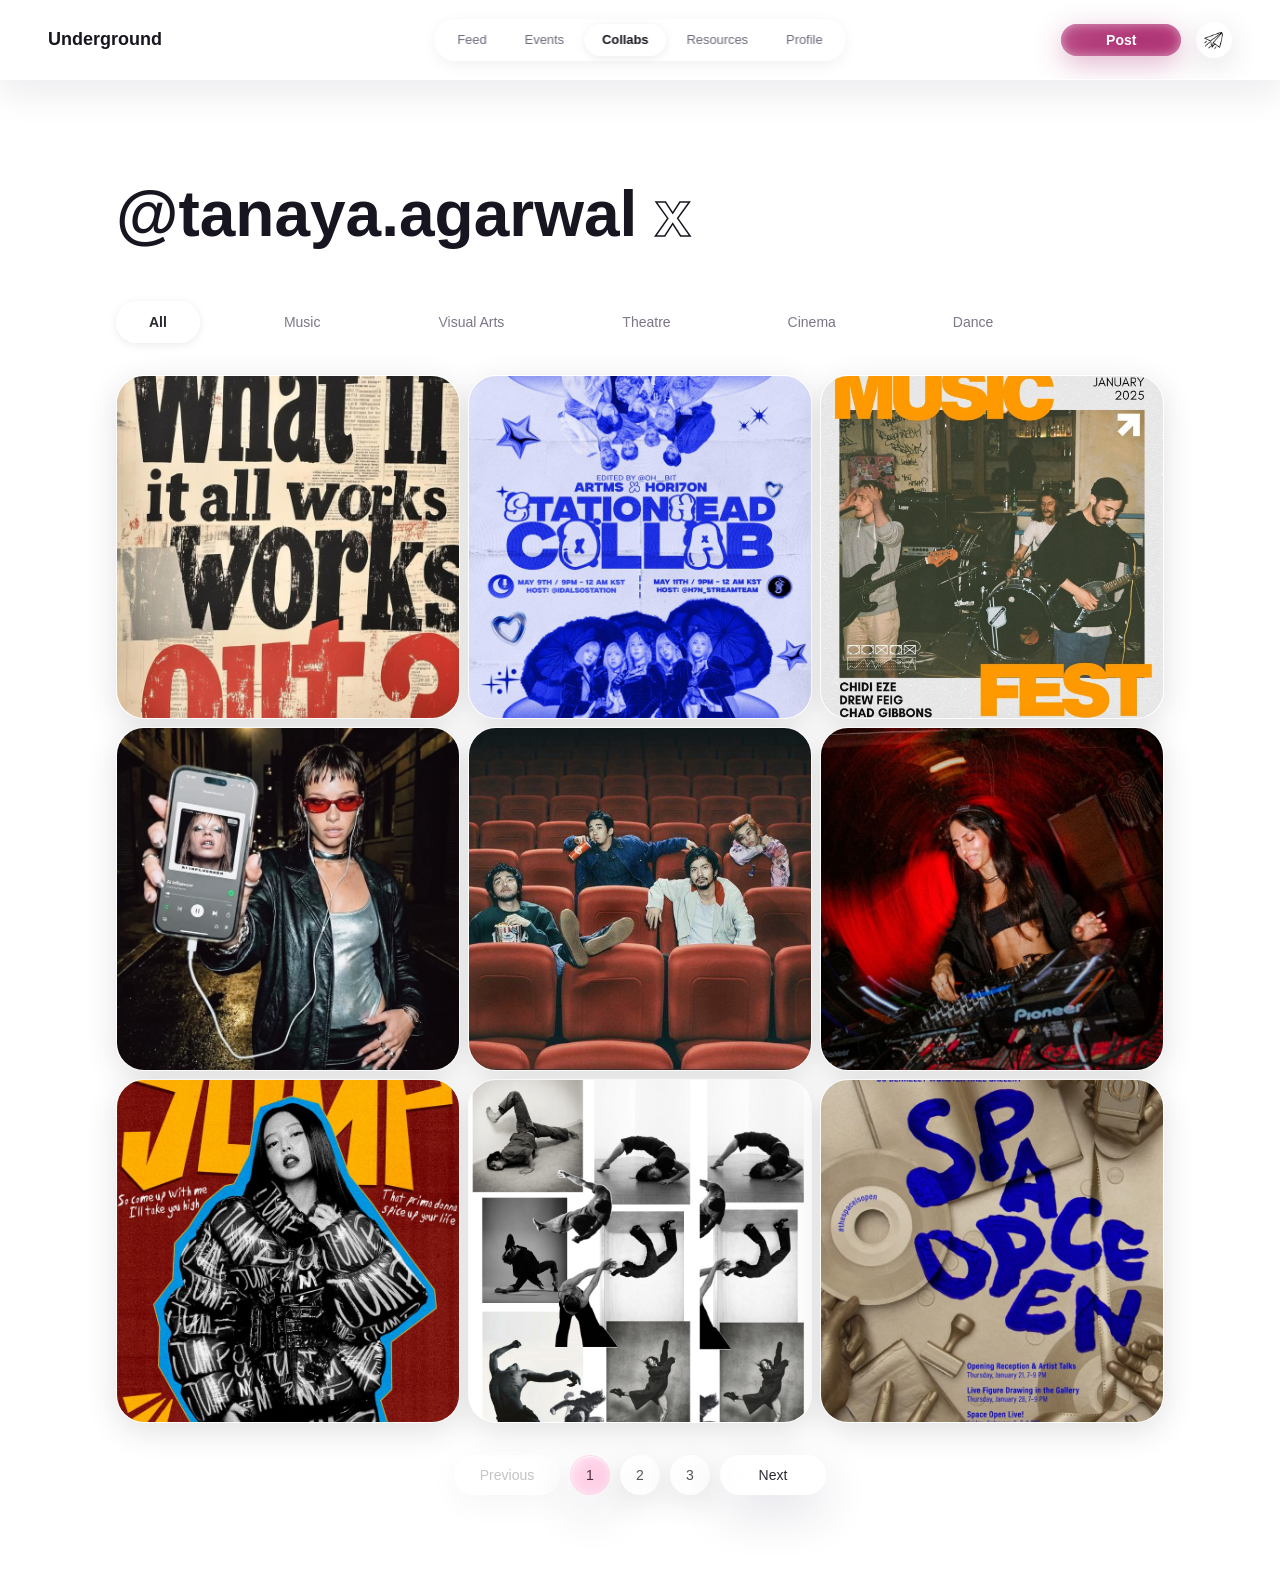
==== collabs.html @ 73a92f6f "commit" ====
<!DOCTYPE html>
<html lang="en">
<head>
    <meta charset="UTF-8">
    <meta name="viewport" content="width=device-width, initial-scale=1.0">
    <title>Collab Hub - Underground</title>
    <link rel="stylesheet" href="styles.css">
    <link rel="stylesheet" href="ds-v2.css">
</head>
<body class="app-page" data-page="collabs">
    <header class="site-header">
        <a class="brand-link" href="underground-landing.html">Underground</a>
        <nav class="site-nav">
            <a href="feed.html" class="nav-link">Feed</a>
            <a href="events.html" class="nav-link">Events</a>
            <a href="collabs.html" class="nav-link active">Collabs</a>
            <a href="map.html" class="nav-link">Resources</a>
            <a href="profile.html" class="nav-link">Profile</a>
        </nav>
        <div class="site-actions">
            <button class="btn-post" type="button">Post</button>
            <a href="messages.html"><img class="avatar" src="assets/profile-icon.png" alt="Messages" /></a>
        </div>
    </header>

    <main class="page-main">
        <h1 class="page-title">@tanaya.agarwal <span class="page-title-outline">x</span></h1>

        <div class="filter-row filter-row--feed" data-tab-group>
            <button class="filter-chip active" type="button">All</button>
            <button class="filter-chip" type="button">Music</button>
            <button class="filter-chip" type="button">Visual Arts</button>
            <button class="filter-chip" type="button">Theatre</button>
            <button class="filter-chip" type="button">Cinema</button>
            <button class="filter-chip" type="button">Dance</button>
        </div>

        <section class="three-grid" aria-label="Collab cards">
            <!-- Row 1, Col 1: Visual Arts typographic poster -->
            <article class="square-card">
                <div class="square-card-inner">
                    <div class="square-card-face square-card-front">
                        <img src="assets/typographer-print-editorial.jpg" alt="Typographer for print editorial" />
                    </div>
                    <div class="square-card-face square-card-back">
                        <button class="card-heart" type="button" aria-label="Save card" aria-pressed="false">&#9825;</button>
                        <p class="square-card-category">Visual Arts</p>
                        <p class="square-card-title">Typographer for print editorial</p>
                        <p class="square-card-meta">@dmnd.txt · Brooklyn · Rev share</p>
                        <p class="square-card-desc">Seeking a type-forward designer to help shape an indie editorial issue with bold spreads and tactile print details.</p>
                        <p class="square-card-stats">8 responses · 3h ago</p>
                        <button class="square-card-btn" type="button">Details</button>
                    </div>
                </div>
            </article>

            <!-- Row 1, Col 2: Music "Station Read Collab" -->
            <article class="square-card">
                <div class="square-card-inner">
                    <div class="square-card-face square-card-front">
                        <img src="assets/featured-artist-k-pop-collab.jpg" alt="Featured artist for K-pop collab" />
                    </div>
                    <div class="square-card-face square-card-back">
                        <button class="card-heart" type="button" aria-label="Save card" aria-pressed="false">&#9825;</button>
                        <p class="square-card-category">Music</p>
                        <p class="square-card-title">Featured artist for K-pop collab</p>
                        <p class="square-card-meta">@streamteam · NYC · Paid</p>
                        <p class="square-card-desc">Looking for a charismatic feature with polished vocals, sharp visuals, and comfort working inside a fast-moving studio team.</p>
                        <p class="square-card-stats">14 responses · 1h ago</p>
                        <button class="square-card-btn" type="button">Details</button>
                    </div>
                </div>
            </article>

            <!-- Row 1, Col 3: Music Fest poster -->
            <article class="square-card">
                <div class="square-card-inner">
                    <div class="square-card-face square-card-front">
                        <img src="assets/live-musicians-jazz-festival.jpg" alt="Live musicians for jazz festival" />
                    </div>
                    <div class="square-card-face square-card-back">
                        <button class="card-heart" type="button" aria-label="Save card" aria-pressed="false">&#9825;</button>
                        <p class="square-card-category">Music</p>
                        <p class="square-card-title">Live musicians for jazz festival</p>
                        <p class="square-card-meta">@chidi.eze · Harlem · Paid</p>
                        <p class="square-card-desc">Open call for improvisers and section players to join a community jazz bill with live rehearsals and featured solos.</p>
                        <p class="square-card-stats">6 responses · 2h ago</p>
                        <button class="square-card-btn" type="button">Details</button>
                    </div>
                </div>
            </article>

            <!-- Row 2, Col 1: Music / leather jacket woman with phone -->
            <article class="square-card">
                <div class="square-card-inner">
                    <div class="square-card-face square-card-front">
                        <img src="assets/vocalist-rnb-mixtape.jpg" alt="Vocalist for R&B mixtape" />
                    </div>
                    <div class="square-card-face square-card-back">
                        <button class="card-heart" type="button" aria-label="Save card" aria-pressed="false">&#9825;</button>
                        <p class="square-card-category">Music</p>
                        <p class="square-card-title">Vocalist for R&amp;B mixtape</p>
                        <p class="square-card-meta">@reddress.wav · Bushwick · Paid</p>
                        <p class="square-card-desc">Searching for a warm lead voice to finish hooks and layered harmonies across a moody, late-night R&amp;B project.</p>
                        <p class="square-card-stats">3 responses · 4h ago</p>
                        <button class="square-card-btn" type="button">Details</button>
                    </div>
                </div>
            </article>

            <!-- Row 2, Col 2: Cinema / people in theater seats -->
            <article class="square-card">
                <div class="square-card-inner">
                    <div class="square-card-face square-card-front">
                        <img src="assets/actors-indie-short-film.jpg" alt="Actors for indie short film" />
                    </div>
                    <div class="square-card-face square-card-back">
                        <button class="card-heart" type="button" aria-label="Save card" aria-pressed="false">&#9825;</button>
                        <p class="square-card-category">Cinema</p>
                        <p class="square-card-title">Actors for indie short film</p>
                        <p class="square-card-meta">@lowlight.film · Astoria · Unpaid</p>
                        <p class="square-card-desc">Casting expressive performers for an intimate micro-budget short built around long takes, silence, and ensemble chemistry.</p>
                        <p class="square-card-stats">9 responses · 5h ago</p>
                        <button class="square-card-btn" type="button">Details</button>
                    </div>
                </div>
            </article>

            <!-- Row 2, Col 3: Music / DJ at Pioneer decks -->
            <article class="square-card">
                <div class="square-card-inner">
                    <div class="square-card-face square-card-front">
                        <img src="assets/dj-underground-warehouse-party.jpg" alt="DJ for underground warehouse party" />
                    </div>
                    <div class="square-card-face square-card-back">
                        <button class="card-heart" type="button" aria-label="Save card" aria-pressed="false">&#9825;</button>
                        <p class="square-card-category">Music</p>
                        <p class="square-card-title">DJ for underground warehouse party</p>
                        <p class="square-card-meta">@pioneerselect · BK Warehouse · Paid</p>
                        <p class="square-card-desc">Need a DJ who can build tension from opening hour to close with genre-fluid selections and a confident live presence.</p>
                        <p class="square-card-stats">11 responses · 2h ago</p>
                        <button class="square-card-btn" type="button">Details</button>
                    </div>
                </div>
            </article>

            <!-- Row 3, Col 1: Dance / JUMP poster -->
            <article class="square-card">
                <div class="square-card-inner">
                    <div class="square-card-face square-card-front">
                        <img src="assets/dancer-music-video-shoot.jpg" alt="Dancer for music video shoot" />
                    </div>
                    <div class="square-card-face square-card-back">
                        <button class="card-heart" type="button" aria-label="Save card" aria-pressed="false">&#9825;</button>
                        <p class="square-card-category">Dance</p>
                        <p class="square-card-title">Dancer for music video shoot</p>
                        <p class="square-card-meta">@jumpxclara · Crown Heights · Paid</p>
                        <p class="square-card-desc">Seeking a movement artist for a high-energy video concept with fast choreography, rooftop scenes, and bold styling.</p>
                        <p class="square-card-stats">5 responses · 6h ago</p>
                        <button class="square-card-btn" type="button">Details</button>
                    </div>
                </div>
            </article>

            <!-- Row 3, Col 2: Dance / breakdancers collage -->
            <article class="square-card">
                <div class="square-card-inner">
                    <div class="square-card-face square-card-front">
                        <img src="assets/b-boys-street-performance.png" alt="B-boys for street performance" />
                    </div>
                    <div class="square-card-face square-card-back">
                        <button class="card-heart" type="button" aria-label="Save card" aria-pressed="false">&#9825;</button>
                        <p class="square-card-category">Dance</p>
                        <p class="square-card-title">B-boys for street performance</p>
                        <p class="square-card-meta">@breaklab · Bronx · Rev share</p>
                        <p class="square-card-desc">Looking for breakers ready to co-create a public performance piece that blends cypher energy with structured staging.</p>
                        <p class="square-card-stats">7 responses · 8h ago</p>
                        <button class="square-card-btn" type="button">Details</button>
                    </div>
                </div>
            </article>

            <!-- Row 3, Col 3: Visual Arts / Space Open gallery -->
            <article class="square-card">
                <div class="square-card-inner">
                    <div class="square-card-face square-card-front">
                        <img src="assets/artists-gallery-group-show.jpg" alt="Artists for gallery group show" />
                    </div>
                    <div class="square-card-face square-card-back">
                        <button class="card-heart" type="button" aria-label="Save card" aria-pressed="false">&#9825;</button>
                        <p class="square-card-category">Visual Arts</p>
                        <p class="square-card-title">Artists for gallery group show</p>
                        <p class="square-card-meta">@spacedark · Lower East Side · Unpaid</p>
                        <p class="square-card-desc">Inviting artists with installation, sculpture, or media work for a tightly curated group show in a downtown project space.</p>
                        <p class="square-card-stats">4 responses · 10h ago</p>
                        <button class="square-card-btn" type="button">Details</button>
                    </div>
                </div>
            </article>
        </section>
    </main>

    <!-- Collab card overlay -->
    <div class="feed-overlay" id="collabOverlay" role="dialog" aria-modal="true" aria-label="Collab detail">
        <div class="feed-modal" id="collabModal">
            <div class="feed-modal-media"></div>
            <button class="feed-modal-heart" type="button" aria-label="Save" aria-pressed="false">&#9825;</button>
            <p class="feed-modal-category" id="collabModalCategory"></p>
            <p class="feed-modal-title" id="collabModalTitle"></p>
            <p class="feed-modal-meta" id="collabModalMeta"></p>
            <p class="feed-modal-desc" id="collabModalDesc"></p>
            <p class="feed-modal-stats" id="collabModalStats"></p>
            <button class="feed-modal-rsvp" type="button">Respond</button>
            <div class="feed-modal-connect" hidden>
                <button class="connect-back" type="button">← Back</button>
                <div class="connect-poster-card">
                    <div class="connect-avatar"><span class="connect-avatar-letter"></span></div>
                    <p class="connect-poster-handle"></p>
                </div>
                <p class="connect-heading">Connect with the poster</p>
                <div class="connect-actions">
                    <button class="connect-action" type="button">Send a message</button>
                    <button class="connect-action" type="button">View profile</button>
                    <button class="connect-action connect-action--follow" type="button">Follow</button>
                </div>
            </div>
        </div>
    </div>

    <script src="shared-ui.js"></script>
    <script src="ds-init.js" defer></script>
</body>
</html>
---- styles.css ----
:root {
    --bg: #ffffff;
    --text: #17151f;
    --muted: #6f687c;
    --line: rgba(255, 255, 255, 0.28);
    --surface: rgba(255, 255, 255, 0.16);
    --surface-strong: rgba(255, 255, 255, 0.22);
    --surface-blue: rgba(255, 82, 166, 0.94);
    --surface-green: rgba(255, 211, 232, 0.78);
    --surface-orange: rgba(255, 196, 224, 0.8);
    --surface-pink: rgba(255, 210, 232, 0.78);
    --glass-shadow:
        0 8px 32px rgba(0, 0, 0, 0.12),
        inset 0 1px 1px rgba(255, 255, 255, 0.6),
        inset 0 -1px 1px rgba(255, 255, 255, 0.18);
    --glass-shadow-strong:
        0 18px 48px rgba(48, 35, 76, 0.14),
        inset 0 1px 1px rgba(255, 255, 255, 0.72),
        inset 0 -1px 1px rgba(255, 255, 255, 0.2);
    --glass-edge:
        inset 0 0 10px rgba(255, 255, 255, 0.4),
        inset 0 0 20px rgba(255, 255, 255, 0.18);
    --accent-grad: linear-gradient(135deg, rgba(255, 196, 221, 0.94) 0%, rgba(217, 74, 155, 0.84) 100%);
    --accent-grad-soft: linear-gradient(135deg, rgba(255, 230, 239, 0.92) 0%, rgba(240, 136, 193, 0.58) 100%);
    --liquid-sheen: linear-gradient(120deg, rgba(255, 255, 255, 0.62) 0%, rgba(255, 255, 255, 0.16) 40%, rgba(255, 255, 255, 0.06) 100%);

    --header-height: 80px;
    --page-pad-x: 160px;
    --page-pad-top: 96px;
    --page-pad-bottom: 80px;

    --display-size: 92px;
    --display-line: 1;

    --header-size: 64px;
    --header-line: 77px;

    --title-size: 48px;
    --title-line: 77px;

    --body-large-size: 18px;
    --body-large-line: 31px;

    --body-size: 12px;
    --body-line: 16px;

    --body-small-size: 12px;
    --body-small-line: 1.2;

    --nav-size: 14px;
    --nav-gap: 110px;
    --nav-inline-scale: 1;
    --filter-inline-scale: 1;
    --hover-copy-scale: 1;

    --square-card-size: 344px;
    --wide-card-width: calc(var(--square-card-size) * 1.7441860465);
    --wide-card-height: calc(var(--square-card-size) * 0.6104651163);
    --side-panel-width: calc(var(--square-card-size) * 1.2558139535);
    --content-width: calc((var(--square-card-size) * 3) + (var(--grid-gap) * 2));

    --grid-gap: 8px;
    --split-gap: 16px;
    --button-pad-y: 12px;
    --button-pad-x: 32px;
    --button-font-size: 14px;
    --button-line-height: 16px;

    --flip-duration: 0.55s;
    --flip-ease: cubic-bezier(0.4, 0.2, 0.2, 1);
    --shadow-hover: 8px 12px 47px 3px rgba(0, 0, 0, 0.12);

    font-synthesis: none;
    text-rendering: optimizeLegibility;
}

* {
    margin: 0;
    padding: 0;
    box-sizing: border-box;
}

html,
body {
    width: 100%;
}

body {
    min-height: 100vh;
    background: var(--bg);
    color: var(--text);
    font-family: "BIZ UDPGothic", "Noto Sans JP", "Segoe UI", sans-serif;
    overflow-x: hidden;
    position: relative;
    background-image: none;
}

a {
    color: inherit;
}

button,
input,
textarea {
    font: inherit;
    color: inherit;
}

.liquid-glass,
:where(
    .site-header,
    .landing-drawer,
    .landing-link-card,
    .profile-stat-card,
    .square-card-front,
    .square-card-back,
    .wide-card-front,
    .wide-card-back,
    .side-panel,
    .feed-modal,
    .connect-action,
    .post-form-panel,
    .post-preview-panel,
    .post-preview-card,
    .post-upload-label,
    .post-cat-btn,
    .post-submit-btn,
    .post-preview-rsvp,
    .success-card,
    .success-post-preview,
    .success-stat,
    .filter-chip,
    .pagination-btn,
    .btn-post,
    .btn-auth,
    .btn-edit-profile,
    .square-card-btn,
    .wide-card-btn,
    .feed-modal-rsvp,
    .connect-chat-input,
    .connect-chat-send,
    .msg-input,
    .msg-send-btn,
    .connect-rsvp-input,
    .connect-rsvp-textarea,
    .connect-rsvp-submit,
    .connect-profile-follow,
    .connect-profile-tab,
    .post-preview-heart,
    .landing-drawer-close,
    .menu-toggle,
    .post-field input,
    .post-field textarea
) {
    position: relative;
    overflow: hidden;
    isolation: isolate;
}

.liquid-glass,
:where(
    .landing-drawer,
    .landing-link-card,
    .profile-stat-card,
    .square-card-front,
    .square-card-back,
    .wide-card-front,
    .wide-card-back,
    .side-panel,
    .feed-modal,
    .connect-action,
    .post-form-panel,
    .post-preview-panel,
    .post-preview-card,
    .post-upload-label,
    .post-cat-btn,
    .post-submit-btn,
    .post-preview-rsvp,
    .success-card,
    .success-post-preview,
    .success-stat,
    .filter-chip,
    .pagination-btn,
    .btn-post,
    .btn-auth,
    .btn-edit-profile,
    .square-card-btn,
    .wide-card-btn,
    .feed-modal-rsvp,
    .connect-chat-input,
    .connect-chat-send,
    .msg-input,
    .msg-send-btn,
    .connect-rsvp-input,
    .connect-rsvp-textarea,
    .connect-rsvp-submit,
    .connect-profile-follow,
    .connect-profile-tab,
    .post-preview-heart,
    .landing-drawer-close,
    .menu-toggle,
    .post-field input,
    .post-field textarea
) {
    background: rgba(255, 255, 255, 0.15);
    backdrop-filter: blur(20px) saturate(180%);
    -webkit-backdrop-filter: blur(20px) saturate(180%);
    border: 1px solid rgba(255, 255, 255, 0.25);
    box-shadow: var(--glass-shadow);
}

.liquid-glass::before,
:where(
    .landing-drawer,
    .landing-link-card,
    .profile-stat-card,
    .square-card-front,
    .square-card-back,
    .wide-card-front,
    .wide-card-back,
    .side-panel,
    .feed-modal,
    .connect-action,
    .connect-profile-preview,
    .post-form-panel,
    .post-preview-panel,
    .post-preview-card,
    .post-upload-label,
    .post-cat-btn,
    .post-submit-btn,
    .post-preview-rsvp,
    .success-card,
    .success-post-preview,
    .success-stat,
    .filter-chip,
    .pagination-btn,
    .btn-post,
    .btn-auth,
    .btn-edit-profile,
    .square-card-btn,
    .wide-card-btn,
    .feed-modal-rsvp,
    .connect-chat-input,
    .connect-chat-send,
    .msg-input,
    .msg-send-btn,
    .connect-rsvp-input,
    .connect-rsvp-textarea,
    .connect-rsvp-submit,
    .connect-profile-follow,
    .connect-profile-tab,
    .post-preview-heart,
    .landing-drawer-close,
    .menu-toggle,
    .post-field input,
    .post-field textarea
)::before {
    content: "";
    position: absolute;
    inset: 0;
    background: var(--liquid-sheen);
    opacity: 0.58;
    pointer-events: none;
    z-index: 0;
}

.liquid-glass::after,
:where(
    .landing-drawer,
    .landing-link-card,
    .profile-stat-card,
    .square-card-front,
    .square-card-back,
    .wide-card-front,
    .wide-card-back,
    .side-panel,
    .feed-modal,
    .connect-action,
    .connect-profile-preview,
    .post-form-panel,
    .post-preview-panel,
    .post-preview-card,
    .post-upload-label,
    .post-cat-btn,
    .post-submit-btn,
    .post-preview-rsvp,
    .success-card,
    .success-post-preview,
    .success-stat,
    .filter-chip,
    .pagination-btn,
    .btn-post,
    .btn-auth,
    .btn-edit-profile,
    .square-card-btn,
    .wide-card-btn,
    .feed-modal-rsvp,
    .connect-chat-input,
    .connect-chat-send,
    .msg-input,
    .msg-send-btn,
    .post-preview-heart,
    .landing-drawer-close,
    .menu-toggle,
    .post-field input,
    .post-field textarea
)::after {
    content: "";
    position: absolute;
    inset: 0;
    border-radius: inherit;
    box-shadow: var(--glass-edge);
    pointer-events: none;
    z-index: 0;
}

:where(
    .landing-drawer,
    .landing-link-card,
    .profile-stat-card,
    .square-card-front,
    .square-card-back,
    .wide-card-front,
    .wide-card-back,
    .side-panel,
    .feed-modal,
    .feed-modal-connect,
    .connect-poster-card,
    .connect-action,
    .connect-profile-preview,
    .post-form-panel,
    .post-preview-panel,
    .post-preview-card,
    .post-upload-label,
    .post-cat-btn,
    .post-submit-btn,
    .post-preview-rsvp,
    .success-card,
    .success-post-preview,
    .success-stat,
    .filter-chip,
    .pagination-btn,
    .btn-post,
    .btn-auth,
    .btn-edit-profile,
    .square-card-btn,
    .wide-card-btn,
    .feed-modal-rsvp,
    .connect-chat-send,
    .connect-rsvp-submit,
    .connect-profile-follow,
    .connect-profile-tab,
    .post-preview-heart,
    .landing-drawer-close,
    .menu-toggle
) > * {
    position: relative;
    z-index: 1;
}

.glass-blue {
    background: var(--surface-blue);
}

.glass-green {
    background: var(--surface-green);
}

.glass-orange {
    background: var(--surface-orange);
}

.glass-pink {
    background: var(--surface-pink);
}

.site-header {
    position: fixed;
    top: 0;
    right: 0;
    left: 0;
    z-index: 100;
    height: var(--header-height);
    display: flex;
    align-items: center;
    padding: 0 48px;
    background: rgba(255, 255, 255, 0.18);
    backdrop-filter: blur(22px) saturate(180%);
    -webkit-backdrop-filter: blur(22px) saturate(180%);
    border-bottom: 1px solid rgba(255, 255, 255, 0.2);
    box-shadow: 0 10px 38px rgba(38, 26, 54, 0.1);
}

.brand-link {
    font-size: 18px;
    font-weight: 700;
    text-decoration: none;
    white-space: nowrap;
}

.site-nav {
    position: absolute;
    left: 50%;
    transform: translateX(-50%);
    display: flex;
    align-items: center;
    gap: var(--nav-gap);
    flex-wrap: nowrap;
    white-space: nowrap;
}

.nav-link {
    text-decoration: none;
    font-size: calc(var(--nav-size) * var(--nav-inline-scale));
    line-height: var(--body-line);
    font-weight: 400;
    opacity: 1;
    padding: 10px 18px;
    border-radius: 999px;
    transition: transform 0.2s ease, box-shadow 0.2s ease, background 0.2s ease;
}

.nav-link:hover,
.nav-link:focus-visible {
    transform: translateY(-1px);
    background: rgba(255, 255, 255, 0.16);
    box-shadow: 0 8px 22px rgba(46, 34, 70, 0.08);
}

.nav-link.active {
    font-weight: 700;
    background: transparent;
    box-shadow: none;
}

.site-actions {
    margin-left: auto;
    display: flex;
    align-items: center;
    gap: calc(16px * var(--nav-inline-scale));
    flex-shrink: 0;
}

.menu-toggle {
    display: none;
    width: 44px;
    height: 44px;
    border-radius: 999px;
    background: rgba(255, 255, 255, 0.18);
    align-items: center;
    justify-content: center;
    flex-direction: column;
    gap: 4px;
    cursor: pointer;
    transition: opacity 0.2s ease, transform 0.2s ease;
}

.menu-toggle-line {
    width: 18px;
    height: 2px;
    border-radius: 999px;
    background: rgba(23, 21, 31, 0.86);
    transition: transform 0.25s ease, opacity 0.2s ease;
}

.menu-toggle:hover,
.menu-toggle:focus-visible {
    opacity: 1;
    transform: translateY(-1px);
}

.landing-page.menu-open .menu-toggle-line:nth-child(1) {
    transform: translateY(6px) rotate(45deg);
}

.landing-page.menu-open .menu-toggle-line:nth-child(2) {
    opacity: 0;
}

.landing-page.menu-open .menu-toggle-line:nth-child(3) {
    transform: translateY(-6px) rotate(-45deg);
}

.btn-post,
.btn-auth,
.btn-edit-profile,
.filter-chip,
.square-card-btn,
.wide-card-btn,
.feed-modal-rsvp,
.connect-action,
.connect-chat-send,
.connect-rsvp-submit,
    .connect-profile-follow,
    .post-cat-btn,
    .post-submit-btn {
    border-radius: 999px;
    font-weight: 500;
    transition: transform 0.22s ease, box-shadow 0.22s ease, background 0.22s ease, opacity 0.18s ease;
}

.btn-post {
    width: 120px;
    height: 32px;
    padding: 0;
    background: var(--surface-blue);
    font-size: var(--button-font-size);
    line-height: var(--button-line-height);
    cursor: pointer;
    color: #ffffff;
}

.btn-post:hover,
.btn-post:focus-visible {
    transform: translateY(-1px);
    box-shadow: var(--glass-shadow-strong);
}

.btn-auth {
    width: 120px;
    height: 32px;
    padding: 0;
    background: var(--surface-pink);
    font-size: var(--button-font-size);
    line-height: var(--button-line-height);
    cursor: pointer;
    color: var(--text);
}

.btn-auth:hover,
.btn-auth:focus-visible {
    transform: translateY(-1px);
    box-shadow: var(--glass-shadow-strong);
}

.avatar {
    width: 36px;
    height: 36px;
    border-radius: 50%;
    object-fit: contain;
    display: block;
    padding: 6px;
    background: rgba(255, 255, 255, 0.22);
    border: 1px solid rgba(255, 255, 255, 0.3);
    box-shadow: var(--glass-shadow);
    transition: transform 0.18s ease, box-shadow 0.18s ease;
    cursor: pointer;
}

.site-actions a {
    display: inline-flex;
    align-items: center;
    text-decoration: none;
    border-radius: 50%;
}

.site-actions a:hover .avatar {
    transform: translateY(-1px);
    box-shadow: var(--glass-shadow-strong);
}

.page-main {
    padding-top: calc(var(--header-height) + var(--page-pad-top));
    padding-right: var(--page-pad-x);
    padding-bottom: var(--page-pad-bottom);
    padding-left: var(--page-pad-x);
}

.page-title {
    width: min(100%, var(--content-width));
    font-size: var(--header-size);
    line-height: var(--header-line);
    font-weight: 700;
    margin-bottom: 48px;
    margin-right: auto;
    margin-left: auto;
    text-shadow: 0 8px 22px rgba(255, 255, 255, 0.42);
}

.page-title-outline {
    color: inherit;
    -webkit-text-fill-color: transparent;
    -webkit-text-stroke: 1.5px var(--text);
}

/* ===========================
   Profile Hero
   =========================== */

.profile-hero {
    width: min(100%, var(--content-width));
    display: flex;
    flex-direction: column;
    align-items: center;
    text-align: center;
    gap: 24px;
    margin-bottom: 64px;
    margin-right: auto;
    margin-left: auto;
}

.profile-username {
    font-size: var(--header-size);
    line-height: var(--header-line);
    font-weight: 700;
    color: var(--text);
}

.profile-subtitle {
    font-size: var(--body-large-size);
    line-height: var(--body-large-line);
    font-weight: 400;
    max-width: min(100%, 760px);
    white-space: normal;
}

.profile-stats {
    display: flex;
    align-items: center;
    justify-content: center;
    flex-wrap: wrap;
    gap: 24px;
}

.profile-stat-card {
    display: flex;
    flex-direction: column;
    align-items: center;
    justify-content: center;
    padding: 12px 24px;
    min-width: 128px;
    border-radius: 20px;
    background: rgba(255, 255, 255, 0.18);
    color: var(--muted);
    text-align: center;
}

.profile-stat-num {
    display: block;
    font-size: var(--body-large-size);
    line-height: var(--body-large-line);
}

.profile-stat-label {
    display: block;
    font-size: var(--body-size);
    line-height: var(--body-line);
}

.btn-edit-profile {
    width: 120px;
    height: 32px;
    padding: 0;
    background: var(--surface-pink);
    font-size: var(--button-font-size);
    line-height: var(--button-line-height);
    cursor: pointer;
}

.btn-edit-profile:hover,
.btn-edit-profile:focus-visible {
    transform: translateY(-1px);
    box-shadow: var(--glass-shadow-strong);
}

.filter-row--profile {
    gap: 64px;
    justify-content: flex-start;
}

.filter-row {
    width: min(100%, var(--content-width));
    display: flex;
    align-items: center;
    gap: calc(56px * var(--filter-inline-scale));
    margin-bottom: 32px;
    padding: 0;
    border: 0;
    background: transparent;
    backdrop-filter: none;
    -webkit-backdrop-filter: none;
    box-shadow: none;
    margin-right: auto;
    margin-left: auto;
    flex-wrap: nowrap;
    white-space: nowrap;
}

.filter-chip {
    padding: var(--button-pad-y) var(--button-pad-x);
    background: rgba(255, 255, 255, 0.08);
    font-size: var(--button-font-size);
    line-height: var(--button-line-height);
    font-weight: 400;
    cursor: pointer;
    opacity: 1;
    transition: transform 0.24s ease, box-shadow 0.24s ease, background 0.24s ease;
    text-decoration: none;
    white-space: nowrap;
    flex-shrink: 0;
}

.filter-chip:hover,
.filter-chip:focus-visible {
    transform: translateY(-1px);
    box-shadow: 0 8px 22px rgba(50, 36, 72, 0.08);
}

.filter-chip.active {
    font-weight: 700;
    background: transparent;
    box-shadow: none;
}

.pagination {
    width: min(100%, var(--content-width));
    display: flex;
    align-items: center;
    justify-content: center;
    gap: 10px;
    margin: 32px auto 0;
    flex-wrap: nowrap;
}

.pagination-btn {
    min-width: 40px;
    height: 40px;
    padding: 0 14px;
    border-radius: 999px;
    background: rgba(255, 255, 255, 0.16);
    font-size: 14px;
    line-height: 1;
    color: rgba(23, 21, 31, 0.82);
    cursor: pointer;
    transition: background 0.2s ease, border-color 0.2s ease, color 0.2s ease, box-shadow 0.2s ease, opacity 0.2s ease;
}

.pagination-btn:hover,
.pagination-btn:focus-visible {
    background: rgba(255, 255, 255, 0.24);
    box-shadow: var(--glass-shadow);
}

.pagination-btn.active {
    background: var(--surface-pink);
    color: var(--text);
    box-shadow: var(--glass-shadow-strong);
}

.pagination-btn[disabled] {
    opacity: 0.35;
    cursor: default;
}

.pagination-btn--edge {
    min-width: 106px;
    padding: 0 22px;
    background: rgba(255, 255, 255, 0.18);
    box-shadow: var(--glass-shadow);
}

.pagination-btn--edge:hover,
.pagination-btn--edge:focus-visible {
    background: rgba(255, 255, 255, 0.24);
    box-shadow: var(--glass-shadow-strong);
}

.pagination-btn--next {
    background: var(--surface-pink);
    color: var(--text);
    box-shadow: var(--glass-shadow-strong);
}

.pagination-btn--next:hover,
.pagination-btn--next:focus-visible {
    background: var(--surface-pink);
    color: var(--text);
    box-shadow: var(--glass-shadow-strong);
}

.pagination-ellipsis {
    min-width: 24px;
    text-align: center;
    font-size: 14px;
    line-height: 1;
    color: rgba(10, 8, 15, 0.58);
}

.pagination-label {
    margin-left: 8px;
    font-size: var(--body-size);
    line-height: var(--body-line);
    color: var(--muted);
    display: none;
}

/* Event Board split filter layout */
.filter-row--split {
    justify-content: space-between;
    gap: 0;
}

.filter-row--split > .filter-chip:first-child {
    font-size: var(--nav-size);
    line-height: var(--body-line);
}

.filter-group-right {
    display: flex;
    align-items: center;
    flex-wrap: nowrap;
    justify-content: flex-end;
    gap: calc(64px * var(--filter-inline-scale));
    white-space: nowrap;
}

/* Event Board map panel — fixed height per Figma */
.side-panel--event {
    min-height: 0;
    height: 701px;
}

.three-grid {
    display: grid;
    grid-template-columns: repeat(3, var(--square-card-size));
    gap: var(--grid-gap);
    align-items: start;
    width: min(100%, var(--content-width));
    margin: 0 auto;
    justify-content: center;
}

/* Feed page masonry grid */
.feed-grid {
    display: grid;
    grid-template-columns: repeat(3, var(--square-card-size));
    grid-auto-rows: var(--square-card-size);
    gap: var(--grid-gap);
    width: min(100%, var(--content-width));
    margin: 0 auto;
    justify-content: center;
}

.square-card.feed-hero-card {
    grid-column: span 2;
    grid-row: span 2;
    width: calc((var(--square-card-size) * 2) + var(--grid-gap));
    height: calc((var(--square-card-size) * 2) + var(--grid-gap));
}

/* Filter group: Following / Events / Collabs / Portfolios / Resources */
.filter-group {
    display: flex;
    align-items: center;
    flex-wrap: nowrap;
    gap: calc(72px * var(--filter-inline-scale));
    margin-left: auto;
    white-space: nowrap;
}

.square-card {
    width: var(--square-card-size);
    height: var(--square-card-size);
    perspective: 2400px;
    cursor: pointer;
}

.square-card-inner {
    position: relative;
    width: 100%;
    height: 100%;
    transform-style: preserve-3d;
    transition: transform var(--flip-duration) var(--flip-ease);
}

.square-card:hover .square-card-inner {
    transform: rotateY(180deg);
}

.square-card-face {
    position: absolute;
    inset: 0;
    width: 100%;
    height: 100%;
    backface-visibility: hidden;
    -webkit-backface-visibility: hidden;
    border-radius: 28px;
}

.square-card-front {
    background: rgba(255, 255, 255, 0.2);
    display: flex;
    align-items: center;
    justify-content: center;
    color: rgba(23, 21, 31, 0.6);
    font-size: var(--body-size);
    line-height: var(--body-line);
    overflow: hidden;
    box-shadow: var(--glass-shadow);
}

.square-card-front img {
    width: 100%;
    height: 100%;
    object-fit: cover;
    display: block;
}

.square-card-back {
    transform: rotateY(180deg);
    position: relative;
    background: rgba(255, 255, 255, 0.18);
    border: 1px solid rgba(255, 255, 255, 0.28);
    box-shadow: var(--glass-shadow-strong);
    display: flex;
    flex-direction: column;
    gap: clamp(4px, calc(6px * var(--hover-copy-scale)), 6px);
    padding:
        clamp(18px, calc(32px * var(--hover-copy-scale)), 32px)
        clamp(18px, calc(48px * var(--hover-copy-scale)), 48px)
        clamp(56px, calc(88px * var(--hover-copy-scale)), 88px);
}

.card-heart {
    position: absolute;
    top: clamp(18px, calc(32px * var(--hover-copy-scale)), 32px);
    right: clamp(18px, calc(32px * var(--hover-copy-scale)), 32px);
    width: clamp(24px, calc(32px * var(--hover-copy-scale)), 32px);
    height: clamp(24px, calc(32px * var(--hover-copy-scale)), 32px);
    border: 0;
    background: rgba(255, 255, 255, 0.14);
    border-radius: 999px;
    box-shadow: inset 0 1px 1px rgba(255, 255, 255, 0.58);
    display: flex;
    align-items: center;
    justify-content: center;
    font-size: clamp(16px, calc(20px * var(--hover-copy-scale)), 20px);
    line-height: 1;
    cursor: pointer;
    transition: transform 0.2s ease;
}

.card-heart:hover,
.card-heart:focus-visible {
    transform: scale(1.15);
}

.square-card-category {
    margin-top: clamp(30px, calc(56px * var(--hover-copy-scale)), 56px);
    font-size: clamp(10px, calc(var(--body-size) * var(--hover-copy-scale)), var(--body-size));
    line-height: normal;
    overflow: hidden;
    text-overflow: ellipsis;
    white-space: nowrap;
}

.square-card-title {
    display: -webkit-box;
    font-size: clamp(13px, calc(var(--body-large-size) * var(--hover-copy-scale)), var(--body-large-size));
    line-height: clamp(18px, calc(var(--body-large-line) * var(--hover-copy-scale)), var(--body-large-line));
    font-weight: 400;
    overflow: hidden;
    -webkit-box-orient: vertical;
    -webkit-line-clamp: 2;
    line-clamp: 2;
}

.square-card-meta {
    font-size: clamp(10px, calc(var(--body-size) * var(--hover-copy-scale)), var(--body-size));
    line-height: clamp(13px, calc(var(--body-line) * var(--hover-copy-scale)), var(--body-line));
    color: var(--muted);
    overflow: hidden;
    text-overflow: ellipsis;
    white-space: nowrap;
}

.square-card-desc {
    font-size: clamp(10px, calc(var(--body-size) * var(--hover-copy-scale)), var(--body-size));
    line-height: clamp(13px, calc(var(--body-line) * var(--hover-copy-scale)), var(--body-line));
    color: var(--muted);
    display: none;
}

.square-card-stats {
    margin-top: auto;
    font-size: clamp(10px, calc(var(--body-size) * var(--hover-copy-scale)), var(--body-size));
    line-height: clamp(13px, calc(var(--body-line) * var(--hover-copy-scale)), var(--body-line));
    overflow: hidden;
    text-overflow: ellipsis;
    white-space: nowrap;
    padding-right: clamp(104px, calc(132px * var(--hover-copy-scale)), 132px);
}

.square-card-btn {
    position: absolute;
    bottom: clamp(18px, calc(32px * var(--hover-copy-scale)), 32px);
    right: clamp(18px, calc(32px * var(--hover-copy-scale)), 32px);
    width: clamp(92px, calc(120px * var(--hover-copy-scale)), 120px);
    height: clamp(28px, calc(32px * var(--hover-copy-scale)), 32px);
    border-radius: 999px;
    background: var(--surface-pink);
    font-size: var(--button-font-size);
    line-height: var(--button-line-height);
    cursor: pointer;
}

.square-card-btn:hover,
.square-card-btn:focus-visible {
    box-shadow: var(--glass-shadow-strong);
}

.split-layout {
    display: grid;
    grid-template-columns: var(--wide-card-width) var(--side-panel-width);
    gap: var(--split-gap);
    align-items: start;
    width: min(100%, var(--content-width));
    margin: 0 auto;
    justify-content: center;
}

.wide-card-list {
    display: flex;
    flex-direction: column;
    gap: var(--grid-gap);
    width: 100%;
    max-width: var(--wide-card-width);
}

.wide-card {
    width: var(--wide-card-width);
    height: var(--wide-card-height);
    perspective: 2400px;
    cursor: pointer;
}

.wide-card-inner {
    position: relative;
    width: 100%;
    height: 100%;
    transform-style: preserve-3d;
    transition: transform var(--flip-duration) var(--flip-ease);
}

.wide-card:hover .wide-card-inner {
    transform: rotateY(180deg);
}

.wide-card-face {
    position: absolute;
    inset: 0;
    width: 100%;
    height: 100%;
    backface-visibility: hidden;
    -webkit-backface-visibility: hidden;
    border-radius: 28px;
}

.wide-card-front {
    background: rgba(255, 255, 255, 0.2);
    display: flex;
    align-items: center;
    justify-content: center;
    color: rgba(23, 21, 31, 0.6);
    font-size: var(--body-size);
    line-height: var(--body-line);
    overflow: hidden;
    box-shadow: var(--glass-shadow);
}

.wide-card-front img {
    width: 100%;
    height: 100%;
    object-fit: cover;
    display: block;
    pointer-events: none;
}

.wide-card-back {
    transform: rotateY(180deg);
    position: relative;
    background: rgba(255, 255, 255, 0.18);
    border: 1px solid rgba(255, 255, 255, 0.28);
    box-shadow: var(--glass-shadow-strong);
    display: flex;
    flex-direction: column;
    gap: clamp(2px, calc(4px * var(--hover-copy-scale)), 4px);
    padding:
        clamp(20px, calc(40px * var(--hover-copy-scale)), 40px)
        clamp(92px, calc(180px * var(--hover-copy-scale)), 180px)
        clamp(20px, calc(40px * var(--hover-copy-scale)), 40px)
        clamp(20px, calc(48px * var(--hover-copy-scale)), 48px);
}

.wide-card-category {
    font-size: clamp(10px, calc(var(--body-size) * var(--hover-copy-scale)), var(--body-size));
    line-height: normal;
    overflow: hidden;
    text-overflow: ellipsis;
    white-space: nowrap;
}

.wide-card-title {
    display: -webkit-box;
    font-size: clamp(13px, calc(var(--body-large-size) * var(--hover-copy-scale)), var(--body-large-size));
    line-height: clamp(18px, calc(var(--body-large-line) * var(--hover-copy-scale)), var(--body-large-line));
    font-weight: 400;
    overflow: hidden;
    -webkit-box-orient: vertical;
    -webkit-line-clamp: 2;
    line-clamp: 2;
}

.wide-card-meta {
    font-size: clamp(10px, calc(var(--body-size) * var(--hover-copy-scale)), var(--body-size));
    line-height: clamp(13px, calc(var(--body-line) * var(--hover-copy-scale)), var(--body-line));
    color: var(--muted);
    overflow: hidden;
    text-overflow: ellipsis;
    white-space: nowrap;
}

.wide-card-desc {
    font-size: clamp(10px, calc(var(--body-size) * var(--hover-copy-scale)), var(--body-size));
    line-height: clamp(13px, calc(var(--body-line) * var(--hover-copy-scale)), var(--body-line));
    color: var(--muted);
    display: none;
}

.wide-card-extra {
    margin-top: auto;
    font-size: clamp(10px, calc(var(--body-size) * var(--hover-copy-scale)), var(--body-size));
    line-height: clamp(13px, calc(var(--body-line) * var(--hover-copy-scale)), var(--body-line));
    overflow: hidden;
    text-overflow: ellipsis;
    white-space: nowrap;
    padding-right: clamp(96px, calc(136px * var(--hover-copy-scale)), 136px);
}

.wide-card-btn {
    position: absolute;
    bottom: clamp(20px, calc(40px * var(--hover-copy-scale)), 40px);
    right: clamp(20px, calc(48px * var(--hover-copy-scale)), 48px);
    width: clamp(92px, calc(120px * var(--hover-copy-scale)), 120px);
    height: clamp(28px, calc(32px * var(--hover-copy-scale)), 32px);
    border-radius: 999px;
    background: var(--surface-pink);
    font-size: var(--button-font-size);
    line-height: var(--button-line-height);
    cursor: pointer;
}

.wide-card-btn:hover,
.wide-card-btn:focus-visible {
    box-shadow: var(--glass-shadow-strong);
}

.side-panel {
    width: var(--side-panel-width);
    min-height: calc((var(--wide-card-height) * 5) + (var(--grid-gap) * 4));
    background: rgba(255, 255, 255, 0.16);
    position: relative;
    overflow: hidden;
    border-radius: 28px;
}

.panel-placeholder {
    position: absolute;
    top: 50%;
    left: 50%;
    transform: translate(-50%, -50%);
    font-size: 13px;
    color: #8a8494;
    white-space: nowrap;
}

.live-map {
    position: absolute;
    inset: 0;
    overflow: hidden;
    background:
        radial-gradient(circle at 20% 24%, rgba(255, 219, 232, 0.34), transparent 28%),
        radial-gradient(circle at 76% 74%, rgba(250, 206, 224, 0.22), transparent 24%),
        linear-gradient(180deg, rgba(248, 242, 246, 0.76) 0%, rgba(238, 229, 235, 0.84) 100%);
}

.live-map svg {
    width: 100%;
    height: 100%;
    display: block;
}

.map-borough {
    fill: #eae4d8;
    stroke: #a09882;
    stroke-width: 0.8;
    stroke-linejoin: round;
    transition: fill 0.2s ease;
}

.map-borough:hover {
    fill: #e0d9cc;
}

.map-pin {
    cursor: pointer;
}

.map-pin-ring {
    fill: rgba(28, 22, 16, 0.13);
    transition: fill 0.18s ease, r 0.18s ease;
}

.map-pin-dot {
    fill: #1c1610;
    stroke: #eae4d8;
    stroke-width: 1.5;
    transition: r 0.18s ease;
}

.map-pin:hover .map-pin-ring {
    fill: rgba(28, 22, 16, 0.28);
}

.map-pin:hover .map-pin-dot {
    fill: #3d3020;
}

.event-modal-img {
    width: 100%;
    height: 100%;
    object-fit: cover;
    display: block;
}

.landing-main {
    /* hero fills full 100vh behind fixed header */
}

.landing-hero {
    position: relative;
    height: 100vh;
    display: flex;
    flex-direction: column;
    align-items: center;
    justify-content: center;
    text-align: center;
    overflow: hidden;
    background: transparent;
}

.landing-hero-content {
    position: relative;
    z-index: 3;
}

.deco-rect {
    position: absolute;
    z-index: 1;
    overflow: hidden;
    pointer-events: none;
    background: rgba(255, 255, 255, 0.18);
    border-radius: 32px;
    border: 1px solid rgba(255, 255, 255, 0.26);
    box-shadow: var(--glass-shadow-strong);
    transform:
        translate3d(var(--float-x, 0), var(--float-y, 0), 0)
        rotate(var(--float-rotate, 0deg))
        scale(var(--float-scale, 1));
    transition:
        transform var(--float-duration, 18000ms) cubic-bezier(0.33, 1, 0.68, 1),
        opacity 2.8s ease;
    will-change: transform;
}

.deco-rect::after {
    content: "";
    position: absolute;
    inset: 0;
    background: var(--liquid-sheen);
    z-index: 2;
}

.deco-rect--ambient {
    z-index: 0;
    opacity: 0;
    box-shadow: 0 24px 56px rgba(10, 8, 15, 0.12);
}

.deco-rect--ambient::after {
    background:
        linear-gradient(180deg, rgba(255, 255, 255, 0.12) 0%, rgba(10, 8, 15, 0.12) 100%);
}

.deco-rect--ambient.is-active {
    opacity: 1;
}

.deco-rect--ambient.is-leaving {
    opacity: 0;
}

.deco-rect-image {
    position: absolute;
    inset: 0;
    background-position: center;
    background-repeat: no-repeat;
    background-size: cover;
    opacity: 0;
    transform: scale(1.06);
    transition: opacity 9s ease, transform 18s ease;
    filter: saturate(0.96) contrast(1.03);
}

.deco-rect-image.is-visible {
    opacity: 0.7;
    transform: scale(1);
}

.landing-scroll-hint {
    position: absolute;
    bottom: 32px;
    left: 50%;
    transform: translateX(-50%);
    font-size: var(--body-size);
    line-height: var(--body-line);
    white-space: nowrap;
    opacity: 0.6;
}

.landing-display {
    font-size: var(--display-size);
    line-height: var(--display-line);
    font-weight: 700;
}

.landing-subtitle {
    margin-top: 20px;
    font-size: var(--body-large-size);
    line-height: var(--body-large-line);
}

.landing-links {
    padding: 0 0 var(--page-pad-bottom);
    display: flex;
    flex-direction: column;
    gap: var(--grid-gap);
}

.landing-link-card {
    height: 240px;
    border-radius: 32px;
    display: grid;
    grid-template-columns: 1fr auto;
    align-items: center;
    padding: 48px 64px;
    text-decoration: none;
    transition: border-color 0.2s ease, box-shadow 0.2s ease, background 0.2s ease;
}

.landing-link-card:hover,
.landing-link-card:focus-visible {
    background: rgba(255, 255, 255, 0.22);
    box-shadow: var(--glass-shadow-strong);
    transform: translateY(-2px);
}

.landing-link-title {
    font-size: var(--title-size);
    line-height: var(--title-line);
    font-weight: 700;
}

.landing-link-copy {
    margin-top: 8px;
    font-size: var(--body-large-size);
    line-height: var(--body-large-line);
}

.landing-link-arrow {
    font-size: 28px;
    line-height: 1;
}

/* ===========================
   Feed Card Overlay / Modal
   =========================== */

.feed-overlay {
    position: fixed;
    inset: 0;
    z-index: 1200;
    padding: 24px;
    background: rgba(0, 0, 0, 0.25);
    display: flex;
    align-items: center;
    justify-content: center;
    opacity: 0;
    pointer-events: none;
    transition: opacity 0.35s ease-in-out;
}

.feed-overlay.is-open {
    opacity: 1;
    pointer-events: auto;
}

.feed-modal {
    position: relative;
    width: 960px;
    height: 660px;
    background: rgba(255, 255, 255, 0.8);
    box-shadow: var(--glass-shadow-strong);
    border-radius: 32px;
    flex-shrink: 0;
    display: grid;
    grid-template-columns: 372px 1fr;
    grid-template-rows: auto auto auto auto auto 1fr auto;
    column-gap: 44px;
    row-gap: 0;
    padding: 68px 36px 36px 36px;
    overflow: hidden;
    align-items: start;
    align-content: start;
}

.feed-modal-media {
    position: relative;
    width: 100%;
    height: auto;
    align-self: stretch;
    background: var(--surface);
    grid-column: 1;
    grid-row: 1 / span 7;
    overflow: hidden;
    border-radius: 24px;
}

.feed-modal.is-profile-open .feed-modal-media {
    opacity: 0;
    visibility: hidden;
    pointer-events: none;
}

.feed-modal-media img {
    width: 100%;
    height: 100%;
    object-fit: cover;
    display: block;
    opacity: 0;
    transform: scale(1.04);
    transition:
        opacity 0.72s ease,
        transform 1.05s cubic-bezier(0.22, 1, 0.36, 1);
}

.feed-modal-media img.is-visible {
    opacity: 1;
    transform: scale(1);
}

.feed-modal-heart {
    position: relative;
    width: 32px;
    height: 32px;
    border: 0;
    background: rgba(255, 255, 255, 0.14);
    border-radius: 999px;
    box-shadow: inset 0 1px 1px rgba(255, 255, 255, 0.58);
    font-size: 24px;
    line-height: 1;
    cursor: pointer;
    display: flex;
    align-items: center;
    justify-content: center;
    transition: transform 0.2s ease;
    grid-column: 2;
    grid-row: 1;
    justify-self: end;
    align-self: start;
    margin-top: 12px;
}

.feed-modal-close {
    position: absolute;
    top: 22px;
    right: 22px;
    width: 24px;
    height: 24px;
    border-radius: 999px;
    background: transparent;
    font-size: 20px;
    line-height: 1;
    color: var(--muted);
    cursor: pointer;
    z-index: 4;
}

.feed-modal-close:hover,
.feed-modal-close:focus-visible {
    color: var(--text);
}

.feed-modal-heart:hover,
.feed-modal-heart:focus-visible {
    transform: scale(1.15);
}

.feed-modal-category {
    position: relative;
    font-size: var(--body-size);
    line-height: normal;
    grid-column: 2;
    grid-row: 2;
    margin-top: 18px;
    margin-bottom: 6px;
}

.feed-modal-title {
    position: relative;
    font-size: var(--body-large-size);
    line-height: var(--body-large-line);
    font-weight: 400;
    grid-column: 2;
    grid-row: 3;
    max-width: 340px;
    margin-bottom: 4px;
}

.feed-modal-meta {
    position: relative;
    font-size: var(--body-size);
    line-height: var(--body-line);
    color: var(--muted);
    grid-column: 2;
    grid-row: 4;
    max-width: 340px;
    margin-bottom: 4px;
}

.feed-modal-desc {
    position: relative;
    font-size: var(--body-size);
    line-height: var(--body-line);
    color: var(--muted);
    grid-column: 2;
    grid-row: 5;
    max-width: 340px;
}

.feed-modal-stats {
    position: relative;
    font-size: var(--body-size);
    line-height: var(--body-line);
    grid-column: 2;
    grid-row: 7;
    align-self: end;
    margin-bottom: 4px;
}

.feed-modal-rsvp {
    position: relative;
    width: 120px;
    height: 32px;
    padding: 0;
    background: var(--surface-pink);
    box-shadow: var(--glass-shadow);
    font-size: var(--button-font-size);
    line-height: var(--button-line-height);
    cursor: pointer;
    grid-column: 2;
    grid-row: 7;
    justify-self: end;
    align-self: end;
}

.feed-modal-rsvp:hover,
.feed-modal-rsvp:focus-visible {
    box-shadow: var(--glass-shadow-strong);
}

.feed-modal.is-panel-open :is(
    .feed-modal-category,
    .feed-modal-title,
    .feed-modal-meta,
    .feed-modal-desc,
    .feed-modal-stats,
    .feed-modal-rsvp
) {
    opacity: 0;
    visibility: hidden;
    pointer-events: none;
}

.feed-modal.is-profile-open :is(
    .feed-modal-heart,
    .feed-modal-category,
    .feed-modal-title,
    .feed-modal-meta,
    .feed-modal-desc,
    .feed-modal-stats,
    .feed-modal-rsvp
) {
    opacity: 0;
    visibility: hidden;
    pointer-events: none;
}

/* Event board variant — grey meta text */
.event-modal-meta {
    color: #828282;
}

/* Connect panel — overlays the right column of the modal */
.feed-modal-connect {
    position: absolute;
    top: 80px;
    left: 452px;
    right: 36px;
    bottom: 36px;
    background: transparent;
    padding: 0;
    display: flex;
    flex-direction: column;
    gap: 14px;
    z-index: 1;
    border-radius: 0;
    border: 0;
    box-shadow: none;
    backdrop-filter: none;
    -webkit-backdrop-filter: none;
}

.feed-modal-connect[hidden] {
    display: none;
}

.connect-back[hidden] {
    display: none;
}

.connect-back {
    background: none;
    border: none;
    cursor: pointer;
    font-size: var(--body-size);
    color: var(--muted);
    padding: 0;
    align-self: flex-start;
    transition: color 0.15s ease;
}

.connect-back:hover {
    color: var(--text);
}

.connect-poster-card {
    display: flex;
    align-items: center;
    gap: 14px;
    padding: 0;
    background: transparent;
    border-radius: 0;
    border: 0;
    box-shadow: none;
}

.connect-avatar {
    width: 44px;
    height: 44px;
    border-radius: 50%;
    background: linear-gradient(135deg, rgba(250, 206, 224, 0.85) 0%, rgba(239, 169, 206, 0.78) 100%);
    display: flex;
    align-items: center;
    justify-content: center;
    flex-shrink: 0;
}

.connect-avatar-letter {
    font-size: 18px;
    font-weight: 500;
    color: #ffffff;
    text-transform: uppercase;
}

.connect-poster-handle {
    font-size: var(--body-size);
    font-weight: 500;
    color: var(--text);
    margin: 0;
}

.connect-heading {
    font-size: var(--body-size);
    color: var(--muted);
    margin: 0;
}

.connect-actions {
    display: flex;
    flex-direction: column;
    gap: 8px;
    width: 100%;
}

.connect-actions[hidden] {
    display: none;
}

.connect-action {
    width: 100%;
    min-height: 42px;
    padding: var(--button-pad-y) var(--button-pad-x);
    background: rgba(255, 255, 255, 0.18);
    font-size: var(--button-font-size);
    line-height: var(--button-line-height);
    cursor: pointer;
    text-align: left;
}

.connect-action:hover {
    background: rgba(255, 255, 255, 0.24);
    box-shadow: var(--glass-shadow-strong);
    transform: translateY(-1px);
}

.connect-action--follow {
    background: rgba(255, 255, 255, 0.18);
}

.connect-action--follow:hover {
    background: rgba(255, 255, 255, 0.24);
}

.connect-action--follow.is-followed {
    background: var(--surface-pink);
    color: var(--text);
    box-shadow: var(--glass-shadow-strong);
}

.connect-chat {
    display: flex;
    flex-direction: column;
    gap: 12px;
    flex: 1 1 auto;
    min-height: 0;
    width: 100%;
    height: 100%;
    padding: 0;
    background: transparent;
    border-radius: 0;
    box-shadow: none;
}

.connect-chat[hidden] {
    display: none;
}

.connect-chat-messages {
    flex: 1;
    overflow-y: auto;
    display: flex;
    flex-direction: column;
    gap: 8px;
    min-height: 0;
}

.connect-chat-msg--sent {
    align-self: flex-end;
    background: var(--accent-grad);
    color: #ffffff;
    padding: 8px 12px;
    border-radius: 12px 12px 2px 12px;
    font-size: var(--body-size);
    max-width: 85%;
    word-break: break-word;
}

.connect-chat-input-row {
    display: flex;
    gap: 8px;
}

.connect-chat-input {
    flex: 1;
    height: 42px;
    border-radius: 999px;
    padding: 0 14px;
    font-size: var(--body-size);
    background: rgba(255, 255, 255, 0.18);
    border: 1px solid rgba(255, 255, 255, 0.28);
    outline: none;
    transition: box-shadow 0.2s ease, border-color 0.2s ease;
}

.connect-chat-input:focus {
    box-shadow: 0 0 0 2px rgba(112, 33, 89, 0.25);
    border-color: rgba(255, 255, 255, 0.3);
}

.connect-chat-send {
    width: 120px;
    height: 32px;
    padding: 0;
    background: var(--surface-blue);
    border: none;
    box-shadow: var(--glass-shadow);
    color: #ffffff;
    font-weight: 500;
    font-size: var(--button-font-size);
    line-height: var(--button-line-height);
    cursor: pointer;
}

.connect-chat-send:hover {
    opacity: 1;
    transform: translateY(-1px);
    box-shadow: var(--glass-shadow-strong);
}

.connect-rsvp {
    display: flex;
    flex-direction: column;
    gap: 18px;
    width: 100%;
    padding: 0;
    background: transparent;
    border-radius: 0;
    box-shadow: none;
}

.connect-rsvp[hidden] {
    display: none;
}

.connect-rsvp-fields {
    display: grid;
    gap: 10px;
}

.connect-rsvp-field {
    display: flex;
    flex-direction: column;
    gap: 6px;
    font-size: 12px;
    line-height: 16px;
    color: var(--muted);
}

.connect-rsvp-input,
.connect-rsvp-textarea {
    width: 100%;
    background: rgba(255, 255, 255, 0.18);
    color: var(--text);
    border-radius: 18px;
    border: 1px solid rgba(255, 255, 255, 0.24);
    outline: none;
    transition: box-shadow 0.2s ease, border-color 0.2s ease;
}

.connect-rsvp-input {
    height: 40px;
    padding: 0 14px;
    font-size: var(--body-size);
    line-height: var(--body-line);
}

.connect-rsvp-textarea {
    min-height: 92px;
    padding: 12px 14px;
    resize: vertical;
    font-size: var(--body-size);
    line-height: var(--body-line);
}

.connect-rsvp-input:focus,
.connect-rsvp-textarea:focus {
    box-shadow: 0 0 0 2px rgba(112, 33, 89, 0.25);
    border-color: rgba(255, 255, 255, 0.3);
}

.connect-rsvp-footer {
    display: flex;
    align-items: center;
    justify-content: space-between;
    gap: 12px;
    flex-wrap: wrap;
}

.connect-rsvp-submit {
    align-self: flex-start;
    width: 120px;
    height: 32px;
    padding: 0;
    border-radius: 999px;
    background: var(--surface-pink);
    box-shadow: var(--glass-shadow);
    font-size: var(--button-font-size);
    line-height: var(--button-line-height);
    cursor: pointer;
}

.connect-rsvp-submit:hover {
    opacity: 1;
    transform: translateY(-1px);
    box-shadow: var(--glass-shadow-strong);
}

.connect-rsvp-status {
    margin: 0;
    font-size: 12px;
    line-height: 16px;
    color: var(--text);
}

.connect-rsvp.is-submitted .connect-rsvp-status {
    color: rgba(192, 48, 123, 0.9);
}

.connect-profile-preview {
    position: absolute;
    inset: 0;
    display: flex;
    flex-direction: column;
    gap: 20px;
    padding: 60px 36px 36px;
    background: rgba(255, 255, 255, 0.88);
    backdrop-filter: blur(24px) saturate(180%);
    -webkit-backdrop-filter: blur(24px) saturate(180%);
    border: 1px solid rgba(255, 255, 255, 0.35);
    box-shadow: var(--glass-shadow-strong);
    isolation: isolate;
    z-index: 2;
    overflow-y: auto;
    border-radius: inherit;
}

.connect-profile-preview[hidden] {
    display: none;
}

.connect-profile-back {
    align-self: flex-start;
    background: none;
    border: none;
    padding: 0;
    font-size: var(--body-size);
    line-height: var(--body-line);
    color: var(--muted);
    cursor: pointer;
}

.connect-profile-avatar {
    width: 60px;
    height: 60px;
    border-radius: 50%;
    background: linear-gradient(135deg, rgba(250, 206, 224, 0.95) 0%, rgba(211, 68, 149, 0.9) 100%);
    color: #ffffff;
    display: flex;
    align-items: center;
    justify-content: center;
    font-size: 24px;
    font-weight: 700;
    flex-shrink: 0;
}

.connect-profile-page-hero {
    width: 100%;
    margin-bottom: 0;
    gap: 10px;
}

.connect-profile-page-hero .profile-username {
    font-size: 28px;
    line-height: 1.1;
}

.connect-profile-page-hero .profile-subtitle {
    max-width: 100%;
    font-size: 12px;
    line-height: 16px;
}

.connect-profile-blurb,
.connect-profile-current {
    font-size: var(--body-size);
    line-height: var(--body-line);
    color: var(--text);
    max-width: min(100%, 560px);
    text-align: center;
}

.connect-profile-current {
    color: var(--muted);
}

.connect-profile-follow {
    width: 120px;
    height: 32px;
    padding: 0;
    background: rgba(255, 255, 255, 0.18);
    color: var(--text);
    font-size: var(--button-font-size);
    line-height: var(--button-line-height);
    cursor: pointer;
}

.connect-profile-follow.is-followed {
    background: var(--surface-pink);
    box-shadow: var(--glass-shadow-strong);
}

.connect-profile-follow:hover,
.connect-profile-follow:focus-visible {
    transform: translateY(-1px);
    box-shadow: var(--glass-shadow-strong);
}

.connect-profile-stats {
    justify-content: center;
    gap: 10px;
}

.connect-profile-stat {
    min-width: 88px;
    padding: 8px 14px;
}

.connect-profile-tab.is-active {
    background: var(--surface-pink);
    color: var(--text);
    box-shadow: var(--glass-shadow);
}

.connect-profile-filter-row {
    width: 100%;
    margin-bottom: 0;
    justify-content: center;
    gap: 20px;
}

.connect-profile-grid {
    width: 100%;
    grid-template-columns: repeat(3, minmax(0, 1fr));
    gap: 16px;
}

.connect-profile-card {
    display: flex;
    flex-direction: column;
    gap: 8px;
    min-height: 172px;
    padding: 18px;
    border-radius: 24px;
    background: rgba(255, 255, 255, 0.78);
    box-shadow: 0 14px 34px rgba(219, 212, 220, 0.26);
}

.connect-profile-card--feature {
    min-height: 196px;
}

.connect-profile-card-media {
    min-height: 116px;
    border-radius: 20px;
    background: rgba(255, 255, 255, 0.9);
    overflow: hidden;
    display: flex;
    align-items: center;
    justify-content: center;
    color: var(--muted);
    font-size: var(--body-large-size);
    line-height: var(--body-large-line);
}

.connect-profile-card-media img {
    width: 100%;
    height: 100%;
    object-fit: cover;
    display: block;
}

.connect-profile-card-category {
    font-size: 12px;
    line-height: 16px;
    color: var(--muted);
}

.connect-profile-card-title {
    font-size: 18px;
    line-height: 22px;
    color: var(--text);
}

.connect-profile-card-copy {
    font-size: 12px;
    line-height: 16px;
    color: var(--muted);
}

.landing-menu-backdrop {
    position: fixed;
    inset: 0;
    z-index: 205;
    background: rgba(241, 236, 231, 0.52);
    backdrop-filter: blur(16px);
    opacity: 0;
    pointer-events: none;
    transition: opacity 0.25s ease;
}

.landing-drawer {
    position: fixed;
    top: 0;
    right: 0;
    bottom: 0;
    z-index: 210;
    width: min(320px, 82vw);
    padding: 24px 24px 28px;
    background: rgba(255, 255, 255, 0.2);
    border-left: 1px solid rgba(255, 255, 255, 0.3);
    box-shadow: -18px 0 42px rgba(48, 35, 76, 0.12);
    display: flex;
    flex-direction: column;
    gap: 24px;
    transform: translateX(100%);
    transition: transform 0.3s ease;
}

.landing-drawer-header {
    display: flex;
    align-items: center;
    justify-content: space-between;
    gap: 16px;
}

.landing-drawer-title {
    font-size: 14px;
    font-weight: 700;
    letter-spacing: 0.08em;
    text-transform: uppercase;
    opacity: 0.55;
}

.landing-drawer-close {
    width: 40px;
    height: 40px;
    border-radius: 999px;
    background: rgba(255, 255, 255, 0.18);
    font-size: 22px;
    line-height: 1;
    cursor: pointer;
}

.landing-drawer-nav {
    display: flex;
    flex-direction: column;
    gap: 14px;
}

.landing-drawer-link {
    padding: 10px 14px;
    text-decoration: none;
    font-size: 28px;
    line-height: 1.05;
    font-weight: 700;
    border-radius: 20px;
    background: rgba(255, 255, 255, 0.08);
    opacity: 1;
    transition: opacity 0.2s ease, transform 0.2s ease, box-shadow 0.2s ease;
}

.landing-drawer-link:hover,
.landing-drawer-link:focus-visible {
    transform: translateX(4px);
    box-shadow: var(--glass-shadow);
}

.landing-drawer-actions {
    display: flex;
    flex-direction: column;
    gap: 12px;
    margin-top: auto;
}

.landing-drawer-actions .btn-post,
.landing-drawer-actions .btn-auth {
    width: 100%;
}

.landing-page.menu-open {
    overflow: hidden;
}

.landing-page.menu-open .landing-menu-backdrop {
    opacity: 1;
    pointer-events: auto;
}

.landing-page.menu-open .landing-drawer {
    transform: translateX(0);
}


@media (max-width: 1380px) {
    :root {
        --page-pad-x: 72px;
        --nav-gap: clamp(24px, 3vw, 42px);
        --nav-inline-scale: 0.92;
        --filter-inline-scale: 0.92;
        --hover-copy-scale: 0.96;
        --square-card-size: min(344px, calc((100vw - (2 * var(--page-pad-x)) - (2 * var(--grid-gap))) / 3));
    }

    .filter-group {
        gap: clamp(24px, 4vw, 56px);
    }

    .filter-group-right {
        gap: clamp(20px, 3vw, 40px);
    }
}

@media (max-width: 1180px) {
    :root {
        --header-height: 80px;
        --page-pad-x: 40px;
        --page-pad-top: 72px;
        --nav-gap: 28px;
        --nav-inline-scale: 0.82;
        --filter-inline-scale: 0.82;
        --hover-copy-scale: 0.84;
        --square-card-size: min(344px, calc((100vw - (2 * var(--page-pad-x)) - (2 * var(--grid-gap))) / 3));
    }

    .site-header {
        display: flex;
        align-items: center;
        height: var(--header-height);
        min-height: 0;
        padding: 0 32px;
    }

    .site-nav {
        gap: 14px;
    }

    .site-actions {
        margin-left: auto;
    }

    .page-main {
        padding-top: calc(var(--header-height) + var(--page-pad-top));
    }

    .filter-row {
        gap: 24px;
    }

    .feed-grid .feed-hero-card {
        grid-column: span 1;
        grid-row: span 1;
        width: var(--square-card-size);
        height: var(--square-card-size);
    }
}

@media (max-width: 1040px) {
    :root {
        --page-pad-x: 24px;
        --header-size: 44px;
        --header-line: 52px;
        --display-size: 56px;
        --nav-inline-scale: 0.72;
        --filter-inline-scale: 0.72;
        --hover-copy-scale: 0.72;
        --square-card-size: min(344px, calc((100vw - (2 * var(--page-pad-x)) - (2 * var(--grid-gap))) / 3));
    }

    .site-header {
        padding-right: 20px;
        padding-left: 20px;
    }

    .site-nav {
        gap: 12px;
    }

    .page-main {
        padding-top: calc(var(--header-height) + 56px);
    }

    .filter-row {
        align-items: center;
    }

    .filter-row--split {
        flex-direction: row;
        align-items: center;
        gap: 0;
    }

    .filter-group,
    .filter-group-right {
        width: auto;
        gap: calc(24px * var(--filter-inline-scale));
    }

    .square-card {
        width: 100%;
        height: auto;
        aspect-ratio: 1 / 1;
    }

    .wide-card {
        width: 100%;
        max-width: var(--wide-card-width);
        height: auto;
        aspect-ratio: 640 / 224;
    }

    .side-panel {
        width: 100%;
        max-width: var(--wide-card-width);
    }

    .landing-link-card {
        padding: 32px;
        height: auto;
        min-height: 180px;
    }

    .landing-link-title {
        font-size: 40px;
        line-height: 1.2;
    }
}

@media (max-width: 680px) {
    :root {
        --page-pad-x: 16px;
        --nav-inline-scale: 0.64;
        --filter-inline-scale: 0.64;
        --hover-copy-scale: 0.58;
        --square-card-size: calc((100vw - (2 * var(--page-pad-x)) - (2 * var(--grid-gap))) / 3);
    }

    .feed-overlay {
        padding: 24px;
    }
}

@media (max-width: 900px) {
    .landing-page {
        --header-height: 80px;
    }

    .landing-page .site-header {
        display: flex;
        min-height: var(--header-height);
        height: var(--header-height);
        padding: 0 20px;
    }

    .landing-page .site-nav,
    .landing-page .site-actions {
        display: none;
    }

    .landing-page .menu-toggle {
        display: inline-flex;
        margin-left: auto;
    }

    .landing-page .menu-toggle-line {
        width: 16px;
        background: rgba(10, 8, 15, 0.68);
    }

    .deco-rect {
        opacity: 0.72;
    }

    .deco-rect--ambient {
        opacity: 0;
    }

    .landing-links {
        padding-right: 24px;
        padding-left: 24px;
    }

    .landing-link-card {
        grid-template-columns: 1fr;
        gap: 12px;
    }

    .landing-link-arrow {
        justify-self: start;
    }
}

@media (min-width: 901px) {
    .landing-menu-backdrop,
    .landing-drawer {
        display: none;
    }
}

@media (prefers-reduced-motion: reduce) {
    .deco-rect,
    .deco-rect-image {
        transition: none;
    }
}

/* ===========================
   Post / Composer Page
   =========================== */

.post-type-row {
    width: 100%;
    max-width: none;
    border-bottom: none;
    padding-bottom: 0;
    margin-bottom: 48px;
    gap: 64px;
}

.post-layout {
    display: grid;
    grid-template-columns: minmax(0, 528px) minmax(0, 1fr);
    gap: 24px;
    align-items: stretch;
    width: 100%;
}

/* Form panel */
.post-form-panel {
    background: rgba(255, 214, 233, 0.3);
    border-radius: 32px;
    padding: 48px;
    display: flex;
    flex-direction: column;
    align-items: center;
    min-height: 100%;
}

.post-form {
    display: flex;
    flex-direction: column;
    align-items: center;
    gap: 48px;
    width: 100%;
}

.post-form[hidden] {
    display: none;
}

.post-form-title {
    font-size: 18px;
    font-weight: 700;
    line-height: 31px;
    text-align: center;
    width: 100%;
}

.post-fields {
    display: flex;
    flex-direction: column;
    gap: 32px;
    width: 100%;
}

.post-field {
    display: flex;
    flex-direction: column;
    gap: 8px;
    width: 100%;
}

.post-field > label {
    font-size: 14px;
    font-weight: 400;
    line-height: 16px;
    color: var(--text);
}

.post-field input,
.post-field textarea {
    border-radius: 999px;
    padding: 12px 18px;
    font-size: 14px;
    line-height: 16px;
    color: var(--text);
    background: rgba(255, 255, 255, 0.78);
    border: 1px solid rgba(244, 190, 217, 0.62);
    outline: none;
    width: 100%;
    transition: box-shadow 0.2s ease;
    resize: none;
}

.post-field input::placeholder,
.post-field textarea::placeholder {
    color: #828282;
}

.post-field input:focus,
.post-field textarea:focus {
    box-shadow: 0 0 0 2px rgba(112, 33, 89, 0.25);
}

.post-field textarea {
    resize: vertical;
    min-height: 120px;
    border-radius: 24px;
}

.post-field-row {
    display: grid;
    grid-template-columns: 1fr 1fr;
    gap: 16px;
    width: 100%;
}

/* Upload */
.post-upload {
    display: flex;
    flex-direction: column;
    gap: 6px;
    width: 100%;
}

.post-upload-input {
    position: absolute;
    width: 1px;
    height: 1px;
    opacity: 0;
    overflow: hidden;
    pointer-events: none;
}

.post-upload-label {
    display: flex;
    align-items: center;
    gap: 10px;
    padding: 12px 18px;
    background: rgba(255, 255, 255, 0.18);
    border: 1px solid rgba(255, 255, 255, 0.3);
    border-radius: 999px;
    font-size: 14px;
    line-height: 16px;
    color: #828282;
    cursor: pointer;
    transition: border-color 0.2s ease, color 0.2s ease;
    width: 100%;
}

.post-upload-label:hover {
    color: var(--text);
    box-shadow: var(--glass-shadow-strong);
}

.post-upload-icon {
    font-size: 16px;
    flex-shrink: 0;
}

.post-upload-filename {
    font-size: 12px;
    color: var(--muted);
    overflow: hidden;
    text-overflow: ellipsis;
    white-space: nowrap;
}

/* Category selector */
.post-category-selector {
    display: flex;
    flex-direction: column;
    gap: 8px;
    width: 100%;
}

.post-category-row {
    display: flex;
    align-items: center;
    justify-content: space-between;
    gap: 8px;
    width: 100%;
}

.post-category-row--center {
    justify-content: center;
    gap: 25px;
}

.post-cat-btn {
    width: 120px;
    height: 32px;
    padding: 0;
    background: rgba(255, 255, 255, 0.24);
    font-size: var(--button-font-size);
    line-height: var(--button-line-height);
    font-weight: 500;
    color: var(--text);
    cursor: pointer;
    flex-shrink: 0;
}

.post-cat-btn:hover {
    background: rgba(255, 255, 255, 0.24);
}

.post-cat-btn.selected {
    background: var(--surface-pink);
    color: var(--text);
    box-shadow: var(--glass-shadow);
}

/* Submit button */
.post-submit-btn {
    width: 120px;
    height: 32px;
    padding: 0;
    background: var(--surface-pink);
    box-shadow: var(--glass-shadow);
    font-size: var(--button-font-size);
    line-height: var(--button-line-height);
    font-weight: 500;
    cursor: pointer;
    flex-shrink: 0;
}

.post-submit-btn:hover,
.post-submit-btn:focus-visible {
    box-shadow: var(--glass-shadow-strong);
    transform: translateY(-1px);
}

/* Preview panel */
.post-preview-panel {
    background: rgba(255, 238, 245, 0.24);
    border-radius: 32px;
    padding: 48px;
    display: flex;
    flex-direction: column;
    gap: 32px;
    min-height: 100%;
}

.post-preview-title {
    font-size: 18px;
    font-weight: 700;
    line-height: 31px;
    color: var(--text);
    text-align: center;
}

.post-preview-card {
    background: rgba(255, 255, 255, 0.18);
    padding: 48px;
    display: grid;
    grid-template-columns: minmax(0, 1fr) auto;
    grid-template-areas:
        "image actions"
        "content actions";
    grid-template-rows: auto minmax(0, 1fr);
    align-items: stretch;
    column-gap: 16px;
    row-gap: 20px;
    min-height: 680px;
    flex: 1;
}

.post-preview-content {
    grid-area: content;
    display: flex;
    flex-direction: column;
    justify-content: space-between;
    min-height: 0;
    gap: 24px;
}

.post-preview-info {
    display: flex;
    flex-direction: column;
    gap: 8px;
}

.post-preview-type {
    font-size: 12px;
    line-height: normal;
    color: var(--text);
}

.post-preview-name {
    font-size: 18px;
    font-weight: 400;
    line-height: 31px;
    color: var(--text);
}

.post-preview-name.is-placeholder,
.post-preview-desc.is-placeholder {
    color: var(--muted);
}

.post-preview-meta-line {
    font-size: 14px;
    line-height: 16px;
    color: var(--text);
}

.post-preview-image {
    grid-area: image;
    align-self: start;
    width: 100%;
    max-height: 260px;
    object-fit: cover;
    border-radius: 24px;
    box-shadow: 0 16px 34px rgba(58, 45, 74, 0.12);
}

.post-preview-desc {
    font-size: 12px;
    line-height: 1.5;
    color: var(--text);
    word-break: break-word;
}

.post-preview-responses {
    font-size: 14px;
    line-height: 16px;
    color: var(--text);
}

.post-preview-actions {
    grid-area: actions;
    display: flex;
    flex-direction: column;
    align-items: flex-end;
    justify-content: space-between;
    flex-shrink: 0;
    height: 100%;
    min-height: 0;
}

.post-preview-heart {
    font-size: 28px;
    line-height: 1;
    cursor: pointer;
    color: var(--text);
    transition: transform 0.2s ease;
    padding: 0;
    width: 56px;
    height: 56px;
    border-radius: 999px;
    background: rgba(255, 255, 255, 0.16);
}

.post-preview-heart:hover,
.post-preview-heart:focus-visible {
    transform: scale(1.15);
}

.post-preview-rsvp {
    padding: 12px 32px;
    border-radius: 999px;
    background: var(--surface-orange);
    font-size: 14px;
    line-height: 16px;
    color: var(--text);
    cursor: pointer;
    transition: box-shadow 0.2s ease;
    white-space: nowrap;
}

.post-preview-rsvp:hover,
.post-preview-rsvp:focus-visible {
    box-shadow: var(--glass-shadow-strong);
}

@media (max-width: 1040px) {
    .post-layout {
        grid-template-columns: 1fr;
    }
    .post-type-row {
        gap: 32px;
    }
}

/* ── Post Success Page ─────────────────────────────────────────── */
.success-page {
    display: flex;
    align-items: center;
    justify-content: center;
    min-height: calc(100vh - 96px);
    padding: 48px;
    gap: 64px;
}

.success-left {
    flex: 1;
    display: flex;
    flex-direction: column;
    gap: 8px;
    max-width: 528px;
}

.success-headline {
    font-size: 64px;
    font-weight: 700;
    line-height: 1.2;
    color: #0f0a1a;
    margin: 0;
}

.success-sub {
    font-size: 18px;
    line-height: 31px;
    color: #0f0a1a;
    margin: 0;
}

.success-card {
    background: rgba(255, 200, 220, 0.16);
    border-radius: 32px;
    padding: 48px;
    display: flex;
    flex-direction: column;
    gap: 32px;
    width: 528px;
    flex-shrink: 0;
}

.success-post-preview {
    background: rgba(255, 255, 255, 0.18);
    border-radius: 24px;
    padding: 32px 48px;
    display: flex;
    flex-direction: column;
    gap: 8px;
}

.success-post-type {
    font-size: 12px;
    color: #000;
    line-height: normal;
}

.success-post-title {
    font-size: 18px;
    font-weight: 700;
    color: #000;
    line-height: 31px;
    margin: 0;
    overflow: hidden;
    text-overflow: ellipsis;
    white-space: nowrap;
}

.success-post-meta {
    font-size: 14px;
    color: #000;
    line-height: 16px;
    margin: 0;
}

.success-post-desc {
    font-size: 12px;
    color: #0a080f;
    line-height: 16px;
    margin: 0;
}

.success-stats {
    display: flex;
    gap: 16px;
}

.success-stat {
    background: rgba(255, 255, 255, 0.18);
    border-radius: 20px;
    padding: 12px 24px;
    display: flex;
    flex-direction: column;
    align-items: center;
    flex: 1;
    color: #828282;
    text-align: center;
}

.success-stat-num {
    font-size: 18px;
    line-height: 31px;
    display: block;
}

.success-stat-label {
    font-size: 14px;
    line-height: 16px;
    display: block;
}

.success-actions {
    display: flex;
    gap: 24px;
    justify-content: center;
}

.success-btn {
    background: var(--surface-blue);
    border-radius: 999px;
    padding: 12px 32px;
    font-size: 14px;
    color: #000;
    text-decoration: none;
    line-height: 16px;
    white-space: nowrap;
    transition: background 0.15s ease;
}

.success-btn:hover {
    box-shadow: var(--glass-shadow-strong);
}

@media (max-width: 900px) {
    .success-page {
        flex-direction: column;
        align-items: flex-start;
    }
    .success-card {
        width: 100%;
    }
    .success-headline {
        font-size: 40px;
    }
}

/* ===========================
   Messages Page
   =========================== */

.messages-main {
    position: fixed;
    top: var(--header-height);
    left: 0;
    right: 0;
    bottom: 0;
    padding: 20px 48px 24px;
    display: flex;
}

.msg-layout {
    width: 100%;
    height: 100%;
    display: flex;
    border-radius: 20px;
    overflow: hidden;
    box-shadow: var(--glass-shadow-strong);
    border: 1px solid rgba(255, 255, 255, 0.22);
}

/* Sidebar */
.msg-sidebar {
    width: 340px;
    flex-shrink: 0;
    display: flex;
    flex-direction: column;
    border-right: 1px solid rgba(255, 255, 255, 0.2);
    background: rgba(255, 255, 255, 0.14);
    backdrop-filter: blur(24px) saturate(180%);
    -webkit-backdrop-filter: blur(24px) saturate(180%);
    overflow: hidden;
}

.msg-sidebar-header {
    padding: 28px 28px 20px;
    border-bottom: 1px solid rgba(255, 255, 255, 0.18);
    flex-shrink: 0;
}

.msg-sidebar-title {
    font-size: 22px;
    font-weight: 700;
    letter-spacing: -0.01em;
}

.msg-contact-list {
    flex: 1;
    overflow-y: auto;
    list-style: none;
    padding: 8px 0;
}

.msg-contact-item {
    display: flex;
    align-items: flex-start;
    gap: 14px;
    padding: 14px 24px;
    cursor: pointer;
    transition: background 0.18s ease;
}

.msg-contact-item:hover {
    background: rgba(255, 255, 255, 0.14);
}

.msg-contact-item--active {
    background: rgba(255, 82, 166, 0.1);
}

.msg-contact-item--active:hover {
    background: rgba(255, 82, 166, 0.14);
}

.msg-contact-avatar {
    width: 44px;
    height: 44px;
    border-radius: 50%;
    display: flex;
    align-items: center;
    justify-content: center;
    font-size: 17px;
    font-weight: 600;
    color: #ffffff;
    flex-shrink: 0;
    margin-top: 2px;
    box-shadow: 0 2px 8px rgba(0, 0, 0, 0.14);
}

.msg-chat-avatar-sm {
    width: 40px;
    height: 40px;
    font-size: 15px;
    margin-top: 0;
}

.msg-contact-info {
    flex: 1;
    min-width: 0;
    display: flex;
    flex-direction: column;
    gap: 3px;
}

.msg-contact-row {
    display: flex;
    align-items: center;
    justify-content: space-between;
    gap: 8px;
}

.msg-contact-name {
    font-size: 14px;
    font-weight: 600;
    color: var(--text);
    white-space: nowrap;
    overflow: hidden;
    text-overflow: ellipsis;
}

.msg-contact-time {
    font-size: 11px;
    color: var(--muted);
    flex-shrink: 0;
}

.msg-contact-handle {
    font-size: 12px;
    color: var(--muted);
}

.msg-contact-preview {
    font-size: 12px;
    color: var(--muted);
    white-space: nowrap;
    overflow: hidden;
    text-overflow: ellipsis;
}

/* Chat area */
.msg-chat {
    flex: 1;
    display: flex;
    flex-direction: column;
    min-width: 0;
    position: relative;
    background: rgba(255, 255, 255, 0.07);
    backdrop-filter: blur(20px) saturate(160%);
    -webkit-backdrop-filter: blur(20px) saturate(160%);
    overflow: hidden;
}

.msg-empty {
    position: absolute;
    inset: 0;
    display: flex;
    align-items: center;
    justify-content: center;
}

.msg-empty[hidden] {
    display: none;
}

.msg-empty-text {
    font-size: 14px;
    color: var(--muted);
    opacity: 0.7;
}

.msg-chat-panel {
    display: flex;
    flex-direction: column;
    position: absolute;
    inset: 0;
    overflow: hidden;
}

.msg-chat-panel[hidden] {
    display: none;
}

.msg-chat-header {
    display: flex;
    align-items: center;
    padding: 14px 20px;
    border-bottom: 1px solid rgba(255, 255, 255, 0.18);
    background: rgba(255, 255, 255, 0.12);
    backdrop-filter: blur(20px) saturate(180%);
    -webkit-backdrop-filter: blur(20px) saturate(180%);
    flex-shrink: 0;
    z-index: 2;
}

.msg-chat-header-info {
    display: flex;
    flex-direction: column;
    gap: 3px;
}

.msg-chat-user-btn {
    font-size: 16px;
    font-weight: 700;
    background: none;
    border: none;
    cursor: pointer;
    padding: 0;
    text-align: left;
    color: var(--text);
    transition: opacity 0.18s ease;
}

.msg-chat-user-btn:hover {
    opacity: 0.65;
    text-decoration: underline;
}

.msg-chat-handle {
    font-size: 12px;
    color: var(--muted);
}

.msg-chat-body {
    flex: 1;
    display: flex;
    flex-direction: column;
    min-height: 0;
    overflow: hidden;
}

.msg-messages {
    flex: 1;
    overflow-y: auto;
    padding: 28px 32px;
    display: flex;
    flex-direction: column;
    gap: 10px;
}

.msg-bubble {
    max-width: 62%;
    padding: 12px 16px;
    border-radius: 18px;
    font-size: 14px;
    line-height: 1.55;
    word-break: break-word;
}

.msg-bubble--received {
    align-self: flex-start;
    background: rgba(255, 255, 255, 0.24);
    backdrop-filter: blur(12px);
    -webkit-backdrop-filter: blur(12px);
    border: 1px solid rgba(255, 255, 255, 0.32);
    border-bottom-left-radius: 5px;
    box-shadow: 0 2px 8px rgba(0, 0, 0, 0.06);
}

.msg-bubble--sent {
    align-self: flex-end;
    background: var(--accent-grad);
    color: #ffffff;
    border-radius: 12px 12px 2px 12px;
    padding: 8px 12px;
    box-shadow: 0 2px 14px rgba(217, 74, 155, 0.28);
}

.msg-input-row {
    display: flex;
    align-items: center;
    gap: 8px;
    padding: 14px 24px 18px;
    border-top: 1px solid rgba(255, 255, 255, 0.18);
    flex-shrink: 0;
}

.msg-input {
    flex: 1;
    height: 42px;
    padding: 0 14px;
    border-radius: 999px;
    border: 1px solid rgba(255, 255, 255, 0.28);
    background: rgba(255, 255, 255, 0.18);
    font-size: var(--body-size);
    outline: none;
    transition: box-shadow 0.2s ease, border-color 0.2s ease;
}

.msg-input:focus {
    box-shadow: 0 0 0 2px rgba(112, 33, 89, 0.25);
    border-color: rgba(255, 255, 255, 0.3);
}

.msg-send-btn {
    width: 120px;
    height: 32px;
    padding: 0;
    border-radius: 999px;
    background: var(--surface-blue);
    border: none;
    color: #ffffff;
    font-weight: 500;
    font-size: var(--button-font-size);
    line-height: var(--button-line-height);
    cursor: pointer;
    flex-shrink: 0;
    transition: transform 0.22s ease, box-shadow 0.22s ease;
    box-shadow: var(--glass-shadow);
}

.msg-send-btn:hover {
    opacity: 1;
    transform: translateY(-1px);
    box-shadow: var(--glass-shadow-strong);
}

/* Post context panel */
.msg-post-ctx {
    flex: 1;
    display: flex;
    flex-direction: column;
    gap: 22px;
    padding: 28px 32px;
    overflow-y: auto;
}

.msg-ctx-back {
    align-self: flex-start;
    background: rgba(255, 255, 255, 0.14);
    border: 1px solid rgba(255, 255, 255, 0.28);
    backdrop-filter: blur(12px);
    -webkit-backdrop-filter: blur(12px);
    border-radius: 999px;
    padding: 8px 18px;
    font-size: 13px;
    font-weight: 500;
    cursor: pointer;
    color: var(--text);
    transition: transform 0.18s ease, box-shadow 0.18s ease;
}

.msg-ctx-back:hover {
    transform: translateY(-1px);
    box-shadow: var(--glass-shadow);
}

.msg-ctx-post-card {
    display: flex;
    gap: 0;
    background: rgba(255, 255, 255, 0.18);
    backdrop-filter: blur(20px) saturate(180%);
    -webkit-backdrop-filter: blur(20px) saturate(180%);
    border: 1px solid rgba(255, 255, 255, 0.3);
    border-radius: 16px;
    overflow: hidden;
    box-shadow: var(--glass-shadow);
    max-width: 620px;
}

.msg-ctx-post-img {
    width: 200px;
    height: 200px;
    object-fit: cover;
    flex-shrink: 0;
}

.msg-ctx-post-info {
    padding: 24px;
    display: flex;
    flex-direction: column;
    gap: 8px;
    justify-content: center;
}

.msg-ctx-post-cat {
    font-size: 11px;
    font-weight: 700;
    text-transform: uppercase;
    letter-spacing: 0.09em;
    color: rgba(217, 74, 155, 0.9);
}

.msg-ctx-post-title {
    font-size: 20px;
    font-weight: 700;
    line-height: 1.25;
}

.msg-ctx-post-meta {
    font-size: 12px;
    color: var(--muted);
}

.msg-ctx-post-desc {
    font-size: 13px;
    line-height: 1.55;
    color: var(--text);
    opacity: 0.8;
    max-width: 360px;
}

.msg-ctx-responded {
    font-size: 13px;
    color: var(--muted);
    font-style: italic;
}

.msg-view-profile-btn {
    align-self: flex-start;
    display: inline-block;
    padding: 12px 30px;
    background: var(--surface-blue);
    color: #ffffff;
    border-radius: 999px;
    font-size: 14px;
    font-weight: 500;
    text-decoration: none;
    transition: transform 0.18s ease, box-shadow 0.18s ease;
    box-shadow: 0 2px 12px rgba(217, 74, 155, 0.3);
}

.msg-view-profile-btn:hover {
    transform: translateY(-1px);
    box-shadow: 0 4px 20px rgba(217, 74, 155, 0.46);
}

/* ===========================
   User Profile Back Button
   =========================== */

.user-profile-back {
    position: fixed;
    top: calc(var(--header-height) + 16px);
    left: 48px;
    z-index: 50;
    display: inline-flex;
    align-items: center;
    gap: 6px;
    padding: 8px 18px;
    background: rgba(255, 255, 255, 0.18);
    backdrop-filter: blur(16px) saturate(180%);
    -webkit-backdrop-filter: blur(16px) saturate(180%);
    border: 1px solid rgba(255, 255, 255, 0.3);
    border-radius: 999px;
    font-size: 13px;
    font-weight: 500;
    color: var(--text);
    text-decoration: none;
    box-shadow: var(--glass-shadow);
    transition: transform 0.18s ease, box-shadow 0.18s ease;
}

.user-profile-back:hover {
    transform: translateY(-1px);
    box-shadow: var(--glass-shadow-strong);
}

/* ===========================
   Edit Profile Modal
   =========================== */

.edit-profile-overlay {
    position: fixed;
    inset: 0;
    z-index: 1400;
    display: flex;
    align-items: center;
    justify-content: center;
    padding: 24px;
    background: rgba(0, 0, 0, 0.28);
    opacity: 0;
    pointer-events: none;
    transition: opacity 0.3s ease;
}

.edit-profile-overlay.is-open {
    opacity: 1;
    pointer-events: auto;
}

.edit-profile-modal {
    position: relative;
    width: min(100%, 560px);
    max-height: 90vh;
    overflow-y: auto;
    background: rgba(255, 255, 255, 0.88);
    backdrop-filter: blur(28px) saturate(180%);
    -webkit-backdrop-filter: blur(28px) saturate(180%);
    border: 1px solid rgba(255, 255, 255, 0.5);
    border-radius: 32px;
    box-shadow: var(--glass-shadow-strong);
    padding: 48px 40px 40px;
    display: flex;
    flex-direction: column;
    gap: 28px;
}

.edit-profile-close {
    position: absolute;
    top: 20px;
    right: 20px;
    width: 28px;
    height: 28px;
    border: none;
    background: transparent;
    font-size: 14px;
    color: var(--muted);
    cursor: pointer;
    display: flex;
    align-items: center;
    justify-content: center;
    border-radius: 999px;
    transition: color 0.18s ease, background 0.18s ease;
}

.edit-profile-close:hover {
    color: var(--text);
    background: rgba(0, 0, 0, 0.06);
}

.edit-profile-heading {
    font-size: var(--body-large-size);
    line-height: var(--body-large-line);
    font-weight: 700;
    color: var(--text);
}

.edit-profile-form {
    display: flex;
    flex-direction: column;
    gap: 24px;
}

.edit-profile-fields {
    display: grid;
    grid-template-columns: 1fr 1fr;
    gap: 14px;
}

.edit-profile-field {
    display: flex;
    flex-direction: column;
    gap: 6px;
    font-size: 12px;
    line-height: 16px;
    color: var(--muted);
}

.edit-profile-field--full {
    grid-column: 1 / -1;
}

.edit-profile-input {
    width: 100%;
    height: 42px;
    padding: 0 16px;
    background: rgba(255, 255, 255, 0.5);
    color: var(--text);
    border-radius: 18px;
    border: 1px solid rgba(255, 255, 255, 0.4);
    outline: none;
    font-size: var(--body-size);
    line-height: var(--body-line);
    font-family: inherit;
    transition: box-shadow 0.2s ease, border-color 0.2s ease;
    box-shadow: inset 0 1px 3px rgba(0,0,0,0.05);
}

.edit-profile-input:focus {
    box-shadow: 0 0 0 2px rgba(112, 33, 89, 0.2), inset 0 1px 3px rgba(0,0,0,0.04);
    border-color: rgba(217, 74, 155, 0.35);
}

.edit-profile-textarea {
    width: 100%;
    min-height: 96px;
    padding: 12px 16px;
    background: rgba(255, 255, 255, 0.5);
    color: var(--text);
    border-radius: 18px;
    border: 1px solid rgba(255, 255, 255, 0.4);
    outline: none;
    font-size: var(--body-size);
    line-height: var(--body-line);
    font-family: inherit;
    resize: vertical;
    transition: box-shadow 0.2s ease, border-color 0.2s ease;
    box-shadow: inset 0 1px 3px rgba(0,0,0,0.05);
}

.edit-profile-textarea:focus {
    box-shadow: 0 0 0 2px rgba(112, 33, 89, 0.2), inset 0 1px 3px rgba(0,0,0,0.04);
    border-color: rgba(217, 74, 155, 0.35);
}

.edit-profile-footer {
    display: flex;
    align-items: center;
    justify-content: flex-end;
    gap: 12px;
}

.edit-profile-cancel {
    height: 36px;
    padding: 0 24px;
    border-radius: 999px;
    background: rgba(255, 255, 255, 0.22);
    border: 1px solid rgba(255, 255, 255, 0.35);
    font-size: var(--button-font-size);
    line-height: var(--button-line-height);
    color: var(--muted);
    cursor: pointer;
    font-family: inherit;
    transition: background 0.18s ease;
}

.edit-profile-cancel:hover {
    background: rgba(255, 255, 255, 0.36);
    color: var(--text);
}

.edit-profile-save {
    height: 36px;
    padding: 0 28px;
    border-radius: 999px;
    background: var(--surface-pink);
    box-shadow: var(--glass-shadow);
    font-size: var(--button-font-size);
    line-height: var(--button-line-height);
    color: var(--text);
    cursor: pointer;
    font-family: inherit;
    border: none;
    transition: transform 0.18s ease, box-shadow 0.18s ease;
}

.edit-profile-save:hover {
    transform: translateY(-1px);
    box-shadow: var(--glass-shadow-strong);
}

/* ===========================
   Profile Posts Grid Modal
   =========================== */

.profile-posts-overlay {
    position: fixed;
    inset: 0;
    z-index: 1300;
    display: flex;
    align-items: center;
    justify-content: center;
    padding: 24px;
    background: rgba(0, 0, 0, 0.28);
    opacity: 0;
    pointer-events: none;
    transition: opacity 0.3s ease;
}

.profile-posts-overlay.is-open {
    opacity: 1;
    pointer-events: auto;
}

.profile-posts-modal {
    position: relative;
    width: min(100%, 1120px);
    max-height: 90vh;
    overflow-y: auto;
    background: rgba(255, 255, 255, 0.88);
    backdrop-filter: blur(28px) saturate(180%);
    -webkit-backdrop-filter: blur(28px) saturate(180%);
    border: 1px solid rgba(255, 255, 255, 0.5);
    border-radius: 32px;
    box-shadow: var(--glass-shadow-strong);
    padding: 52px 40px 40px;
    display: flex;
    flex-direction: column;
    gap: 28px;
}

.profile-posts-close {
    position: absolute;
    top: 20px;
    right: 20px;
    width: 28px;
    height: 28px;
    border: none;
    background: transparent;
    font-size: 14px;
    color: var(--muted);
    cursor: pointer;
    display: flex;
    align-items: center;
    justify-content: center;
    border-radius: 999px;
    transition: color 0.18s ease, background 0.18s ease;
}

.profile-posts-close:hover {
    color: var(--text);
    background: rgba(0, 0, 0, 0.06);
}

.profile-posts-heading {
    font-size: var(--body-large-size);
    line-height: var(--body-large-line);
    font-weight: 700;
    color: var(--text);
}

.profile-posts-grid {
    display: grid;
    grid-template-columns: repeat(3, 1fr);
    gap: var(--grid-gap);
}

.posts-grid-thumb {
    position: relative;
    aspect-ratio: 1;
    border-radius: 20px;
    overflow: hidden;
    background: rgba(255, 255, 255, 0.2);
    cursor: pointer;
    display: flex;
    align-items: center;
    justify-content: center;
    font-size: var(--body-size);
    color: rgba(23, 21, 31, 0.5);
    box-shadow: var(--glass-shadow);
}

.posts-grid-thumb img {
    width: 100%;
    height: 100%;
    object-fit: cover;
    display: block;
}

.posts-grid-thumb-overlay {
    position: absolute;
    inset: 0;
    background: rgba(23, 21, 31, 0.42);
    display: flex;
    flex-direction: column;
    align-items: flex-start;
    justify-content: flex-end;
    padding: 14px;
    opacity: 0;
    transition: opacity 0.22s ease;
}

.posts-grid-thumb:hover .posts-grid-thumb-overlay {
    opacity: 1;
}

.posts-grid-thumb-title {
    font-size: var(--body-size);
    line-height: var(--body-line);
    font-weight: 600;
    color: #fff;
}

.posts-grid-thumb-cat {
    font-size: 11px;
    line-height: 14px;
    color: rgba(255, 255, 255, 0.72);
    margin-top: 2px;
}

/* ===========================
   RSVP Guests Select — styled like input
   =========================== */

.connect-rsvp-select-wrapper {
    position: relative;
    width: 100%;
}

.connect-rsvp-select-wrapper::after {
    content: '';
    position: absolute;
    right: 14px;
    top: 50%;
    transform: translateY(-50%);
    width: 0;
    height: 0;
    border-left: 4px solid transparent;
    border-right: 4px solid transparent;
    border-top: 5px solid var(--muted);
    pointer-events: none;
}

select.connect-rsvp-input {
    appearance: none;
    -webkit-appearance: none;
    -moz-appearance: none;
    padding-right: 36px;
    cursor: pointer;
    background-image: none;
}

/* ===========================
   Feed Filter Row — match Events/Resources
   =========================== */

[data-page="feed"] .filter-row {
    gap: calc(40px * var(--filter-inline-scale));
    margin-bottom: 40px;
}

[data-page="feed"] .filter-chip {
    padding: 10px 26px;
    background: rgba(255, 255, 255, 0.14);
    border: 1px solid rgba(255, 255, 255, 0.28);
    border-radius: 999px;
    box-shadow: var(--glass-shadow);
    font-size: var(--button-font-size);
    font-weight: 400;
    transition: transform 0.22s ease, box-shadow 0.22s ease, background 0.22s ease;
}

[data-page="feed"] .filter-chip:hover {
    transform: translateY(-1px);
    box-shadow: var(--glass-shadow-strong);
    background: rgba(255, 255, 255, 0.24);
}

[data-page="feed"] .filter-chip.active {
    background: var(--surface-pink);
    border-color: rgba(255, 210, 232, 0.6);
    font-weight: 700;
    box-shadow: var(--glass-shadow);
}
---- ds-v2.css ----
/* ═══════════════════════════════════════════════════════
   Underground Design System v2 — Override Layer
   Load after styles.css. Keeps glass aesthetic intact
   while adding hierarchy: button tiers, nav pill,
   filter chip states, and content-type C badges.
   ═══════════════════════════════════════════════════════ */

/* ─── NEW TOKENS ──────────────────────────────────────── */
:root {
  /* Tier 1: primary action — Post, Submit, Send (one per screen) */
  --action-primary:      rgba(170, 38, 108, 0.94);
  --action-primary-glow: 0 8px 28px rgba(170,38,108,0.34);

  /* Tier 2: social action — Follow, RSVP, Like, Connect */
  --action-social:      rgba(255, 195, 225, 0.88);
  --action-social-text: #3a1229;

  /* ── GLASS LEVEL TOKENS (mirrors Design System v2) ── */
  --glass-0-bg:     rgba(255,255,255,0.06);
  --glass-0-border: rgba(255,255,255,0.14);
  --glass-0-blur:   blur(8px) saturate(140%);

  --glass-1-bg:     rgba(255,255,255,0.18);
  --glass-1-border: rgba(255,255,255,0.28);
  --glass-1-blur:   blur(20px) saturate(180%);
  --glass-1-shadow: 0 8px 32px rgba(0,0,0,0.10), inset 0 1px 1px rgba(255,255,255,0.62);

  --glass-2-bg:     rgba(255,255,255,0.72);
  --glass-2-border: rgba(255,255,255,0.55);
  --glass-2-blur:   blur(32px) saturate(200%);
  --glass-2-shadow: 0 20px 56px rgba(48,24,72,0.14), inset 0 1px 1px rgba(255,255,255,0.80);

  /* Content type tints */
  --type-event:     rgba(255, 210, 140, 0.78);
  --type-collab:    rgba(195, 185, 250, 0.72);
  --type-portfolio: rgba(175, 230, 200, 0.72);
  --type-resource:  rgba(185, 225, 255, 0.72);

  --type-event-dot:     #c47d10;
  --type-collab-dot:    #5c44cc;
  --type-portfolio-dot: #2a8c5c;
  --type-resource-dot:  #2466b8;

  --type-event-text:     #7a4800;
  --type-collab-text:    #2d1f8c;
  --type-portfolio-text: #145c38;
  --type-resource-text:  #0e3d7a;
}

/* ═══════════════════════════════════════════════════════
   TIER 1 — PRIMARY BUTTONS
   Deep fuchsia, white text, glow shadow, inner sheen.
   Use for: Post, Submit, Publish, Send — one per view.
   ═══════════════════════════════════════════════════════ */
.btn-post,
.post-submit-btn,
.connect-rsvp-submit {
  background: var(--action-primary) !important;
  color: #fff !important;
  box-shadow: var(--action-primary-glow) !important;
  font-weight: 600;
  border: none;
}

.btn-post::before,
.post-submit-btn::before,
.connect-rsvp-submit::before {
  content: "";
  position: absolute;
  inset: 0;
  background: linear-gradient(135deg, rgba(255,255,255,0.18) 0%, transparent 60%);
  pointer-events: none;
  border-radius: inherit;
  z-index: 0;
}

.btn-post:hover,
.btn-post:focus-visible,
.post-submit-btn:hover,
.post-submit-btn:focus-visible,
.connect-rsvp-submit:hover,
.connect-rsvp-submit:focus-visible {
  box-shadow: 0 14px 40px rgba(170,38,108,0.46) !important;
  transform: translateY(-2px);
}

/* Messages send + modal chat send — both use primary */
.msg-send-btn,
.connect-chat-send {
  background: var(--action-primary) !important;
  color: #fff !important;
  box-shadow: var(--action-primary-glow) !important;
}

.msg-send-btn:hover,
.connect-chat-send:hover {
  box-shadow: 0 6px 22px rgba(170,38,108,0.46) !important;
}

/* Sent bubble */
.msg-bubble--sent {
  background: var(--action-primary) !important;
  box-shadow: 0 2px 14px rgba(170,38,108,0.28) !important;
}

/* ═══════════════════════════════════════════════════════
   TIER 2 — SOCIAL BUTTONS
   Soft pink glass. Follow, RSVP, Like, Connect.
   Lower visual weight than primary — participatory not directive.
   ═══════════════════════════════════════════════════════ */
.btn-auth,
.feed-modal-rsvp,
.square-card-btn,
.wide-card-btn,
.connect-profile-follow,
.post-preview-rsvp,
.connect-action--follow.is-followed,
.msg-view-profile-btn {
  background: var(--action-social) !important;
  color: var(--action-social-text) !important;
  box-shadow:
    0 4px 16px rgba(200,80,140,0.14),
    inset 0 1px 1px rgba(255,255,255,0.62) !important;
  border: 1px solid rgba(255,200,230,0.4);
}

.btn-auth:hover,
.btn-auth:focus-visible,
.feed-modal-rsvp:hover,
.feed-modal-rsvp:focus-visible,
.square-card-btn:hover,
.square-card-btn:focus-visible,
.wide-card-btn:hover,
.wide-card-btn:focus-visible,
.connect-profile-follow:hover,
.connect-profile-follow:focus-visible,
.msg-view-profile-btn:hover {
  background: rgba(255,205,230,0.96) !important;
  box-shadow:
    0 10px 30px rgba(200,80,140,0.24),
    inset 0 1px 1px rgba(255,255,255,0.72) !important;
  transform: translateY(-2px);
  color: var(--action-social-text) !important;
}

/* ═══════════════════════════════════════════════════════
   TIER 3 — GLASS BUTTONS
   Neutral white glass. Details, Edit Profile, View, Share.
   Present but not competing.
   ═══════════════════════════════════════════════════════ */
.btn-edit-profile {
  background: rgba(255,255,255,0.22) !important;
  color: var(--text) !important;
  box-shadow:
    0 3px 12px rgba(0,0,0,0.07),
    inset 0 1px 1px rgba(255,255,255,0.62) !important;
}

.btn-edit-profile:hover,
.btn-edit-profile:focus-visible,
.square-card-btn:hover,
.square-card-btn:focus-visible,
.wide-card-btn:hover,
.wide-card-btn:focus-visible {
  background: rgba(255,255,255,0.34) !important;
  box-shadow:
    0 7px 22px rgba(0,0,0,0.10),
    inset 0 1px 1px rgba(255,255,255,0.72) !important;
  transform: translateY(-2px);
}

/* Post category selector — selected = social */
.post-cat-btn.selected {
  background: var(--action-social) !important;
  color: var(--action-social-text) !important;
}

/* Success page CTAs — glass tier 3 */
.success-btn {
  background: rgba(255,255,255,0.22) !important;
  color: var(--text) !important;
  box-shadow: 0 3px 12px rgba(0,0,0,0.07), inset 0 1px 1px rgba(255,255,255,0.62) !important;
}

.success-btn:hover {
  background: rgba(255,255,255,0.34) !important;
  box-shadow: 0 7px 22px rgba(0,0,0,0.10) !important;
}

/* ═══════════════════════════════════════════════════════
   NAV — PILL CONTAINER
   The site-nav now reads as a single unit floating in the header.
   Active item gets an elevated inner pill. Default items fade back.
   ═══════════════════════════════════════════════════════ */
.site-nav {
  background: rgba(255,255,255,0.20);
  backdrop-filter: blur(20px) saturate(180%);
  -webkit-backdrop-filter: blur(20px) saturate(180%);
  border: 1px solid rgba(255,255,255,0.30);
  border-radius: 999px;
  padding: 4px;
  box-shadow:
    0 4px 16px rgba(0,0,0,0.06),
    inset 0 1px 1px rgba(255,255,255,0.52);
  gap: 2px;
}

.nav-link {
  padding: 8px 18px;
  border-radius: 999px;
  color: var(--muted);
  font-weight: 400;
  opacity: 1;
  transition: background 0.18s ease, color 0.18s ease, box-shadow 0.18s ease;
}

.nav-link:hover,
.nav-link:focus-visible {
  background: rgba(255,255,255,0.30) !important;
  color: var(--text);
  transform: none;
  box-shadow: none;
}

.nav-link.active {
  background: rgba(255,255,255,0.58) !important;
  color: var(--text) !important;
  font-weight: 600;
  box-shadow:
    0 2px 10px rgba(0,0,0,0.08),
    inset 0 1px 1px rgba(255,255,255,0.72);
}

/* ═══════════════════════════════════════════════════════
   FILTER CHIPS
   Three clear states: inactive (faded), hover (light glass),
   active (solid glass + bold). Chips are for content filtering —
   not action — so they stay out of the button hierarchy.
   ═══════════════════════════════════════════════════════ */
.filter-chip {
  background: rgba(255,255,255,0.10) !important;
  color: var(--muted) !important;
  font-weight: 400;
  border: 1px solid rgba(255,255,255,0.18) !important;
  box-shadow: none !important;
}

.filter-chip:hover,
.filter-chip:focus-visible {
  background: rgba(255,255,255,0.24) !important;
  color: var(--text) !important;
  transform: translateY(-1px);
  box-shadow: 0 4px 12px rgba(0,0,0,0.06) !important;
}

.filter-chip.active {
  background: rgba(255,255,255,0.54) !important;
  color: var(--text) !important;
  font-weight: 600;
  border-color: rgba(255,255,255,0.44) !important;
  box-shadow: 0 2px 10px rgba(0,0,0,0.08) !important;
}

/* ═══════════════════════════════════════════════════════
   TYPE C BADGES
   Category labels on cards and in modals styled as pill
   badges with a coloured dot. Color keyed to content type
   via data-type="event|collab|portfolio|resource" on the
   parent article or modal. Set by ds-init.js at runtime.
   ═══════════════════════════════════════════════════════ */

/* Base badge */
.square-card-category,
.wide-card-category,
.feed-modal-category {
  display: inline-flex !important;
  align-items: center;
  gap: 5px;
  padding: 3px 10px 3px 7px !important;
  border-radius: 999px !important;
  font-size: 10px !important;
  font-weight: 600 !important;
  letter-spacing: 0.05em;
  text-transform: uppercase;
  width: fit-content;
  /* Default — neutral glass */
  background: rgba(255,255,255,0.38);
  color: var(--muted);
  border: 1px solid rgba(255,255,255,0.30);
  line-height: 1.4;
  margin-bottom: 4px;
}

/* Dot via ::before */
.square-card-category::before,
.wide-card-category::before,
.feed-modal-category::before {
  content: "" !important;
  width: 5px !important;
  height: 5px !important;
  border-radius: 50% !important;
  flex-shrink: 0;
  background: var(--muted);
  opacity: 0.45;
  display: inline-block;
}

/* ── Event (amber) ── */
[data-type="event"] .square-card-category,
[data-type="event"] .wide-card-category,
[data-type="event"] .feed-modal-category,
.feed-modal[data-type="event"] .feed-modal-category {
  background: var(--type-event) !important;
  color: var(--type-event-text) !important;
  border-color: rgba(200,140,40,0.28) !important;
}
[data-type="event"] .square-card-category::before,
[data-type="event"] .wide-card-category::before,
[data-type="event"] .feed-modal-category::before,
.feed-modal[data-type="event"] .feed-modal-category::before {
  background: var(--type-event-dot) !important;
  opacity: 1;
}

/* ── Collab (violet) ── */
[data-type="collab"] .square-card-category,
[data-type="collab"] .wide-card-category,
[data-type="collab"] .feed-modal-category,
.feed-modal[data-type="collab"] .feed-modal-category {
  background: var(--type-collab) !important;
  color: var(--type-collab-text) !important;
  border-color: rgba(100,80,210,0.25) !important;
}
[data-type="collab"] .square-card-category::before,
[data-type="collab"] .wide-card-category::before,
[data-type="collab"] .feed-modal-category::before,
.feed-modal[data-type="collab"] .feed-modal-category::before {
  background: var(--type-collab-dot) !important;
  opacity: 1;
}

/* ── Portfolio (sage) ── */
[data-type="portfolio"] .square-card-category,
[data-type="portfolio"] .wide-card-category,
[data-type="portfolio"] .feed-modal-category,
.feed-modal[data-type="portfolio"] .feed-modal-category {
  background: var(--type-portfolio) !important;
  color: var(--type-portfolio-text) !important;
  border-color: rgba(40,160,100,0.25) !important;
}
[data-type="portfolio"] .square-card-category::before,
[data-type="portfolio"] .wide-card-category::before,
[data-type="portfolio"] .feed-modal-category::before,
.feed-modal[data-type="portfolio"] .feed-modal-category::before {
  background: var(--type-portfolio-dot) !important;
  opacity: 1;
}

/* ── Resource (sky) ── */
[data-type="resource"] .square-card-category,
[data-type="resource"] .wide-card-category,
[data-type="resource"] .feed-modal-category,
.feed-modal[data-type="resource"] .feed-modal-category {
  background: var(--type-resource) !important;
  color: var(--type-resource-text) !important;
  border-color: rgba(50,140,220,0.25) !important;
}
[data-type="resource"] .square-card-category::before,
[data-type="resource"] .wide-card-category::before,
[data-type="resource"] .feed-modal-category::before,
.feed-modal[data-type="resource"] .feed-modal-category::before {
  background: var(--type-resource-dot) !important;
  opacity: 1;
}

/* ─── GLASS LEVEL TIGHTENING ──────────────────────────── */
/* Modals (L2) should feel clearly elevated vs cards (L1) */
.feed-modal {
  background: rgba(255,255,255,0.82) !important;
}

/* Connect profile preview (L2) */
.connect-profile-preview {
  background: rgba(255,255,255,0.88) !important;
}

/* ─── PROFILE STAT CARDS ──────────────────────────────── */
/* Tier distinction: stat cards read as ambient data, not interactive */
.profile-stat-card {
  background: rgba(255,255,255,0.14) !important;
  box-shadow: none !important;
}

/* ─── PAGINATION ──────────────────────────────────────── */
.pagination-btn.active {
  background: var(--action-social) !important;
  color: var(--action-social-text) !important;
}

.pagination-btn--next {
  background: rgba(255,255,255,0.22) !important;
  color: var(--text) !important;
}

/* ─── CONNECT ACTIONS (glass tier 3) ─────────────────── */
.connect-action {
  background: rgba(255,255,255,0.18) !important;
}

.connect-action:hover {
  background: rgba(255,255,255,0.28) !important;
}

/* ═══════════════════════════════════════════════════════
   MESSAGES PAGE + FEED MODAL — SHARED GLASS SURFACE SYSTEM
   Both surfaces are brought onto the same ds-v2 token set.
   Typography is left untouched throughout.
   ═══════════════════════════════════════════════════════ */

/* ── FEED MODAL — align to ds-v2 glass tokens ────────── */

/* L2 Elevated: the modal card itself */
.feed-modal {
  background: var(--glass-2-bg, rgba(255,255,255,0.72)) !important;
  backdrop-filter: var(--glass-2-blur, blur(32px) saturate(200%)) !important;
  -webkit-backdrop-filter: var(--glass-2-blur, blur(32px) saturate(200%)) !important;
  border: 1px solid var(--glass-2-border, rgba(255,255,255,0.55)) !important;
  box-shadow: var(--glass-2-shadow, 0 20px 56px rgba(48,24,72,0.14), inset 0 1px 1px rgba(255,255,255,0.80)) !important;
}

/* Sheen overlay on modal (matches glass-2::before) */
.feed-modal::before {
  content: "";
  position: absolute;
  inset: 0;
  background: linear-gradient(120deg, rgba(255,255,255,0.62) 0%, rgba(255,255,255,0.14) 45%, rgba(255,255,255,0.04) 100%);
  opacity: 0.6;
  pointer-events: none;
  z-index: 0;
  border-radius: inherit;
}

/* Heart button — L1 Surface glass chip */
.feed-modal-heart {
  background: rgba(255,255,255,0.18) !important;
  border: 1px solid rgba(255,255,255,0.28) !important;
  box-shadow: 0 8px 32px rgba(0,0,0,0.10), inset 0 1px 1px rgba(255,255,255,0.62) !important;
  backdrop-filter: blur(20px) saturate(180%) !important;
  -webkit-backdrop-filter: blur(20px) saturate(180%) !important;
}

/* Media pane inside modal — L1 surface tint */
.feed-modal-media {
  background: rgba(255,255,255,0.18) !important;
  border: 1px solid rgba(255,255,255,0.28) !important;
}

/* ── MESSAGES PAGE — align all panels to ds-v2 glass ─── */

/* Overall layout shell — uses strong glass shadow like the modal */
.msg-layout {
  box-shadow: 0 20px 56px rgba(48,24,72,0.14), inset 0 1px 1px rgba(255,255,255,0.80) !important;
  border: 1px solid rgba(255,255,255,0.55) !important;
}

/* Sidebar — L1 Surface glass */
.msg-sidebar {
  background: rgba(255,255,255,0.18) !important;
  backdrop-filter: blur(20px) saturate(180%) !important;
  -webkit-backdrop-filter: blur(20px) saturate(180%) !important;
  border-right: 1px solid rgba(255,255,255,0.28) !important;
}

/* Sidebar header strip */
.msg-sidebar-header {
  background: rgba(255,255,255,0.10);
  border-bottom: 1px solid rgba(255,255,255,0.28) !important;
}

/* Contact hover — subtle L0 ambient */
.msg-contact-item:hover {
  background: rgba(255,255,255,0.14) !important;
}

/* Active contact — pink tint using action-primary at low opacity */
.msg-contact-item--active {
  background: rgba(186,48,120,0.09) !important;
}
.msg-contact-item--active:hover {
  background: rgba(186,48,120,0.13) !important;
}

/* Main chat area — L0 Ambient glass */
.msg-chat {
  background: rgba(255,255,255,0.06) !important;
  backdrop-filter: blur(8px) saturate(140%) !important;
  -webkit-backdrop-filter: blur(8px) saturate(140%) !important;
}

/* Chat header — L1 Surface glass (matches modal's interior panels) */
.msg-chat-header {
  background: rgba(255,255,255,0.18) !important;
  backdrop-filter: blur(20px) saturate(180%) !important;
  -webkit-backdrop-filter: blur(20px) saturate(180%) !important;
  border-bottom: 1px solid rgba(255,255,255,0.28) !important;
}

/* Received bubble — L1 Surface glass */
.msg-bubble--received {
  background: rgba(255,255,255,0.18) !important;
  border: 1px solid rgba(255,255,255,0.28) !important;
  box-shadow: 0 8px 32px rgba(0,0,0,0.10), inset 0 1px 1px rgba(255,255,255,0.62) !important;
  backdrop-filter: blur(20px) saturate(180%) !important;
  -webkit-backdrop-filter: blur(20px) saturate(180%) !important;
}

/* Sent bubble — Tier 1 primary (already set above, reinforce here) */
.msg-bubble--sent {
  background: var(--action-primary) !important;
  box-shadow: 0 2px 14px rgba(170,38,108,0.28) !important;
}

/* Message input field — L1 Surface glass */
.msg-input {
  background: rgba(255,255,255,0.18) !important;
  border: 1px solid rgba(255,255,255,0.28) !important;
  box-shadow: inset 0 1px 1px rgba(255,255,255,0.62) !important;
}
.msg-input:focus {
  border-color: rgba(186,48,120,0.35) !important;
  box-shadow: 0 0 0 2px rgba(186,48,120,0.18), inset 0 1px 1px rgba(255,255,255,0.62) !important;
}

/* Input row border */
.msg-input-row {
  border-top: 1px solid rgba(255,255,255,0.28) !important;
}

/* Send button — already Tier 1 primary via ds-v2 above */

/* Profile drawer — L2 Elevated (same level as feed-modal) */
.msg-profile-drawer {
  background: rgba(255,255,255,0.72) !important;
  backdrop-filter: blur(32px) saturate(200%) !important;
  -webkit-backdrop-filter: blur(32px) saturate(200%) !important;
  border: 1px solid rgba(255,255,255,0.55) !important;
  box-shadow: 0 20px 56px rgba(48,24,72,0.14), inset 0 1px 1px rgba(255,255,255,0.80) !important;
}

/* Drawer header strip — L1 Surface */
.msg-profile-drawer-header {
  background: rgba(255,255,255,0.18) !important;
  backdrop-filter: blur(20px) saturate(180%) !important;
  -webkit-backdrop-filter: blur(20px) saturate(180%) !important;
  border-bottom: 1px solid rgba(255,255,255,0.28) !important;
}

/* Drawer back button — Tier 3 glass */
.msg-profile-drawer-back {
  background: rgba(255,255,255,0.18) !important;
  border: 1px solid rgba(255,255,255,0.28) !important;
  box-shadow: 0 8px 32px rgba(0,0,0,0.10), inset 0 1px 1px rgba(255,255,255,0.62) !important;
  backdrop-filter: blur(20px) saturate(180%) !important;
  -webkit-backdrop-filter: blur(20px) saturate(180%) !important;
}
.msg-profile-drawer-back:hover {
  background: rgba(255,255,255,0.28) !important;
  transform: translateY(-1px);
  box-shadow: 0 10px 28px rgba(0,0,0,0.10), inset 0 1px 1px rgba(255,255,255,0.72) !important;
}

/* Profile stat cards — L1 Surface glass (ambient data, not interactive) */
.msg-profile-stat-card {
  background: rgba(255,255,255,0.18) !important;
  border: 1px solid rgba(255,255,255,0.28) !important;
  box-shadow: 0 8px 32px rgba(0,0,0,0.10), inset 0 1px 1px rgba(255,255,255,0.62) !important;
  backdrop-filter: blur(20px) saturate(180%) !important;
  -webkit-backdrop-filter: blur(20px) saturate(180%) !important;
}

/* Profile work grid cards — L0 Ambient */
.msg-profile-card {
  background: rgba(255,255,255,0.06) !important;
  border: 1px solid rgba(255,255,255,0.14) !important;
}

/* Follow button — Tier 2 Social (same as feed modal RSVP) */
.msg-profile-follow-btn {
  background: var(--action-social) !important;
  color: var(--action-social-text) !important;
  border: 1px solid rgba(255,200,230,0.4) !important;
  box-shadow: 0 4px 16px rgba(200,80,140,0.14), inset 0 1px 1px rgba(255,255,255,0.62) !important;
}
.msg-profile-follow-btn:hover {
  background: rgba(255,205,230,0.96) !important;
  color: var(--action-social-text) !important;
  box-shadow: 0 10px 30px rgba(200,80,140,0.24), inset 0 1px 1px rgba(255,255,255,0.72) !important;
  transform: translateY(-2px);
}
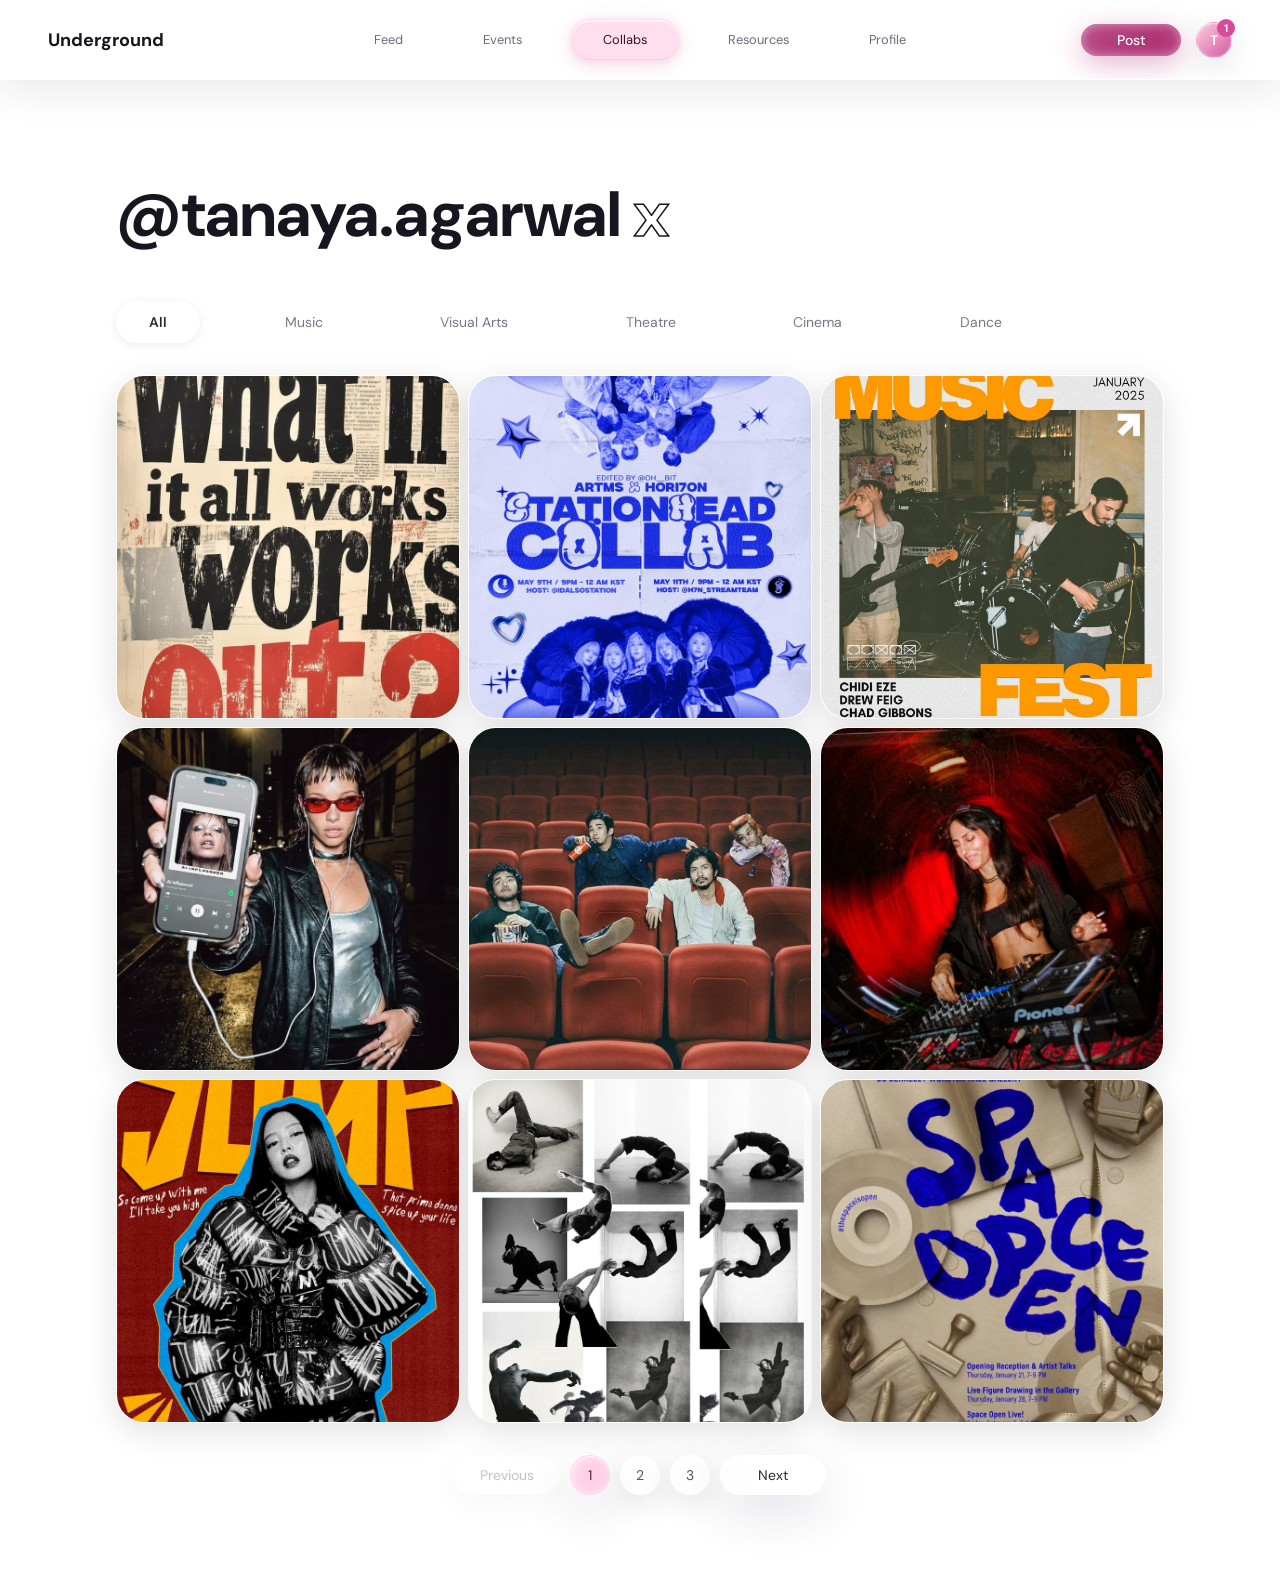
==== commit 3d66149a: "commit" ====
--- a/collabs.html
+++ b/collabs.html
@@ -9,7 +9,7 @@
 </head>
 <body class="app-page" data-page="collabs">
     <header class="site-header">
-        <a class="brand-link" href="underground-landing.html">Underground</a>
+        <a class="brand-link" href="index.html">Underground</a>
         <nav class="site-nav">
             <a href="feed.html" class="nav-link">Feed</a>
             <a href="events.html" class="nav-link">Events</a>
@@ -19,7 +19,7 @@
         </nav>
         <div class="site-actions">
             <button class="btn-post" type="button">Post</button>
-            <a href="messages.html"><img class="avatar" src="assets/profile-icon.png" alt="Messages" /></a>
+            <a href="messages.html" class="nav-avatar" aria-label="Messages">T</a>
         </div>
     </header>
 
--- a/styles.css
+++ b/styles.css
@@ -1,3 +1,5 @@
+@import url('https://fonts.googleapis.com/css2?family=DM+Sans:ital,opsz,wght@0,9..40,300;0,9..40,400;0,9..40,500;0,9..40,600;1,9..40,400&display=swap');
+
 :root {
     --bg: #ffffff;
     --text: #17151f;
@@ -5,10 +7,50 @@
     --line: rgba(255, 255, 255, 0.28);
     --surface: rgba(255, 255, 255, 0.16);
     --surface-strong: rgba(255, 255, 255, 0.22);
-    --surface-blue: rgba(255, 82, 166, 0.94);
+    /* --surface-blue / --surface-pink kept as aliases for legacy selectors;
+       prefer --action-primary / --action-social going forward */
+    --surface-blue: var(--action-primary);
     --surface-green: rgba(255, 211, 232, 0.78);
     --surface-orange: rgba(255, 196, 224, 0.8);
-    --surface-pink: rgba(255, 210, 232, 0.78);
+    --surface-pink: var(--action-social);
+
+    /* ── Design System v2 canonical tokens ─────────────────
+       Single source of truth — do not redefine in ds-v2.css */
+
+    /* Button tiers */
+    --action-primary:      rgba(170, 38, 108, 0.94);
+    --action-primary-glow: 0 8px 28px rgba(170, 38, 108, 0.34);
+    --action-social:       rgba(255, 195, 225, 0.88);
+    --action-social-text:  #3a1229;
+
+    /* Glass levels */
+    --glass-0-bg:     rgba(255, 255, 255, 0.06);
+    --glass-0-border: rgba(255, 255, 255, 0.14);
+    --glass-0-blur:   blur(8px) saturate(140%);
+
+    --glass-1-bg:     rgba(255, 255, 255, 0.18);
+    --glass-1-border: rgba(255, 255, 255, 0.28);
+    --glass-1-blur:   blur(20px) saturate(180%);
+    --glass-1-shadow: 0 8px 32px rgba(0, 0, 0, 0.10), inset 0 1px 1px rgba(255, 255, 255, 0.62);
+
+    --glass-2-bg:     rgba(255, 255, 255, 0.72);
+    --glass-2-border: rgba(255, 255, 255, 0.55);
+    --glass-2-blur:   blur(32px) saturate(200%);
+    --glass-2-shadow: 0 20px 56px rgba(48, 24, 72, 0.14), inset 0 1px 1px rgba(255, 255, 255, 0.80);
+
+    /* Content-type tints */
+    --type-event:          rgba(255, 210, 140, 0.78);
+    --type-collab:         rgba(195, 185, 250, 0.72);
+    --type-portfolio:      rgba(175, 230, 200, 0.72);
+    --type-resource:       rgba(185, 225, 255, 0.72);
+    --type-event-dot:      #c47d10;
+    --type-collab-dot:     #5c44cc;
+    --type-portfolio-dot:  #2a8c5c;
+    --type-resource-dot:   #2466b8;
+    --type-event-text:     #7a4800;
+    --type-collab-text:    #2d1f8c;
+    --type-portfolio-text: #145c38;
+    --type-resource-text:  #0e3d7a;
     --glass-shadow:
         0 8px 32px rgba(0, 0, 0, 0.12),
         inset 0 1px 1px rgba(255, 255, 255, 0.6),
@@ -70,6 +112,9 @@
     --flip-ease: cubic-bezier(0.4, 0.2, 0.2, 1);
     --shadow-hover: 8px 12px 47px 3px rgba(0, 0, 0, 0.12);
 
+    --subhead-size: 26px;
+    --subhead-line: 1.2;
+
     font-synthesis: none;
     text-rendering: optimizeLegibility;
 }
@@ -87,12 +132,12 @@
 
 body {
     min-height: 100vh;
-    background: var(--bg);
+    background: #ffffff;
+    background-attachment: fixed;
     color: var(--text);
-    font-family: "BIZ UDPGothic", "Noto Sans JP", "Segoe UI", sans-serif;
+    font-family: 'DM Sans', 'Segoe UI', sans-serif;
     overflow-x: hidden;
     position: relative;
-    background-image: none;
 }
 
 a {
@@ -117,7 +162,6 @@
     .wide-card-front,
     .wide-card-back,
     .side-panel,
-    .feed-modal,
     .connect-action,
     .post-form-panel,
     .post-preview-panel,
@@ -141,16 +185,20 @@
     .connect-chat-send,
     .msg-input,
     .msg-send-btn,
+    .msg-sidebar,
+    .msg-chat,
     .connect-rsvp-input,
     .connect-rsvp-textarea,
     .connect-rsvp-submit,
     .connect-profile-follow,
     .connect-profile-tab,
-    .post-preview-heart,
     .landing-drawer-close,
     .menu-toggle,
     .post-field input,
-    .post-field textarea
+    .post-field textarea,
+    .feed-modal,
+    .edit-profile-modal,
+    .profile-posts-modal
 ) {
     position: relative;
     overflow: hidden;
@@ -167,7 +215,6 @@
     .wide-card-front,
     .wide-card-back,
     .side-panel,
-    .feed-modal,
     .connect-action,
     .post-form-panel,
     .post-preview-panel,
@@ -191,16 +238,21 @@
     .connect-chat-send,
     .msg-input,
     .msg-send-btn,
+    .msg-sidebar,
+    .msg-chat,
     .connect-rsvp-input,
     .connect-rsvp-textarea,
     .connect-rsvp-submit,
     .connect-profile-follow,
     .connect-profile-tab,
-    .post-preview-heart,
     .landing-drawer-close,
     .menu-toggle,
     .post-field input,
-    .post-field textarea
+    .post-field textarea,
+    .feed-modal,
+    .connect-profile-preview,
+    .edit-profile-modal,
+    .profile-posts-modal
 ) {
     background: rgba(255, 255, 255, 0.15);
     backdrop-filter: blur(20px) saturate(180%);
@@ -219,7 +271,6 @@
     .wide-card-front,
     .wide-card-back,
     .side-panel,
-    .feed-modal,
     .connect-action,
     .connect-profile-preview,
     .post-form-panel,
@@ -244,16 +295,19 @@
     .connect-chat-send,
     .msg-input,
     .msg-send-btn,
+    .msg-sidebar,
     .connect-rsvp-input,
     .connect-rsvp-textarea,
     .connect-rsvp-submit,
     .connect-profile-follow,
     .connect-profile-tab,
-    .post-preview-heart,
     .landing-drawer-close,
     .menu-toggle,
     .post-field input,
-    .post-field textarea
+    .post-field textarea,
+    .feed-modal,
+    .edit-profile-modal,
+    .profile-posts-modal
 )::before {
     content: "";
     position: absolute;
@@ -263,6 +317,8 @@
     pointer-events: none;
     z-index: 0;
 }
+
+/* Modals use liquid glass — sheen pseudo-element is active */
 
 .liquid-glass::after,
 :where(
@@ -274,7 +330,6 @@
     .wide-card-front,
     .wide-card-back,
     .side-panel,
-    .feed-modal,
     .connect-action,
     .connect-profile-preview,
     .post-form-panel,
@@ -299,11 +354,13 @@
     .connect-chat-send,
     .msg-input,
     .msg-send-btn,
-    .post-preview-heart,
     .landing-drawer-close,
     .menu-toggle,
     .post-field input,
-    .post-field textarea
+    .post-field textarea,
+    .feed-modal,
+    .edit-profile-modal,
+    .profile-posts-modal
 )::after {
     content: "";
     position: absolute;
@@ -323,7 +380,6 @@
     .wide-card-front,
     .wide-card-back,
     .side-panel,
-    .feed-modal,
     .feed-modal-connect,
     .connect-poster-card,
     .connect-action,
@@ -350,9 +406,13 @@
     .connect-rsvp-submit,
     .connect-profile-follow,
     .connect-profile-tab,
-    .post-preview-heart,
+    .msg-sidebar,
+    .msg-chat,
     .landing-drawer-close,
-    .menu-toggle
+    .menu-toggle,
+    .feed-modal,
+    .edit-profile-modal,
+    .profile-posts-modal
 ) > * {
     position: relative;
     z-index: 1;
@@ -427,10 +487,10 @@
     box-shadow: 0 8px 22px rgba(46, 34, 70, 0.08);
 }
 
+/* Active nav pill — ds-v2.css owns the full visual treatment;
+   only structural properties live here */
 .nav-link.active {
-    font-weight: 700;
-    background: transparent;
-    box-shadow: none;
+    font-weight: 400;
 }
 
 .site-actions {
@@ -500,10 +560,12 @@
 }
 
 .btn-post {
-    width: 120px;
+    width: auto;
     height: 32px;
-    padding: 0;
-    background: var(--surface-blue);
+    padding: 0 24px;
+    white-space: nowrap;
+    background: var(--action-primary);
+    box-shadow: var(--action-primary-glow);
     font-size: var(--button-font-size);
     line-height: var(--button-line-height);
     cursor: pointer;
@@ -517,14 +579,15 @@
 }
 
 .btn-auth {
-    width: 120px;
+    width: auto;
     height: 32px;
-    padding: 0;
-    background: var(--surface-pink);
+    padding: 0 24px;
+    white-space: nowrap;
+    background: var(--action-social);
     font-size: var(--button-font-size);
     line-height: var(--button-line-height);
     cursor: pointer;
-    color: var(--text);
+    color: var(--action-social-text);
 }
 
 .btn-auth:hover,
@@ -547,14 +610,54 @@
     cursor: pointer;
 }
 
+/* Gradient initial-letter avatar used in the nav */
+.nav-avatar {
+    width: 36px;
+    height: 36px;
+    border-radius: 50%;
+    background: linear-gradient(135deg, rgba(250, 206, 224, 0.95) 0%, rgba(211, 68, 149, 0.9) 100%);
+    display: flex;
+    align-items: center;
+    justify-content: center;
+    font-size: 14px;
+    font-weight: 600;
+    color: #ffffff;
+    letter-spacing: 0.01em;
+    border: 1px solid rgba(255, 255, 255, 0.3);
+    box-shadow: var(--glass-shadow);
+    transition: transform 0.18s ease, box-shadow 0.18s ease;
+    cursor: pointer;
+    flex-shrink: 0;
+    text-decoration: none;
+}
+
 .site-actions a {
     display: inline-flex;
     align-items: center;
     text-decoration: none;
     border-radius: 50%;
-}
-
-.site-actions a:hover .avatar {
+    position: relative;
+}
+
+.site-actions a::after {
+    content: "1";
+    position: absolute;
+    top: -4px;
+    right: -4px;
+    width: 18px;
+    height: 18px;
+    border-radius: 50%;
+    background: #d94a9b;
+    pointer-events: none;
+    font-size: 11px;
+    font-weight: 700;
+    color: #ffffff;
+    line-height: 18px;
+    text-align: center;
+}
+
+.site-actions a:hover .avatar,
+.site-actions .nav-avatar:hover {
     transform: translateY(-1px);
     box-shadow: var(--glass-shadow-strong);
 }
@@ -648,18 +751,26 @@
 }
 
 .btn-edit-profile {
-    width: 120px;
+    width: auto;
     height: 32px;
-    padding: 0;
-    background: var(--surface-pink);
+    padding: 0 24px;
+    white-space: nowrap;
+    background: rgba(255, 255, 255, 0.22);
     font-size: var(--button-font-size);
     line-height: var(--button-line-height);
     cursor: pointer;
+    color: var(--text);
 }
 
 .btn-edit-profile:hover,
 .btn-edit-profile:focus-visible {
     transform: translateY(-1px);
+    box-shadow: var(--glass-shadow-strong);
+}
+
+.btn-follow-profile.is-followed {
+    background: rgba(255, 255, 255, 0.22);
+    color: var(--text);
     box-shadow: var(--glass-shadow-strong);
 }
 
@@ -707,8 +818,9 @@
 }
 
 .filter-chip.active {
-    font-weight: 700;
-    background: transparent;
+    font-weight: 500;
+    background: rgba(255, 255, 255, 0.54);
+    color: var(--text);
     box-shadow: none;
 }
 
@@ -742,8 +854,8 @@
 }
 
 .pagination-btn.active {
-    background: var(--surface-pink);
-    color: var(--text);
+    background: var(--action-social);
+    color: var(--action-social-text);
     box-shadow: var(--glass-shadow-strong);
 }
 
@@ -766,14 +878,14 @@
 }
 
 .pagination-btn--next {
-    background: var(--surface-pink);
+    background: rgba(255, 255, 255, 0.22);
     color: var(--text);
     box-shadow: var(--glass-shadow-strong);
 }
 
 .pagination-btn--next:hover,
 .pagination-btn--next:focus-visible {
-    background: var(--surface-pink);
+    background: rgba(255, 255, 255, 0.32);
     color: var(--text);
     box-shadow: var(--glass-shadow-strong);
 }
@@ -914,11 +1026,12 @@
     box-shadow: var(--glass-shadow-strong);
     display: flex;
     flex-direction: column;
+    flex-wrap: wrap;
     gap: clamp(4px, calc(6px * var(--hover-copy-scale)), 6px);
     padding:
         clamp(18px, calc(32px * var(--hover-copy-scale)), 32px)
-        clamp(18px, calc(48px * var(--hover-copy-scale)), 48px)
-        clamp(56px, calc(88px * var(--hover-copy-scale)), 88px);
+        clamp(18px, calc(32px * var(--hover-copy-scale)), 32px)
+        clamp(18px, calc(32px * var(--hover-copy-scale)), 32px);
 }
 
 .card-heart {
@@ -928,9 +1041,9 @@
     width: clamp(24px, calc(32px * var(--hover-copy-scale)), 32px);
     height: clamp(24px, calc(32px * var(--hover-copy-scale)), 32px);
     border: 0;
-    background: rgba(255, 255, 255, 0.14);
+    background: transparent;
     border-radius: 999px;
-    box-shadow: inset 0 1px 1px rgba(255, 255, 255, 0.58);
+    box-shadow: none;
     display: flex;
     align-items: center;
     justify-content: center;
@@ -956,8 +1069,8 @@
 
 .square-card-title {
     display: -webkit-box;
-    font-size: clamp(13px, calc(var(--body-large-size) * var(--hover-copy-scale)), var(--body-large-size));
-    line-height: clamp(18px, calc(var(--body-large-line) * var(--hover-copy-scale)), var(--body-large-line));
+    font-size: clamp(18px, calc(var(--subhead-size) * var(--hover-copy-scale)), var(--subhead-size));
+    line-height: clamp(22px, calc(var(--subhead-size) * var(--subhead-line) * var(--hover-copy-scale)), calc(var(--subhead-size) * var(--subhead-line)));
     font-weight: 400;
     overflow: hidden;
     -webkit-box-orient: vertical;
@@ -983,22 +1096,24 @@
 
 .square-card-stats {
     margin-top: auto;
+    flex: 1 1 0;
+    min-width: 0;
     font-size: clamp(10px, calc(var(--body-size) * var(--hover-copy-scale)), var(--body-size));
     line-height: clamp(13px, calc(var(--body-line) * var(--hover-copy-scale)), var(--body-line));
     overflow: hidden;
     text-overflow: ellipsis;
     white-space: nowrap;
-    padding-right: clamp(104px, calc(132px * var(--hover-copy-scale)), 132px);
+    align-self: center;
 }
 
 .square-card-btn {
-    position: absolute;
-    bottom: clamp(18px, calc(32px * var(--hover-copy-scale)), 32px);
-    right: clamp(18px, calc(32px * var(--hover-copy-scale)), 32px);
+    margin-top: auto;
+    flex-shrink: 0;
     width: clamp(92px, calc(120px * var(--hover-copy-scale)), 120px);
     height: clamp(28px, calc(32px * var(--hover-copy-scale)), 32px);
     border-radius: 999px;
-    background: var(--surface-pink);
+    background: var(--action-social);
+    color: var(--action-social-text);
     font-size: var(--button-font-size);
     line-height: var(--button-line-height);
     cursor: pointer;
@@ -1019,6 +1134,10 @@
     justify-content: center;
 }
 
+.split-layout[hidden] {
+    display: none;
+}
+
 .wide-card-list {
     display: flex;
     flex-direction: column;
@@ -1102,8 +1221,8 @@
 
 .wide-card-title {
     display: -webkit-box;
-    font-size: clamp(13px, calc(var(--body-large-size) * var(--hover-copy-scale)), var(--body-large-size));
-    line-height: clamp(18px, calc(var(--body-large-line) * var(--hover-copy-scale)), var(--body-large-line));
+    font-size: clamp(18px, calc(var(--subhead-size) * var(--hover-copy-scale)), var(--subhead-size));
+    line-height: clamp(22px, calc(var(--subhead-size) * var(--subhead-line) * var(--hover-copy-scale)), calc(var(--subhead-size) * var(--subhead-line)));
     font-weight: 400;
     overflow: hidden;
     -webkit-box-orient: vertical;
@@ -1144,7 +1263,8 @@
     width: clamp(92px, calc(120px * var(--hover-copy-scale)), 120px);
     height: clamp(28px, calc(32px * var(--hover-copy-scale)), 32px);
     border-radius: 999px;
-    background: var(--surface-pink);
+    background: var(--action-social);
+    color: var(--action-social-text);
     font-size: var(--button-font-size);
     line-height: var(--button-line-height);
     cursor: pointer;
@@ -1178,52 +1298,46 @@
     position: absolute;
     inset: 0;
     overflow: hidden;
-    background:
-        radial-gradient(circle at 20% 24%, rgba(255, 219, 232, 0.34), transparent 28%),
-        radial-gradient(circle at 76% 74%, rgba(250, 206, 224, 0.22), transparent 24%),
-        linear-gradient(180deg, rgba(248, 242, 246, 0.76) 0%, rgba(238, 229, 235, 0.84) 100%);
-}
-
-.live-map svg {
+    border-radius: inherit;
+}
+
+.live-map .leaflet-container {
     width: 100%;
     height: 100%;
+    border-radius: inherit;
+}
+
+.map-pin-leaflet {
     display: block;
-}
-
-.map-borough {
-    fill: #eae4d8;
-    stroke: #a09882;
-    stroke-width: 0.8;
-    stroke-linejoin: round;
-    transition: fill 0.2s ease;
-}
-
-.map-borough:hover {
-    fill: #e0d9cc;
-}
-
-.map-pin {
+    width: 20px;
+    height: 20px;
+    border-radius: 50%;
+    background: rgba(28, 22, 16, 0.13);
+    position: relative;
     cursor: pointer;
-}
-
-.map-pin-ring {
-    fill: rgba(28, 22, 16, 0.13);
-    transition: fill 0.18s ease, r 0.18s ease;
-}
-
-.map-pin-dot {
-    fill: #1c1610;
-    stroke: #eae4d8;
-    stroke-width: 1.5;
-    transition: r 0.18s ease;
-}
-
-.map-pin:hover .map-pin-ring {
-    fill: rgba(28, 22, 16, 0.28);
-}
-
-.map-pin:hover .map-pin-dot {
-    fill: #3d3020;
+    transition: background 0.18s ease;
+}
+
+.map-pin-leaflet::after {
+    content: '';
+    position: absolute;
+    top: 50%;
+    left: 50%;
+    transform: translate(-50%, -50%);
+    width: 8px;
+    height: 8px;
+    border-radius: 50%;
+    background: #1c1610;
+    border: 1.5px solid #fff;
+    transition: background 0.18s ease;
+}
+
+.map-pin-leaflet:hover {
+    background: rgba(28, 22, 16, 0.28);
+}
+
+.map-pin-leaflet:hover::after {
+    background: #3d3020;
 }
 
 .event-modal-img {
@@ -1340,11 +1454,87 @@
     line-height: var(--body-large-line);
 }
 
+.landing-cta-btn {
+    display: inline-block;
+    margin-top: 36px;
+    padding: 14px 32px;
+    border-radius: 999px;
+    background: var(--text);
+    color: #ffffff;
+    font-size: var(--body-size);
+    font-weight: 600;
+    letter-spacing: 0.01em;
+    text-decoration: none;
+    transition: transform 0.18s ease, box-shadow 0.18s ease, opacity 0.18s ease;
+    box-shadow: 0 4px 20px rgba(10, 8, 15, 0.14);
+}
+
+.landing-cta-btn:hover,
+.landing-cta-btn:focus-visible {
+    transform: translateY(-2px);
+    box-shadow: 0 8px 28px rgba(10, 8, 15, 0.22);
+    opacity: 0.88;
+}
+
 .landing-links {
     padding: 0 0 var(--page-pad-bottom);
     display: flex;
     flex-direction: column;
     gap: var(--grid-gap);
+}
+
+/* Portfolio empty state on Events page */
+.portfolio-empty {
+    display: flex;
+    flex-direction: column;
+    align-items: center;
+    justify-content: center;
+    text-align: center;
+    padding: 80px 24px;
+    gap: 12px;
+    color: var(--text);
+}
+
+.portfolio-empty[hidden] {
+    display: none;
+}
+
+.portfolio-empty-icon {
+    opacity: 0.3;
+    margin-bottom: 8px;
+}
+
+.portfolio-empty-heading {
+    font-size: var(--body-large-size);
+    font-weight: 600;
+    margin: 0;
+}
+
+.portfolio-empty-body {
+    font-size: var(--body-size);
+    line-height: var(--body-line);
+    opacity: 0.6;
+    max-width: 320px;
+    margin: 0;
+}
+
+.portfolio-empty-cta {
+    display: inline-block;
+    margin-top: 12px;
+    padding: 11px 26px;
+    border-radius: 999px;
+    background: var(--text);
+    color: #ffffff;
+    font-size: var(--body-size);
+    font-weight: 600;
+    text-decoration: none;
+    transition: transform 0.18s ease, opacity 0.18s ease;
+}
+
+.portfolio-empty-cta:hover,
+.portfolio-empty-cta:focus-visible {
+    transform: translateY(-2px);
+    opacity: 0.85;
 }
 
 .landing-link-card {
@@ -1391,7 +1581,7 @@
     inset: 0;
     z-index: 1200;
     padding: 24px;
-    background: rgba(0, 0, 0, 0.25);
+    background: rgba(0, 0, 0, 0.45);
     display: flex;
     align-items: center;
     justify-content: center;
@@ -1409,7 +1599,6 @@
     position: relative;
     width: 960px;
     height: 660px;
-    background: rgba(255, 255, 255, 0.8);
     box-shadow: var(--glass-shadow-strong);
     border-radius: 32px;
     flex-shrink: 0;
@@ -1464,9 +1653,9 @@
     width: 32px;
     height: 32px;
     border: 0;
-    background: rgba(255, 255, 255, 0.14);
+    background: transparent;
     border-radius: 999px;
-    box-shadow: inset 0 1px 1px rgba(255, 255, 255, 0.58);
+    box-shadow: none;
     font-size: 24px;
     line-height: 1;
     cursor: pointer;
@@ -1518,8 +1707,8 @@
 
 .feed-modal-title {
     position: relative;
-    font-size: var(--body-large-size);
-    line-height: var(--body-large-line);
+    font-size: var(--subhead-size);
+    line-height: var(--subhead-line);
     font-weight: 400;
     grid-column: 2;
     grid-row: 3;
@@ -1563,7 +1752,8 @@
     width: 120px;
     height: 32px;
     padding: 0;
-    background: var(--surface-pink);
+    background: var(--action-social);
+    color: var(--action-social-text);
     box-shadow: var(--glass-shadow);
     font-size: var(--button-font-size);
     line-height: var(--button-line-height);
@@ -1733,8 +1923,8 @@
 }
 
 .connect-action--follow.is-followed {
-    background: var(--surface-pink);
-    color: var(--text);
+    background: var(--action-social);
+    color: var(--action-social-text);
     box-shadow: var(--glass-shadow-strong);
 }
 
@@ -1778,6 +1968,8 @@
 
 .connect-chat-input-row {
     display: flex;
+    align-items: center;
+    justify-content: center;
     gap: 8px;
 }
 
@@ -1802,9 +1994,9 @@
     width: 120px;
     height: 32px;
     padding: 0;
-    background: var(--surface-blue);
+    background: var(--action-primary);
     border: none;
-    box-shadow: var(--glass-shadow);
+    box-shadow: var(--action-primary-glow);
     color: #ffffff;
     font-weight: 500;
     font-size: var(--button-font-size);
@@ -1889,11 +2081,13 @@
 
 .connect-rsvp-submit {
     align-self: flex-start;
-    width: 120px;
+    width: auto;
     height: 32px;
-    padding: 0;
+    padding: 0 24px;
+    white-space: nowrap;
     border-radius: 999px;
-    background: var(--surface-pink);
+    background: var(--action-social);
+    color: var(--action-social-text);
     box-shadow: var(--glass-shadow);
     font-size: var(--button-font-size);
     line-height: var(--button-line-height);
@@ -1924,10 +2118,6 @@
     flex-direction: column;
     gap: 20px;
     padding: 60px 36px 36px;
-    background: rgba(255, 255, 255, 0.88);
-    backdrop-filter: blur(24px) saturate(180%);
-    -webkit-backdrop-filter: blur(24px) saturate(180%);
-    border: 1px solid rgba(255, 255, 255, 0.35);
     box-shadow: var(--glass-shadow-strong);
     isolation: isolate;
     z-index: 2;
@@ -1995,18 +2185,20 @@
 }
 
 .connect-profile-follow {
-    width: 120px;
+    width: auto;
     height: 32px;
-    padding: 0;
-    background: rgba(255, 255, 255, 0.18);
-    color: var(--text);
+    padding: 0 24px;
+    white-space: nowrap;
+    background: var(--action-social);
+    color: var(--action-social-text);
     font-size: var(--button-font-size);
     line-height: var(--button-line-height);
     cursor: pointer;
 }
 
 .connect-profile-follow.is-followed {
-    background: var(--surface-pink);
+    background: var(--action-social);
+    color: var(--action-social-text);
     box-shadow: var(--glass-shadow-strong);
 }
 
@@ -2027,8 +2219,8 @@
 }
 
 .connect-profile-tab.is-active {
-    background: var(--surface-pink);
-    color: var(--text);
+    background: var(--action-social);
+    color: var(--action-social-text);
     box-shadow: var(--glass-shadow);
 }
 
@@ -2419,8 +2611,6 @@
    =========================== */
 
 .post-type-row {
-    width: 100%;
-    max-width: none;
     border-bottom: none;
     padding-bottom: 0;
     margin-bottom: 48px;
@@ -2432,7 +2622,9 @@
     grid-template-columns: minmax(0, 528px) minmax(0, 1fr);
     gap: 24px;
     align-items: stretch;
-    width: 100%;
+    width: min(100%, var(--content-width));
+    margin-left: auto;
+    margin-right: auto;
 }
 
 /* Form panel */
@@ -2615,18 +2807,20 @@
 }
 
 .post-cat-btn.selected {
-    background: var(--surface-pink);
-    color: var(--text);
-    box-shadow: var(--glass-shadow);
-}
-
-/* Submit button */
+    background: var(--action-social);
+    color: var(--action-social-text);
+    box-shadow: none;
+}
+
+/* Submit button — Tier 1 primary action */
 .post-submit-btn {
-    width: 120px;
+    width: auto;
     height: 32px;
-    padding: 0;
-    background: var(--surface-pink);
-    box-shadow: var(--glass-shadow);
+    padding: 0 24px;
+    white-space: nowrap;
+    background: var(--action-primary);
+    color: #fff;
+    box-shadow: var(--action-primary-glow);
     font-size: var(--button-font-size);
     line-height: var(--button-line-height);
     font-weight: 500;
@@ -2758,7 +2952,7 @@
     width: 56px;
     height: 56px;
     border-radius: 999px;
-    background: rgba(255, 255, 255, 0.16);
+    background: transparent;
 }
 
 .post-preview-heart:hover,
@@ -2767,12 +2961,14 @@
 }
 
 .post-preview-rsvp {
-    padding: 12px 32px;
+    width: auto;
+    height: 32px;
+    padding: 0 24px;
     border-radius: 999px;
-    background: var(--surface-orange);
+    background: var(--action-social);
+    color: var(--action-social-text);
     font-size: 14px;
     line-height: 16px;
-    color: var(--text);
     cursor: pointer;
     transition: box-shadow 0.2s ease;
     white-space: nowrap;
@@ -2912,11 +3108,11 @@
 }
 
 .success-btn {
-    background: var(--surface-blue);
+    background: var(--action-social);
+    color: var(--action-social-text);
     border-radius: 999px;
     padding: 12px 32px;
     font-size: 14px;
-    color: #000;
     text-decoration: none;
     line-height: 16px;
     white-space: nowrap;
@@ -2943,6 +3139,7 @@
 /* ===========================
    Messages Page
    =========================== */
+
 
 .messages-main {
     position: fixed;
@@ -2950,18 +3147,16 @@
     left: 0;
     right: 0;
     bottom: 0;
-    padding: 20px 48px 24px;
+    padding: 24px 48px 8px;
     display: flex;
 }
 
 .msg-layout {
-    width: 100%;
+    width: min(100%, var(--content-width));
     height: 100%;
     display: flex;
-    border-radius: 20px;
-    overflow: hidden;
-    box-shadow: var(--glass-shadow-strong);
-    border: 1px solid rgba(255, 255, 255, 0.22);
+    gap: 24px;
+    margin: 0 auto;
 }
 
 /* Sidebar */
@@ -2970,11 +3165,8 @@
     flex-shrink: 0;
     display: flex;
     flex-direction: column;
-    border-right: 1px solid rgba(255, 255, 255, 0.2);
-    background: rgba(255, 255, 255, 0.14);
-    backdrop-filter: blur(24px) saturate(180%);
-    -webkit-backdrop-filter: blur(24px) saturate(180%);
-    overflow: hidden;
+    border-radius: 32px;
+    background: rgba(255, 214, 233, 0.3);
 }
 
 .msg-sidebar-header {
@@ -3010,11 +3202,11 @@
 }
 
 .msg-contact-item--active {
-    background: rgba(255, 82, 166, 0.1);
+    background: rgba(240, 136, 193, 0.12);
 }
 
 .msg-contact-item--active:hover {
-    background: rgba(255, 82, 166, 0.14);
+    background: rgba(240, 136, 193, 0.18);
 }
 
 .msg-contact-avatar {
@@ -3089,10 +3281,8 @@
     flex-direction: column;
     min-width: 0;
     position: relative;
-    background: rgba(255, 255, 255, 0.07);
-    backdrop-filter: blur(20px) saturate(160%);
-    -webkit-backdrop-filter: blur(20px) saturate(160%);
-    overflow: hidden;
+    border-radius: 32px;
+    background: rgba(255, 238, 245, 0.24);
 }
 
 .msg-empty {
@@ -3129,12 +3319,11 @@
     display: flex;
     align-items: center;
     padding: 14px 20px;
-    border-bottom: 1px solid rgba(255, 255, 255, 0.18);
-    background: rgba(255, 255, 255, 0.12);
-    backdrop-filter: blur(20px) saturate(180%);
-    -webkit-backdrop-filter: blur(20px) saturate(180%);
+    border-bottom: 1px solid rgba(255, 255, 255, 0.32);
+    background: transparent;
     flex-shrink: 0;
-    z-index: 2;
+    z-index: 20;
+    position: relative;
 }
 
 .msg-chat-header-info {
@@ -3193,29 +3382,34 @@
 
 .msg-bubble--received {
     align-self: flex-start;
-    background: rgba(255, 255, 255, 0.24);
-    backdrop-filter: blur(12px);
-    -webkit-backdrop-filter: blur(12px);
-    border: 1px solid rgba(255, 255, 255, 0.32);
+    background: rgba(255, 255, 255, 0.48);
+    border: 1px solid rgba(255, 255, 255, 0.52);
     border-bottom-left-radius: 5px;
-    box-shadow: 0 2px 8px rgba(0, 0, 0, 0.06);
+    backdrop-filter: blur(12px) saturate(160%);
+    -webkit-backdrop-filter: blur(12px) saturate(160%);
+    box-shadow: var(--glass-shadow);
+    color: var(--text);
 }
 
 .msg-bubble--sent {
     align-self: flex-end;
-    background: var(--accent-grad);
-    color: #ffffff;
-    border-radius: 12px 12px 2px 12px;
-    padding: 8px 12px;
-    box-shadow: 0 2px 14px rgba(217, 74, 155, 0.28);
+    background: var(--accent-grad-soft);
+    color: var(--text);
+    border-radius: 18px 18px 5px 18px;
+    border: 1px solid rgba(255, 200, 230, 0.42);
+    box-shadow: 0 4px 16px rgba(200, 80, 140, 0.12), inset 0 1px 1px rgba(255, 255, 255, 0.64);
 }
 
 .msg-input-row {
     display: flex;
     align-items: center;
+    justify-content: center;
     gap: 8px;
     padding: 14px 24px 18px;
-    border-top: 1px solid rgba(255, 255, 255, 0.18);
+    border-top: 1px solid rgba(255, 255, 255, 0.32);
+    background: rgba(255, 255, 255, 0.18);
+    backdrop-filter: blur(20px) saturate(180%);
+    -webkit-backdrop-filter: blur(20px) saturate(180%);
     flex-shrink: 0;
 }
 
@@ -3241,7 +3435,7 @@
     height: 32px;
     padding: 0;
     border-radius: 999px;
-    background: var(--surface-blue);
+    background: var(--action-primary);
     border: none;
     color: #ffffff;
     font-weight: 500;
@@ -3250,7 +3444,7 @@
     cursor: pointer;
     flex-shrink: 0;
     transition: transform 0.22s ease, box-shadow 0.22s ease;
-    box-shadow: var(--glass-shadow);
+    box-shadow: var(--action-primary-glow);
 }
 
 .msg-send-btn:hover {
@@ -3354,14 +3548,14 @@
     align-self: flex-start;
     display: inline-block;
     padding: 12px 30px;
-    background: var(--surface-blue);
-    color: #ffffff;
+    background: var(--action-social);
+    color: var(--action-social-text);
     border-radius: 999px;
     font-size: 14px;
     font-weight: 500;
     text-decoration: none;
     transition: transform 0.18s ease, box-shadow 0.18s ease;
-    box-shadow: 0 2px 12px rgba(217, 74, 155, 0.3);
+    box-shadow: 0 4px 16px rgba(200, 80, 140, 0.14);
 }
 
 .msg-view-profile-btn:hover {
@@ -3412,7 +3606,7 @@
     align-items: center;
     justify-content: center;
     padding: 24px;
-    background: rgba(0, 0, 0, 0.28);
+    background: rgba(0, 0, 0, 0.45);
     opacity: 0;
     pointer-events: none;
     transition: opacity 0.3s ease;
@@ -3428,10 +3622,6 @@
     width: min(100%, 560px);
     max-height: 90vh;
     overflow-y: auto;
-    background: rgba(255, 255, 255, 0.88);
-    backdrop-filter: blur(28px) saturate(180%);
-    -webkit-backdrop-filter: blur(28px) saturate(180%);
-    border: 1px solid rgba(255, 255, 255, 0.5);
     border-radius: 32px;
     box-shadow: var(--glass-shadow-strong);
     padding: 48px 40px 40px;
@@ -3568,11 +3758,11 @@
     height: 36px;
     padding: 0 28px;
     border-radius: 999px;
-    background: var(--surface-pink);
+    background: var(--action-social);
+    color: var(--action-social-text);
     box-shadow: var(--glass-shadow);
     font-size: var(--button-font-size);
     line-height: var(--button-line-height);
-    color: var(--text);
     cursor: pointer;
     font-family: inherit;
     border: none;
@@ -3596,7 +3786,7 @@
     align-items: center;
     justify-content: center;
     padding: 24px;
-    background: rgba(0, 0, 0, 0.28);
+    background: rgba(0, 0, 0, 0.45);
     opacity: 0;
     pointer-events: none;
     transition: opacity 0.3s ease;
@@ -3612,10 +3802,6 @@
     width: min(100%, 1120px);
     max-height: 90vh;
     overflow-y: auto;
-    background: rgba(255, 255, 255, 0.88);
-    backdrop-filter: blur(28px) saturate(180%);
-    -webkit-backdrop-filter: blur(28px) saturate(180%);
-    border: 1px solid rgba(255, 255, 255, 0.5);
     border-radius: 32px;
     box-shadow: var(--glass-shadow-strong);
     padding: 52px 40px 40px;
@@ -3771,9 +3957,5 @@
     background: rgba(255, 255, 255, 0.24);
 }
 
-[data-page="feed"] .filter-chip.active {
-    background: var(--surface-pink);
-    border-color: rgba(255, 210, 232, 0.6);
-    font-weight: 700;
-    box-shadow: var(--glass-shadow);
-}
+/* Feed filter chips use the same white-glass active state as all other pages —
+   no override needed here; .filter-chip.active in ds-v2.css handles it. */
--- a/ds-v2.css
+++ b/ds-v2.css
@@ -1,51 +1,12 @@
 /* ═══════════════════════════════════════════════════════
-   Underground Design System v2 — Override Layer
-   Load after styles.css. Keeps glass aesthetic intact
-   while adding hierarchy: button tiers, nav pill,
-   filter chip states, and content-type C badges.
-   ═══════════════════════════════════════════════════════ */
-
-/* ─── NEW TOKENS ──────────────────────────────────────── */
-:root {
-  /* Tier 1: primary action — Post, Submit, Send (one per screen) */
-  --action-primary:      rgba(170, 38, 108, 0.94);
-  --action-primary-glow: 0 8px 28px rgba(170,38,108,0.34);
-
-  /* Tier 2: social action — Follow, RSVP, Like, Connect */
-  --action-social:      rgba(255, 195, 225, 0.88);
-  --action-social-text: #3a1229;
-
-  /* ── GLASS LEVEL TOKENS (mirrors Design System v2) ── */
-  --glass-0-bg:     rgba(255,255,255,0.06);
-  --glass-0-border: rgba(255,255,255,0.14);
-  --glass-0-blur:   blur(8px) saturate(140%);
-
-  --glass-1-bg:     rgba(255,255,255,0.18);
-  --glass-1-border: rgba(255,255,255,0.28);
-  --glass-1-blur:   blur(20px) saturate(180%);
-  --glass-1-shadow: 0 8px 32px rgba(0,0,0,0.10), inset 0 1px 1px rgba(255,255,255,0.62);
-
-  --glass-2-bg:     rgba(255,255,255,0.72);
-  --glass-2-border: rgba(255,255,255,0.55);
-  --glass-2-blur:   blur(32px) saturate(200%);
-  --glass-2-shadow: 0 20px 56px rgba(48,24,72,0.14), inset 0 1px 1px rgba(255,255,255,0.80);
-
-  /* Content type tints */
-  --type-event:     rgba(255, 210, 140, 0.78);
-  --type-collab:    rgba(195, 185, 250, 0.72);
-  --type-portfolio: rgba(175, 230, 200, 0.72);
-  --type-resource:  rgba(185, 225, 255, 0.72);
-
-  --type-event-dot:     #c47d10;
-  --type-collab-dot:    #5c44cc;
-  --type-portfolio-dot: #2a8c5c;
-  --type-resource-dot:  #2466b8;
-
-  --type-event-text:     #7a4800;
-  --type-collab-text:    #2d1f8c;
-  --type-portfolio-text: #145c38;
-  --type-resource-text:  #0e3d7a;
-}
+   Underground Design System v2 — Component Layer
+   Load after styles.css.
+
+   Tokens (--action-primary, --glass-*, --type-*, etc.) are
+   defined in styles.css :root — do NOT redefine them here.
+   This file contains only component rules that build on
+   those tokens.
+   ═══════════════════════════════════════════════════════ */
 
 /* ═══════════════════════════════════════════════════════
    TIER 1 — PRIMARY BUTTONS
@@ -53,18 +14,16 @@
    Use for: Post, Submit, Publish, Send — one per view.
    ═══════════════════════════════════════════════════════ */
 .btn-post,
-.post-submit-btn,
-.connect-rsvp-submit {
-  background: var(--action-primary) !important;
-  color: #fff !important;
-  box-shadow: var(--action-primary-glow) !important;
-  font-weight: 600;
+.post-submit-btn {
+  background: var(--action-primary);
+  color: #fff;
+  box-shadow: var(--action-primary-glow);
+  font-weight: 500;
   border: none;
 }
 
 .btn-post::before,
-.post-submit-btn::before,
-.connect-rsvp-submit::before {
+.post-submit-btn::before {
   content: "";
   position: absolute;
   inset: 0;
@@ -77,30 +36,54 @@
 .btn-post:hover,
 .btn-post:focus-visible,
 .post-submit-btn:hover,
-.post-submit-btn:focus-visible,
-.connect-rsvp-submit:hover,
-.connect-rsvp-submit:focus-visible {
-  box-shadow: 0 14px 40px rgba(170,38,108,0.46) !important;
+.post-submit-btn:focus-visible {
+  box-shadow: 0 14px 40px rgba(170,38,108,0.46);
   transform: translateY(-2px);
 }
 
 /* Messages send + modal chat send — both use primary */
 .msg-send-btn,
 .connect-chat-send {
-  background: var(--action-primary) !important;
-  color: #fff !important;
-  box-shadow: var(--action-primary-glow) !important;
+  background: var(--action-primary);
+  color: #fff;
+  box-shadow: var(--action-primary-glow);
 }
 
 .msg-send-btn:hover,
 .connect-chat-send:hover {
-  box-shadow: 0 6px 22px rgba(170,38,108,0.46) !important;
-}
-
-/* Sent bubble */
+  box-shadow: 0 14px 40px rgba(170,38,108,0.46);
+  transform: translateY(-2px);
+}
+
+/* Normalize action button geometry to match the edit profile button */
+.btn-post,
+.post-submit-btn,
+.btn-auth,
+.feed-modal-rsvp,
+.connect-profile-follow,
+.post-preview-rsvp,
+.connect-rsvp-submit,
+.post-cat-btn,
+.msg-send-btn,
+.connect-chat-send,
+.square-card-btn,
+.wide-card-btn,
+.btn-edit-profile,
+.success-btn {
+  min-width: 100px;
+  height: 32px;
+  padding: 0 20px;
+  font-weight: 500;
+}
+
+/* Sent bubble — social tier: soft pink glass, not primary fuchsia */
 .msg-bubble--sent {
-  background: var(--action-primary) !important;
-  box-shadow: 0 2px 14px rgba(170,38,108,0.28) !important;
+  background: var(--accent-grad-soft);
+  color: var(--action-social-text);
+  border: 1px solid rgba(255, 200, 230, 0.42);
+  box-shadow:
+    0 4px 16px rgba(200, 80, 140, 0.12),
+    inset 0 1px 1px rgba(255, 255, 255, 0.64);
 }
 
 /* ═══════════════════════════════════════════════════════
@@ -115,12 +98,13 @@
 .connect-profile-follow,
 .post-preview-rsvp,
 .connect-action--follow.is-followed,
-.msg-view-profile-btn {
-  background: var(--action-social) !important;
-  color: var(--action-social-text) !important;
+.msg-view-profile-btn,
+.connect-rsvp-submit {
+  background: var(--action-social);
+  color: var(--action-social-text);
   box-shadow:
     0 4px 16px rgba(200,80,140,0.14),
-    inset 0 1px 1px rgba(255,255,255,0.62) !important;
+    inset 0 1px 1px rgba(255,255,255,0.62);
   border: 1px solid rgba(255,200,230,0.4);
 }
 
@@ -128,107 +112,126 @@
 .btn-auth:focus-visible,
 .feed-modal-rsvp:hover,
 .feed-modal-rsvp:focus-visible,
-.square-card-btn:hover,
-.square-card-btn:focus-visible,
-.wide-card-btn:hover,
-.wide-card-btn:focus-visible,
 .connect-profile-follow:hover,
 .connect-profile-follow:focus-visible,
-.msg-view-profile-btn:hover {
-  background: rgba(255,205,230,0.96) !important;
-  box-shadow:
-    0 10px 30px rgba(200,80,140,0.24),
-    inset 0 1px 1px rgba(255,255,255,0.72) !important;
-  transform: translateY(-2px);
-  color: var(--action-social-text) !important;
-}
-
-/* ═══════════════════════════════════════════════════════
-   TIER 3 — GLASS BUTTONS
-   Neutral white glass. Details, Edit Profile, View, Share.
-   Present but not competing.
-   ═══════════════════════════════════════════════════════ */
-.btn-edit-profile {
-  background: rgba(255,255,255,0.22) !important;
-  color: var(--text) !important;
-  box-shadow:
-    0 3px 12px rgba(0,0,0,0.07),
-    inset 0 1px 1px rgba(255,255,255,0.62) !important;
-}
-
-.btn-edit-profile:hover,
-.btn-edit-profile:focus-visible,
+.msg-view-profile-btn:hover,
+.connect-rsvp-submit:hover,
+.connect-rsvp-submit:focus-visible {
+  background: rgba(255,205,230,0.96);
+  box-shadow: 0 14px 40px rgba(170,38,108,0.46);
+  transform: translateY(-2px);
+}
+
 .square-card-btn:hover,
 .square-card-btn:focus-visible,
 .wide-card-btn:hover,
 .wide-card-btn:focus-visible {
-  background: rgba(255,255,255,0.34) !important;
+  background: var(--action-social);
+  box-shadow: 0 14px 40px rgba(170,38,108,0.46);
+  transform: translateY(-2px);
+}
+
+/* ═══════════════════════════════════════════════════════
+   TIER 3 — GLASS BUTTONS
+   Neutral white glass. Details, Edit Profile, View, Share.
+   Present but not competing.
+   ═══════════════════════════════════════════════════════ */
+.btn-edit-profile {
+  background: rgba(255,255,255,0.22);
+  color: var(--text);
   box-shadow:
-    0 7px 22px rgba(0,0,0,0.10),
-    inset 0 1px 1px rgba(255,255,255,0.72) !important;
+    0 3px 12px rgba(0,0,0,0.07),
+    inset 0 1px 1px rgba(255,255,255,0.62);
+}
+
+.btn-edit-profile:hover,
+.btn-edit-profile:focus-visible {
+  background: rgba(255,255,255,0.34);
+  box-shadow: 0 14px 40px rgba(170,38,108,0.46);
   transform: translateY(-2px);
 }
 
 /* Post category selector — selected = social */
 .post-cat-btn.selected {
-  background: var(--action-social) !important;
-  color: var(--action-social-text) !important;
-}
-
-/* Success page CTAs — glass tier 3 */
+  background: var(--action-social);
+  color: var(--action-social-text);
+  box-shadow: var(--glass-shadow);
+}
+
+/* Success page CTAs — same action button styling as the rest */
 .success-btn {
-  background: rgba(255,255,255,0.22) !important;
-  color: var(--text) !important;
-  box-shadow: 0 3px 12px rgba(0,0,0,0.07), inset 0 1px 1px rgba(255,255,255,0.62) !important;
-}
-
-.success-btn:hover {
-  background: rgba(255,255,255,0.34) !important;
-  box-shadow: 0 7px 22px rgba(0,0,0,0.10) !important;
-}
-
-/* ═══════════════════════════════════════════════════════
-   NAV — PILL CONTAINER
-   The site-nav now reads as a single unit floating in the header.
-   Active item gets an elevated inner pill. Default items fade back.
+  display: inline-flex;
+  align-items: center;
+  justify-content: center;
+  min-width: 100px;
+  height: 32px;
+  padding: 0 20px;
+  background: var(--action-social);
+  color: var(--action-social-text);
+  box-shadow:
+    0 4px 16px rgba(200,80,140,0.14),
+    inset 0 1px 1px rgba(255,255,255,0.62);
+  border: 1px solid rgba(255,200,230,0.4);
+  border-radius: 999px;
+  font-weight: 500;
+}
+
+.success-btn:hover,
+.success-btn:focus-visible {
+  background: rgba(255,205,230,0.96);
+  box-shadow: 0 14px 40px rgba(170,38,108,0.46);
+  transform: translateY(-2px);
+}
+
+/* ═══════════════════════════════════════════════════════
+   NAV — NO CONTAINER FILL
+   Nav items float freely in the header. Active item gets
+   the same glass pill as the post-page filter chip active state.
    ═══════════════════════════════════════════════════════ */
 .site-nav {
-  background: rgba(255,255,255,0.20);
-  backdrop-filter: blur(20px) saturate(180%);
-  -webkit-backdrop-filter: blur(20px) saturate(180%);
-  border: 1px solid rgba(255,255,255,0.30);
-  border-radius: 999px;
-  padding: 4px;
-  box-shadow:
-    0 4px 16px rgba(0,0,0,0.06),
-    inset 0 1px 1px rgba(255,255,255,0.52);
-  gap: 2px;
+  background: none;
+  backdrop-filter: none;
+  -webkit-backdrop-filter: none;
+  border: none;
+  border-radius: 0;
+  padding: 0;
+  box-shadow: none;
+  gap: 16px;
 }
 
 .nav-link {
-  padding: 8px 18px;
+  padding: var(--button-pad-y) var(--button-pad-x);
   border-radius: 999px;
   color: var(--muted);
   font-weight: 400;
   opacity: 1;
-  transition: background 0.18s ease, color 0.18s ease, box-shadow 0.18s ease;
+  transition: background 0.22s ease, color 0.22s ease, box-shadow 0.22s ease, backdrop-filter 0.22s ease, transform 0.22s ease;
 }
 
 .nav-link:hover,
 .nav-link:focus-visible {
-  background: rgba(255,255,255,0.30) !important;
+  background: rgba(255,255,255,0.22);
+  backdrop-filter: blur(12px) saturate(160%);
+  -webkit-backdrop-filter: blur(12px) saturate(160%);
   color: var(--text);
-  transform: none;
-  box-shadow: none;
+  transform: translateY(-1px);
+  box-shadow:
+    0 4px 14px rgba(0,0,0,0.07),
+    inset 0 1px 0 rgba(255,255,255,0.60);
 }
 
 .nav-link.active {
-  background: rgba(255,255,255,0.58) !important;
-  color: var(--text) !important;
-  font-weight: 600;
+  background: rgba(255, 195, 225, 0.55);
+  backdrop-filter: blur(28px) saturate(220%) brightness(1.08);
+  -webkit-backdrop-filter: blur(28px) saturate(220%) brightness(1.08);
+  color: var(--action-social-text);
+  font-weight: 400;
+  border: 1px solid rgba(255, 220, 238, 0.70);
   box-shadow:
-    0 2px 10px rgba(0,0,0,0.08),
-    inset 0 1px 1px rgba(255,255,255,0.72);
+    0 4px 20px rgba(200, 80, 130, 0.18),
+    0 1px 6px rgba(200, 80, 130, 0.10),
+    inset 0 1.5px 0 rgba(255,255,255,0.80),
+    inset 0 -1px 0 rgba(200, 100, 150, 0.14);
 }
 
 /* ═══════════════════════════════════════════════════════
@@ -238,27 +241,27 @@
    not action — so they stay out of the button hierarchy.
    ═══════════════════════════════════════════════════════ */
 .filter-chip {
-  background: rgba(255,255,255,0.10) !important;
-  color: var(--muted) !important;
+  background: rgba(255,255,255,0.10);
+  color: var(--muted);
   font-weight: 400;
-  border: 1px solid rgba(255,255,255,0.18) !important;
-  box-shadow: none !important;
+  border: 1px solid rgba(255,255,255,0.18);
+  box-shadow: none;
 }
 
 .filter-chip:hover,
 .filter-chip:focus-visible {
-  background: rgba(255,255,255,0.24) !important;
-  color: var(--text) !important;
+  background: rgba(255,255,255,0.24);
+  color: var(--text);
   transform: translateY(-1px);
-  box-shadow: 0 4px 12px rgba(0,0,0,0.06) !important;
+  box-shadow: 0 4px 12px rgba(0,0,0,0.06);
 }
 
 .filter-chip.active {
-  background: rgba(255,255,255,0.54) !important;
-  color: var(--text) !important;
+  background: rgba(255,255,255,0.54);
+  color: var(--text);
   font-weight: 600;
-  border-color: rgba(255,255,255,0.44) !important;
-  box-shadow: 0 2px 10px rgba(0,0,0,0.08) !important;
+  border-color: rgba(255,255,255,0.44);
+  box-shadow: 0 2px 10px rgba(0,0,0,0.08);
 }
 
 /* ═══════════════════════════════════════════════════════
@@ -273,13 +276,13 @@
 .square-card-category,
 .wide-card-category,
 .feed-modal-category {
-  display: inline-flex !important;
+  display: inline-flex;
   align-items: center;
   gap: 5px;
-  padding: 3px 10px 3px 7px !important;
-  border-radius: 999px !important;
-  font-size: 10px !important;
-  font-weight: 600 !important;
+  padding: 3px 10px 3px 7px;
+  border-radius: 999px;
+  font-size: 10px;
+  font-weight: 600;
   letter-spacing: 0.05em;
   text-transform: uppercase;
   width: fit-content;
@@ -295,10 +298,10 @@
 .square-card-category::before,
 .wide-card-category::before,
 .feed-modal-category::before {
-  content: "" !important;
-  width: 5px !important;
-  height: 5px !important;
-  border-radius: 50% !important;
+  content: "";
+  width: 5px;
+  height: 5px;
+  border-radius: 50%;
   flex-shrink: 0;
   background: var(--muted);
   opacity: 0.45;
@@ -310,15 +313,15 @@
 [data-type="event"] .wide-card-category,
 [data-type="event"] .feed-modal-category,
 .feed-modal[data-type="event"] .feed-modal-category {
-  background: var(--type-event) !important;
-  color: var(--type-event-text) !important;
-  border-color: rgba(200,140,40,0.28) !important;
+  background: var(--type-event);
+  color: var(--type-event-text);
+  border-color: rgba(200,140,40,0.28);
 }
 [data-type="event"] .square-card-category::before,
 [data-type="event"] .wide-card-category::before,
 [data-type="event"] .feed-modal-category::before,
 .feed-modal[data-type="event"] .feed-modal-category::before {
-  background: var(--type-event-dot) !important;
+  background: var(--type-event-dot);
   opacity: 1;
 }
 
@@ -327,15 +330,15 @@
 [data-type="collab"] .wide-card-category,
 [data-type="collab"] .feed-modal-category,
 .feed-modal[data-type="collab"] .feed-modal-category {
-  background: var(--type-collab) !important;
-  color: var(--type-collab-text) !important;
-  border-color: rgba(100,80,210,0.25) !important;
+  background: var(--type-collab);
+  color: var(--type-collab-text);
+  border-color: rgba(100,80,210,0.25);
 }
 [data-type="collab"] .square-card-category::before,
 [data-type="collab"] .wide-card-category::before,
 [data-type="collab"] .feed-modal-category::before,
 .feed-modal[data-type="collab"] .feed-modal-category::before {
-  background: var(--type-collab-dot) !important;
+  background: var(--type-collab-dot);
   opacity: 1;
 }
 
@@ -344,15 +347,15 @@
 [data-type="portfolio"] .wide-card-category,
 [data-type="portfolio"] .feed-modal-category,
 .feed-modal[data-type="portfolio"] .feed-modal-category {
-  background: var(--type-portfolio) !important;
-  color: var(--type-portfolio-text) !important;
-  border-color: rgba(40,160,100,0.25) !important;
+  background: var(--type-portfolio);
+  color: var(--type-portfolio-text);
+  border-color: rgba(40,160,100,0.25);
 }
 [data-type="portfolio"] .square-card-category::before,
 [data-type="portfolio"] .wide-card-category::before,
 [data-type="portfolio"] .feed-modal-category::before,
 .feed-modal[data-type="portfolio"] .feed-modal-category::before {
-  background: var(--type-portfolio-dot) !important;
+  background: var(--type-portfolio-dot);
   opacity: 1;
 }
 
@@ -361,54 +364,66 @@
 [data-type="resource"] .wide-card-category,
 [data-type="resource"] .feed-modal-category,
 .feed-modal[data-type="resource"] .feed-modal-category {
-  background: var(--type-resource) !important;
-  color: var(--type-resource-text) !important;
-  border-color: rgba(50,140,220,0.25) !important;
+  background: var(--type-resource);
+  color: var(--type-resource-text);
+  border-color: rgba(50,140,220,0.25);
 }
 [data-type="resource"] .square-card-category::before,
 [data-type="resource"] .wide-card-category::before,
 [data-type="resource"] .feed-modal-category::before,
 .feed-modal[data-type="resource"] .feed-modal-category::before {
-  background: var(--type-resource-dot) !important;
+  background: var(--type-resource-dot);
   opacity: 1;
 }
 
 /* ─── GLASS LEVEL TIGHTENING ──────────────────────────── */
-/* Modals (L2) should feel clearly elevated vs cards (L1) */
-.feed-modal {
-  background: rgba(255,255,255,0.82) !important;
-}
-
-/* Connect profile preview (L2) */
+/* Modals (L2) — elevated glass treatment */
+.feed-modal,
+.edit-profile-modal,
+.profile-posts-modal {
+  background: var(--glass-2-bg);
+  backdrop-filter: var(--glass-2-blur);
+  -webkit-backdrop-filter: var(--glass-2-blur);
+  border: 1px solid var(--glass-2-border);
+  box-shadow: var(--glass-2-shadow);
+}
+
+/* connect-profile-preview is position:absolute inside .feed-modal,
+   so backdrop-filter can't blur through the parent — use a low-alpha
+   tint so it reads as glass over the already-blurred modal surface */
 .connect-profile-preview {
-  background: rgba(255,255,255,0.88) !important;
+  background: rgba(255, 255, 255, 0.15);
+  backdrop-filter: none;
+  -webkit-backdrop-filter: none;
+  border: none;
+  box-shadow: none;
 }
 
 /* ─── PROFILE STAT CARDS ──────────────────────────────── */
 /* Tier distinction: stat cards read as ambient data, not interactive */
 .profile-stat-card {
-  background: rgba(255,255,255,0.14) !important;
-  box-shadow: none !important;
+  background: rgba(255,255,255,0.14);
+  box-shadow: none;
 }
 
 /* ─── PAGINATION ──────────────────────────────────────── */
 .pagination-btn.active {
-  background: var(--action-social) !important;
-  color: var(--action-social-text) !important;
+  background: var(--action-social);
+  color: var(--action-social-text);
 }
 
 .pagination-btn--next {
-  background: rgba(255,255,255,0.22) !important;
-  color: var(--text) !important;
+  background: rgba(255,255,255,0.22);
+  color: var(--text);
 }
 
 /* ─── CONNECT ACTIONS (glass tier 3) ─────────────────── */
 .connect-action {
-  background: rgba(255,255,255,0.18) !important;
+  background: rgba(255,255,255,0.18);
 }
 
 .connect-action:hover {
-  background: rgba(255,255,255,0.28) !important;
+  background: rgba(255,255,255,0.28);
 }
 
 /* ═══════════════════════════════════════════════════════
@@ -417,183 +432,161 @@
    Typography is left untouched throughout.
    ═══════════════════════════════════════════════════════ */
 
-/* ── FEED MODAL — align to ds-v2 glass tokens ────────── */
-
-/* L2 Elevated: the modal card itself */
-.feed-modal {
-  background: var(--glass-2-bg, rgba(255,255,255,0.72)) !important;
-  backdrop-filter: var(--glass-2-blur, blur(32px) saturate(200%)) !important;
-  -webkit-backdrop-filter: var(--glass-2-blur, blur(32px) saturate(200%)) !important;
-  border: 1px solid var(--glass-2-border, rgba(255,255,255,0.55)) !important;
-  box-shadow: var(--glass-2-shadow, 0 20px 56px rgba(48,24,72,0.14), inset 0 1px 1px rgba(255,255,255,0.80)) !important;
-}
-
-/* Sheen overlay on modal (matches glass-2::before) */
-.feed-modal::before {
-  content: "";
-  position: absolute;
-  inset: 0;
-  background: linear-gradient(120deg, rgba(255,255,255,0.62) 0%, rgba(255,255,255,0.14) 45%, rgba(255,255,255,0.04) 100%);
-  opacity: 0.6;
-  pointer-events: none;
-  z-index: 0;
-  border-radius: inherit;
-}
-
-/* Heart button — L1 Surface glass chip */
+/* Heart button — no background */
 .feed-modal-heart {
-  background: rgba(255,255,255,0.18) !important;
-  border: 1px solid rgba(255,255,255,0.28) !important;
-  box-shadow: 0 8px 32px rgba(0,0,0,0.10), inset 0 1px 1px rgba(255,255,255,0.62) !important;
-  backdrop-filter: blur(20px) saturate(180%) !important;
-  -webkit-backdrop-filter: blur(20px) saturate(180%) !important;
+  background: transparent;
+  border: none;
+  box-shadow: none;
+  backdrop-filter: none;
+  -webkit-backdrop-filter: none;
+}
+
+.feed-modal-heart.liked,
+.card-heart.liked,
+.post-preview-heart.liked {
+  color: var(--action-primary);
 }
 
 /* Media pane inside modal — L1 surface tint */
 .feed-modal-media {
-  background: rgba(255,255,255,0.18) !important;
-  border: 1px solid rgba(255,255,255,0.28) !important;
-}
-
-/* ── MESSAGES PAGE — align all panels to ds-v2 glass ─── */
-
-/* Overall layout shell — uses strong glass shadow like the modal */
+  background: var(--glass-1-bg);
+  border: 1px solid var(--glass-1-border);
+}
+
+/* ── MESSAGES PAGE — soft glass to match rest of site ─── */
+
 .msg-layout {
-  box-shadow: 0 20px 56px rgba(48,24,72,0.14), inset 0 1px 1px rgba(255,255,255,0.80) !important;
-  border: 1px solid rgba(255,255,255,0.55) !important;
-}
-
-/* Sidebar — L1 Surface glass */
+  box-shadow: none;
+  border: none;
+}
+
+/* Sidebar — pink-tinted glass, rounded, matches .post-form-panel */
 .msg-sidebar {
-  background: rgba(255,255,255,0.18) !important;
-  backdrop-filter: blur(20px) saturate(180%) !important;
-  -webkit-backdrop-filter: blur(20px) saturate(180%) !important;
-  border-right: 1px solid rgba(255,255,255,0.28) !important;
+  background: rgba(255, 214, 233, 0.3);
+  backdrop-filter: blur(32px) saturate(200%);
+  -webkit-backdrop-filter: blur(32px) saturate(200%);
+  border-radius: 32px;
+  border: 1px solid rgba(255, 255, 255, 0.35);
+  border-right: none;
 }
 
 /* Sidebar header strip */
 .msg-sidebar-header {
-  background: rgba(255,255,255,0.10);
-  border-bottom: 1px solid rgba(255,255,255,0.28) !important;
+  background: rgba(255,255,255,0.08);
+  border-bottom: 1px solid var(--glass-1-border);
 }
 
 /* Contact hover — subtle L0 ambient */
 .msg-contact-item:hover {
-  background: rgba(255,255,255,0.14) !important;
-}
-
-/* Active contact — pink tint using action-primary at low opacity */
+  background: var(--glass-0-bg);
+}
+
+/* Active contact — soft warm pink, no harsh fuchsia */
 .msg-contact-item--active {
-  background: rgba(186,48,120,0.09) !important;
+  background: rgba(240,136,193,0.12);
 }
 .msg-contact-item--active:hover {
-  background: rgba(186,48,120,0.13) !important;
-}
-
-/* Main chat area — L0 Ambient glass */
+  background: rgba(240,136,193,0.18);
+}
+
+/* Main chat area — lighter pink-tinted glass, rounded, matches .post-preview-panel */
 .msg-chat {
-  background: rgba(255,255,255,0.06) !important;
-  backdrop-filter: blur(8px) saturate(140%) !important;
-  -webkit-backdrop-filter: blur(8px) saturate(140%) !important;
-}
-
-/* Chat header — L1 Surface glass (matches modal's interior panels) */
+  background: rgba(255, 238, 245, 0.24);
+  backdrop-filter: blur(32px) saturate(200%);
+  -webkit-backdrop-filter: blur(32px) saturate(200%);
+  border-radius: 32px;
+}
+
+/* Chat header — lightweight frosted strip */
 .msg-chat-header {
-  background: rgba(255,255,255,0.18) !important;
-  backdrop-filter: blur(20px) saturate(180%) !important;
-  -webkit-backdrop-filter: blur(20px) saturate(180%) !important;
-  border-bottom: 1px solid rgba(255,255,255,0.28) !important;
-}
-
-/* Received bubble — L1 Surface glass */
+  background: rgba(255,255,255,0.22);
+  backdrop-filter: blur(28px) saturate(200%);
+  -webkit-backdrop-filter: blur(28px) saturate(200%);
+  border-bottom: 1px solid rgba(255,255,255,0.34);
+}
+
+/* Received bubble — soft frosted glass */
 .msg-bubble--received {
-  background: rgba(255,255,255,0.18) !important;
-  border: 1px solid rgba(255,255,255,0.28) !important;
-  box-shadow: 0 8px 32px rgba(0,0,0,0.10), inset 0 1px 1px rgba(255,255,255,0.62) !important;
-  backdrop-filter: blur(20px) saturate(180%) !important;
-  -webkit-backdrop-filter: blur(20px) saturate(180%) !important;
-}
-
-/* Sent bubble — Tier 1 primary (already set above, reinforce here) */
-.msg-bubble--sent {
-  background: var(--action-primary) !important;
-  box-shadow: 0 2px 14px rgba(170,38,108,0.28) !important;
+  background: rgba(255,255,255,0.52);
+  border: 1px solid rgba(255,255,255,0.54);
+  box-shadow: 0 4px 16px rgba(0,0,0,0.07), inset 0 1px 1px rgba(255,255,255,0.72);
+  backdrop-filter: blur(12px) saturate(160%);
+  -webkit-backdrop-filter: blur(12px) saturate(160%);
 }
 
 /* Message input field — L1 Surface glass */
 .msg-input {
-  background: rgba(255,255,255,0.18) !important;
-  border: 1px solid rgba(255,255,255,0.28) !important;
-  box-shadow: inset 0 1px 1px rgba(255,255,255,0.62) !important;
+  background: var(--glass-1-bg);
+  border: 1px solid var(--glass-1-border);
+  box-shadow: inset 0 1px 1px rgba(255,255,255,0.62);
 }
 .msg-input:focus {
-  border-color: rgba(186,48,120,0.35) !important;
-  box-shadow: 0 0 0 2px rgba(186,48,120,0.18), inset 0 1px 1px rgba(255,255,255,0.62) !important;
-}
-
-/* Input row border */
+  border-color: rgba(186,48,120,0.28);
+  box-shadow: 0 0 0 2px rgba(186,48,120,0.14), inset 0 1px 1px rgba(255,255,255,0.62);
+}
+
+/* Input row — lighter strip so chat area feels open */
 .msg-input-row {
-  border-top: 1px solid rgba(255,255,255,0.28) !important;
-}
-
-/* Send button — already Tier 1 primary via ds-v2 above */
+  border-top: 1px solid rgba(255,255,255,0.34);
+  background: rgba(255,255,255,0.16);
+}
 
 /* Profile drawer — L2 Elevated (same level as feed-modal) */
 .msg-profile-drawer {
-  background: rgba(255,255,255,0.72) !important;
-  backdrop-filter: blur(32px) saturate(200%) !important;
-  -webkit-backdrop-filter: blur(32px) saturate(200%) !important;
-  border: 1px solid rgba(255,255,255,0.55) !important;
-  box-shadow: 0 20px 56px rgba(48,24,72,0.14), inset 0 1px 1px rgba(255,255,255,0.80) !important;
-}
-
-/* Drawer header strip — L1 Surface */
+  background: rgba(255,255,255,0.96);
+  backdrop-filter: var(--glass-2-blur);
+  -webkit-backdrop-filter: var(--glass-2-blur);
+  border: 1px solid var(--glass-2-border);
+  box-shadow: var(--glass-2-shadow);
+}
+
+/* Drawer header strip — soft glass strip */
 .msg-profile-drawer-header {
-  background: rgba(255,255,255,0.18) !important;
-  backdrop-filter: blur(20px) saturate(180%) !important;
-  -webkit-backdrop-filter: blur(20px) saturate(180%) !important;
-  border-bottom: 1px solid rgba(255,255,255,0.28) !important;
+  background: rgba(255,255,255,0.30);
+  backdrop-filter: var(--glass-1-blur);
+  -webkit-backdrop-filter: var(--glass-1-blur);
+  border-bottom: 1px solid rgba(255,255,255,0.38);
 }
 
 /* Drawer back button — Tier 3 glass */
 .msg-profile-drawer-back {
-  background: rgba(255,255,255,0.18) !important;
-  border: 1px solid rgba(255,255,255,0.28) !important;
-  box-shadow: 0 8px 32px rgba(0,0,0,0.10), inset 0 1px 1px rgba(255,255,255,0.62) !important;
-  backdrop-filter: blur(20px) saturate(180%) !important;
-  -webkit-backdrop-filter: blur(20px) saturate(180%) !important;
+  background: var(--glass-1-bg);
+  border: 1px solid var(--glass-1-border);
+  box-shadow: var(--glass-1-shadow);
+  backdrop-filter: var(--glass-1-blur);
+  -webkit-backdrop-filter: var(--glass-1-blur);
 }
 .msg-profile-drawer-back:hover {
-  background: rgba(255,255,255,0.28) !important;
+  background: rgba(255,255,255,0.28);
   transform: translateY(-1px);
-  box-shadow: 0 10px 28px rgba(0,0,0,0.10), inset 0 1px 1px rgba(255,255,255,0.72) !important;
+  box-shadow: 0 10px 28px rgba(0,0,0,0.10), inset 0 1px 1px rgba(255,255,255,0.72);
 }
 
 /* Profile stat cards — L1 Surface glass (ambient data, not interactive) */
 .msg-profile-stat-card {
-  background: rgba(255,255,255,0.18) !important;
-  border: 1px solid rgba(255,255,255,0.28) !important;
-  box-shadow: 0 8px 32px rgba(0,0,0,0.10), inset 0 1px 1px rgba(255,255,255,0.62) !important;
-  backdrop-filter: blur(20px) saturate(180%) !important;
-  -webkit-backdrop-filter: blur(20px) saturate(180%) !important;
+  background: var(--glass-1-bg);
+  border: 1px solid var(--glass-1-border);
+  box-shadow: var(--glass-1-shadow);
+  backdrop-filter: var(--glass-1-blur);
+  -webkit-backdrop-filter: var(--glass-1-blur);
 }
 
 /* Profile work grid cards — L0 Ambient */
 .msg-profile-card {
-  background: rgba(255,255,255,0.06) !important;
-  border: 1px solid rgba(255,255,255,0.14) !important;
+  background: var(--glass-0-bg);
+  border: 1px solid var(--glass-0-border);
 }
 
 /* Follow button — Tier 2 Social (same as feed modal RSVP) */
 .msg-profile-follow-btn {
-  background: var(--action-social) !important;
-  color: var(--action-social-text) !important;
-  border: 1px solid rgba(255,200,230,0.4) !important;
-  box-shadow: 0 4px 16px rgba(200,80,140,0.14), inset 0 1px 1px rgba(255,255,255,0.62) !important;
+  background: var(--action-social);
+  color: var(--action-social-text);
+  border: 1px solid rgba(255,200,230,0.4);
+  box-shadow: 0 4px 16px rgba(200,80,140,0.14), inset 0 1px 1px rgba(255,255,255,0.62);
 }
 .msg-profile-follow-btn:hover {
-  background: rgba(255,205,230,0.96) !important;
-  color: var(--action-social-text) !important;
-  box-shadow: 0 10px 30px rgba(200,80,140,0.24), inset 0 1px 1px rgba(255,255,255,0.72) !important;
-  transform: translateY(-2px);
-}
+  background: rgba(255,205,230,0.96);
+  color: var(--action-social-text);
+  box-shadow: 0 10px 30px rgba(200,80,140,0.24), inset 0 1px 1px rgba(255,255,255,0.72);
+  transform: translateY(-2px);
+}
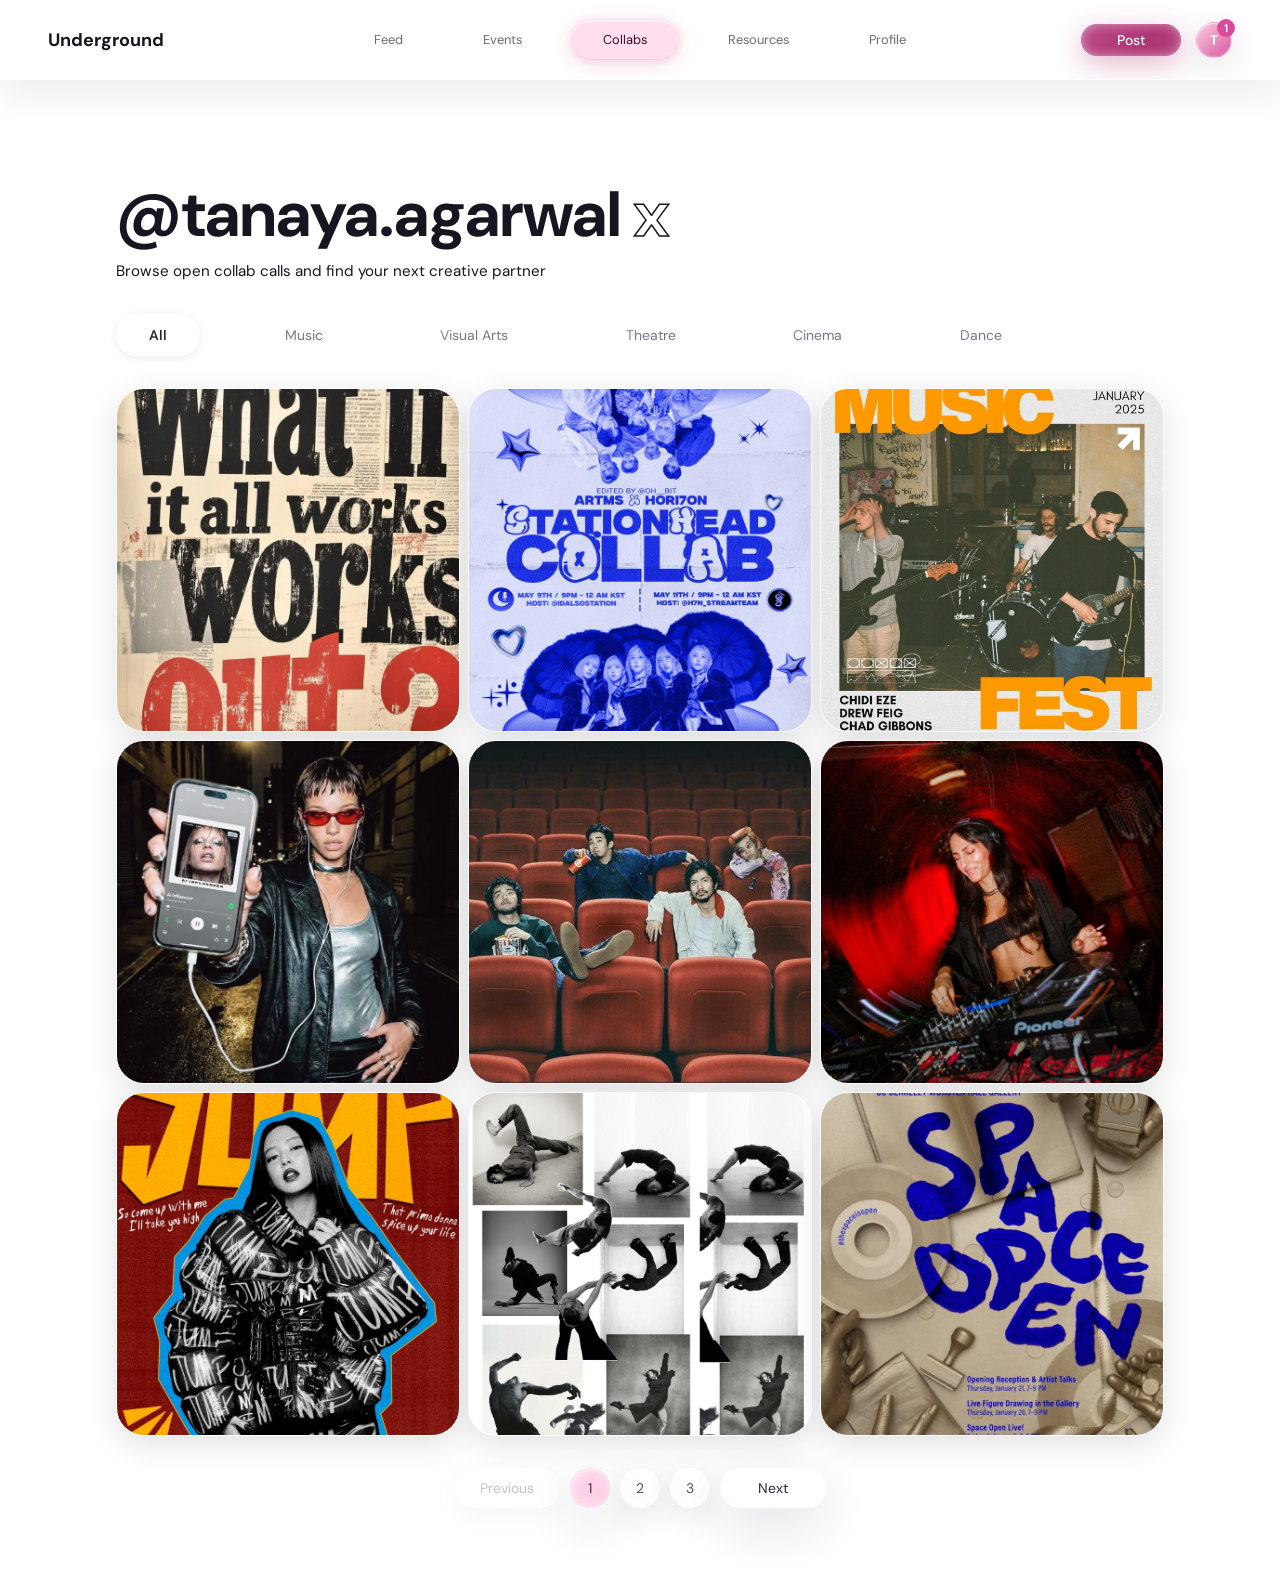
==== commit 6b70b027: "commit" ====
--- a/collabs.html
+++ b/collabs.html
@@ -25,6 +25,7 @@
 
     <main class="page-main">
         <h1 class="page-title">@tanaya.agarwal <span class="page-title-outline">x</span></h1>
+        <p class="page-subtitle">Browse open collab calls and find your next creative partner</p>
 
         <div class="filter-row filter-row--feed" data-tab-group>
             <button class="filter-chip active" type="button">All</button>
@@ -48,8 +49,8 @@
                         <p class="square-card-title">Typographer for print editorial</p>
                         <p class="square-card-meta">@dmnd.txt · Brooklyn · Rev share</p>
                         <p class="square-card-desc">Seeking a type-forward designer to help shape an indie editorial issue with bold spreads and tactile print details.</p>
-                        <p class="square-card-stats">8 responses · 3h ago</p>
-                        <button class="square-card-btn" type="button">Details</button>
+                        <div class="square-card-footer"><p class="square-card-stats">8 responses · 3h ago</p>
+                        <button class="square-card-btn" type="button">Details</button></div>
                     </div>
                 </div>
             </article>
@@ -66,8 +67,8 @@
                         <p class="square-card-title">Featured artist for K-pop collab</p>
                         <p class="square-card-meta">@streamteam · NYC · Paid</p>
                         <p class="square-card-desc">Looking for a charismatic feature with polished vocals, sharp visuals, and comfort working inside a fast-moving studio team.</p>
-                        <p class="square-card-stats">14 responses · 1h ago</p>
-                        <button class="square-card-btn" type="button">Details</button>
+                        <div class="square-card-footer"><p class="square-card-stats">14 responses · 1h ago</p>
+                        <button class="square-card-btn" type="button">Details</button></div>
                     </div>
                 </div>
             </article>
@@ -84,8 +85,8 @@
                         <p class="square-card-title">Live musicians for jazz festival</p>
                         <p class="square-card-meta">@chidi.eze · Harlem · Paid</p>
                         <p class="square-card-desc">Open call for improvisers and section players to join a community jazz bill with live rehearsals and featured solos.</p>
-                        <p class="square-card-stats">6 responses · 2h ago</p>
-                        <button class="square-card-btn" type="button">Details</button>
+                        <div class="square-card-footer"><p class="square-card-stats">6 responses · 2h ago</p>
+                        <button class="square-card-btn" type="button">Details</button></div>
                     </div>
                 </div>
             </article>
@@ -102,8 +103,8 @@
                         <p class="square-card-title">Vocalist for R&amp;B mixtape</p>
                         <p class="square-card-meta">@reddress.wav · Bushwick · Paid</p>
                         <p class="square-card-desc">Searching for a warm lead voice to finish hooks and layered harmonies across a moody, late-night R&amp;B project.</p>
-                        <p class="square-card-stats">3 responses · 4h ago</p>
-                        <button class="square-card-btn" type="button">Details</button>
+                        <div class="square-card-footer"><p class="square-card-stats">3 responses · 4h ago</p>
+                        <button class="square-card-btn" type="button">Details</button></div>
                     </div>
                 </div>
             </article>
@@ -120,8 +121,8 @@
                         <p class="square-card-title">Actors for indie short film</p>
                         <p class="square-card-meta">@lowlight.film · Astoria · Unpaid</p>
                         <p class="square-card-desc">Casting expressive performers for an intimate micro-budget short built around long takes, silence, and ensemble chemistry.</p>
-                        <p class="square-card-stats">9 responses · 5h ago</p>
-                        <button class="square-card-btn" type="button">Details</button>
+                        <div class="square-card-footer"><p class="square-card-stats">9 responses · 5h ago</p>
+                        <button class="square-card-btn" type="button">Details</button></div>
                     </div>
                 </div>
             </article>
@@ -138,8 +139,8 @@
                         <p class="square-card-title">DJ for underground warehouse party</p>
                         <p class="square-card-meta">@pioneerselect · BK Warehouse · Paid</p>
                         <p class="square-card-desc">Need a DJ who can build tension from opening hour to close with genre-fluid selections and a confident live presence.</p>
-                        <p class="square-card-stats">11 responses · 2h ago</p>
-                        <button class="square-card-btn" type="button">Details</button>
+                        <div class="square-card-footer"><p class="square-card-stats">11 responses · 2h ago</p>
+                        <button class="square-card-btn" type="button">Details</button></div>
                     </div>
                 </div>
             </article>
@@ -156,8 +157,8 @@
                         <p class="square-card-title">Dancer for music video shoot</p>
                         <p class="square-card-meta">@jumpxclara · Crown Heights · Paid</p>
                         <p class="square-card-desc">Seeking a movement artist for a high-energy video concept with fast choreography, rooftop scenes, and bold styling.</p>
-                        <p class="square-card-stats">5 responses · 6h ago</p>
-                        <button class="square-card-btn" type="button">Details</button>
+                        <div class="square-card-footer"><p class="square-card-stats">5 responses · 6h ago</p>
+                        <button class="square-card-btn" type="button">Details</button></div>
                     </div>
                 </div>
             </article>
@@ -174,8 +175,8 @@
                         <p class="square-card-title">B-boys for street performance</p>
                         <p class="square-card-meta">@breaklab · Bronx · Rev share</p>
                         <p class="square-card-desc">Looking for breakers ready to co-create a public performance piece that blends cypher energy with structured staging.</p>
-                        <p class="square-card-stats">7 responses · 8h ago</p>
-                        <button class="square-card-btn" type="button">Details</button>
+                        <div class="square-card-footer"><p class="square-card-stats">7 responses · 8h ago</p>
+                        <button class="square-card-btn" type="button">Details</button></div>
                     </div>
                 </div>
             </article>
@@ -192,8 +193,8 @@
                         <p class="square-card-title">Artists for gallery group show</p>
                         <p class="square-card-meta">@spacedark · Lower East Side · Unpaid</p>
                         <p class="square-card-desc">Inviting artists with installation, sculpture, or media work for a tightly curated group show in a downtown project space.</p>
-                        <p class="square-card-stats">4 responses · 10h ago</p>
-                        <button class="square-card-btn" type="button">Details</button>
+                        <div class="square-card-footer"><p class="square-card-stats">4 responses · 10h ago</p>
+                        <button class="square-card-btn" type="button">Details</button></div>
                     </div>
                 </div>
             </article>
@@ -209,8 +210,7 @@
             <p class="feed-modal-title" id="collabModalTitle"></p>
             <p class="feed-modal-meta" id="collabModalMeta"></p>
             <p class="feed-modal-desc" id="collabModalDesc"></p>
-            <p class="feed-modal-stats" id="collabModalStats"></p>
-            <button class="feed-modal-rsvp" type="button">Respond</button>
+            <div class="feed-modal-footer"><p class="feed-modal-stats" id="collabModalStats"></p><button class="feed-modal-rsvp" type="button">Respond</button></div>
             <div class="feed-modal-connect" hidden>
                 <button class="connect-back" type="button">← Back</button>
                 <div class="connect-poster-card">
--- a/styles.css
+++ b/styles.css
@@ -198,7 +198,8 @@
     .post-field textarea,
     .feed-modal,
     .edit-profile-modal,
-    .profile-posts-modal
+    .profile-posts-modal,
+    .landing-cta-btn
 ) {
     position: relative;
     overflow: hidden;
@@ -252,7 +253,8 @@
     .feed-modal,
     .connect-profile-preview,
     .edit-profile-modal,
-    .profile-posts-modal
+    .profile-posts-modal,
+    .landing-cta-btn
 ) {
     background: rgba(255, 255, 255, 0.15);
     backdrop-filter: blur(20px) saturate(180%);
@@ -307,7 +309,8 @@
     .post-field textarea,
     .feed-modal,
     .edit-profile-modal,
-    .profile-posts-modal
+    .profile-posts-modal,
+    .landing-cta-btn
 )::before {
     content: "";
     position: absolute;
@@ -360,7 +363,8 @@
     .post-field textarea,
     .feed-modal,
     .edit-profile-modal,
-    .profile-posts-modal
+    .profile-posts-modal,
+    .landing-cta-btn
 )::after {
     content: "";
     position: absolute;
@@ -412,7 +416,8 @@
     .menu-toggle,
     .feed-modal,
     .edit-profile-modal,
-    .profile-posts-modal
+    .profile-posts-modal,
+    .landing-cta-btn
 ) > * {
     position: relative;
     z-index: 1;
@@ -574,7 +579,7 @@
 
 .btn-post:hover,
 .btn-post:focus-visible {
-    transform: translateY(-1px);
+    transform: translateY(-2px);
     box-shadow: var(--glass-shadow-strong);
 }
 
@@ -592,7 +597,7 @@
 
 .btn-auth:hover,
 .btn-auth:focus-visible {
-    transform: translateY(-1px);
+    transform: translateY(-2px);
     box-shadow: var(--glass-shadow-strong);
 }
 
@@ -674,10 +679,20 @@
     font-size: var(--header-size);
     line-height: var(--header-line);
     font-weight: 700;
-    margin-bottom: 48px;
+    margin-bottom: 8px;
     margin-right: auto;
     margin-left: auto;
     text-shadow: 0 8px 22px rgba(255, 255, 255, 0.42);
+}
+
+.page-subtitle {
+    width: min(100%, var(--content-width));
+    font-size: 0.95rem;
+    line-height: 1.4;
+    color: var(--text);
+    margin-bottom: 32px;
+    margin-right: auto;
+    margin-left: auto;
 }
 
 .page-title-outline {
@@ -764,7 +779,7 @@
 
 .btn-edit-profile:hover,
 .btn-edit-profile:focus-visible {
-    transform: translateY(-1px);
+    transform: translateY(-2px);
     box-shadow: var(--glass-shadow-strong);
 }
 
@@ -850,6 +865,7 @@
 .pagination-btn:hover,
 .pagination-btn:focus-visible {
     background: rgba(255, 255, 255, 0.24);
+    transform: translateY(-2px);
     box-shadow: var(--glass-shadow);
 }
 
@@ -874,6 +890,7 @@
 .pagination-btn--edge:hover,
 .pagination-btn--edge:focus-visible {
     background: rgba(255, 255, 255, 0.24);
+    transform: translateY(-2px);
     box-shadow: var(--glass-shadow-strong);
 }
 
@@ -887,6 +904,7 @@
 .pagination-btn--next:focus-visible {
     background: rgba(255, 255, 255, 0.32);
     color: var(--text);
+    transform: translateY(-2px);
     box-shadow: var(--glass-shadow-strong);
 }
 
@@ -1026,7 +1044,7 @@
     box-shadow: var(--glass-shadow-strong);
     display: flex;
     flex-direction: column;
-    flex-wrap: wrap;
+    flex-wrap: nowrap;
     gap: clamp(4px, calc(6px * var(--hover-copy-scale)), 6px);
     padding:
         clamp(18px, calc(32px * var(--hover-copy-scale)), 32px)
@@ -1094,8 +1112,18 @@
     display: none;
 }
 
+.square-card-footer {
+    margin-top: auto;
+    display: flex;
+    flex-direction: row;
+    align-items: center;
+    justify-content: space-between;
+    gap: 8px;
+    width: 100%;
+    flex-shrink: 0;
+}
+
 .square-card-stats {
-    margin-top: auto;
     flex: 1 1 0;
     min-width: 0;
     font-size: clamp(10px, calc(var(--body-size) * var(--hover-copy-scale)), var(--body-size));
@@ -1107,7 +1135,6 @@
 }
 
 .square-card-btn {
-    margin-top: auto;
     flex-shrink: 0;
     width: clamp(92px, calc(120px * var(--hover-copy-scale)), 120px);
     height: clamp(28px, calc(32px * var(--hover-copy-scale)), 32px);
@@ -1121,6 +1148,7 @@
 
 .square-card-btn:hover,
 .square-card-btn:focus-visible {
+    transform: translateY(-2px);
     box-shadow: var(--glass-shadow-strong);
 }
 
@@ -1272,6 +1300,7 @@
 
 .wide-card-btn:hover,
 .wide-card-btn:focus-visible {
+    transform: translateY(-2px);
     box-shadow: var(--glass-shadow-strong);
 }
 
@@ -1459,21 +1488,21 @@
     margin-top: 36px;
     padding: 14px 32px;
     border-radius: 999px;
-    background: var(--text);
-    color: #ffffff;
-    font-size: var(--body-size);
-    font-weight: 600;
-    letter-spacing: 0.01em;
+    background: var(--action-social);
+    color: var(--action-social-text);
+    font-size: var(--button-font-size);
+    line-height: var(--button-line-height);
+    font-weight: 500;
     text-decoration: none;
-    transition: transform 0.18s ease, box-shadow 0.18s ease, opacity 0.18s ease;
-    box-shadow: 0 4px 20px rgba(10, 8, 15, 0.14);
+    cursor: pointer;
+    box-shadow: none;
+    transition: transform 0.22s ease, box-shadow 0.22s ease, background 0.22s ease, opacity 0.18s ease;
 }
 
 .landing-cta-btn:hover,
 .landing-cta-btn:focus-visible {
     transform: translateY(-2px);
-    box-shadow: 0 8px 28px rgba(10, 8, 15, 0.22);
-    opacity: 0.88;
+    box-shadow: var(--glass-shadow-strong);
 }
 
 .landing-links {
@@ -1737,14 +1766,23 @@
     max-width: 340px;
 }
 
-.feed-modal-stats {
+.feed-modal-footer {
     position: relative;
-    font-size: var(--body-size);
-    line-height: var(--body-line);
     grid-column: 2;
     grid-row: 7;
     align-self: end;
-    margin-bottom: 4px;
+    display: flex;
+    flex-direction: row;
+    align-items: center;
+    justify-content: space-between;
+    gap: 8px;
+}
+
+.feed-modal-stats {
+    font-size: var(--body-size);
+    line-height: var(--body-line);
+    flex: 1 1 0;
+    min-width: 0;
 }
 
 .feed-modal-rsvp {
@@ -1758,14 +1796,12 @@
     font-size: var(--button-font-size);
     line-height: var(--button-line-height);
     cursor: pointer;
-    grid-column: 2;
-    grid-row: 7;
-    justify-self: end;
-    align-self: end;
+    flex-shrink: 0;
 }
 
 .feed-modal-rsvp:hover,
 .feed-modal-rsvp:focus-visible {
+    transform: translateY(-2px);
     box-shadow: var(--glass-shadow-strong);
 }
 
@@ -1774,8 +1810,7 @@
     .feed-modal-title,
     .feed-modal-meta,
     .feed-modal-desc,
-    .feed-modal-stats,
-    .feed-modal-rsvp
+    .feed-modal-footer
 ) {
     opacity: 0;
     visibility: hidden;
@@ -1788,8 +1823,7 @@
     .feed-modal-title,
     .feed-modal-meta,
     .feed-modal-desc,
-    .feed-modal-stats,
-    .feed-modal-rsvp
+    .feed-modal-footer
 ) {
     opacity: 0;
     visibility: hidden;
@@ -1911,7 +1945,7 @@
 .connect-action:hover {
     background: rgba(255, 255, 255, 0.24);
     box-shadow: var(--glass-shadow-strong);
-    transform: translateY(-1px);
+    transform: translateY(-2px);
 }
 
 .connect-action--follow {
@@ -1920,6 +1954,8 @@
 
 .connect-action--follow:hover {
     background: rgba(255, 255, 255, 0.24);
+    transform: translateY(-2px);
+    box-shadow: var(--glass-shadow-strong);
 }
 
 .connect-action--follow.is-followed {
@@ -2006,7 +2042,7 @@
 
 .connect-chat-send:hover {
     opacity: 1;
-    transform: translateY(-1px);
+    transform: translateY(-2px);
     box-shadow: var(--glass-shadow-strong);
 }
 
@@ -2096,7 +2132,7 @@
 
 .connect-rsvp-submit:hover {
     opacity: 1;
-    transform: translateY(-1px);
+    transform: translateY(-2px);
     box-shadow: var(--glass-shadow-strong);
 }
 
@@ -2204,7 +2240,7 @@
 
 .connect-profile-follow:hover,
 .connect-profile-follow:focus-visible {
-    transform: translateY(-1px);
+    transform: translateY(-2px);
     box-shadow: var(--glass-shadow-strong);
 }
 
@@ -2752,6 +2788,7 @@
 
 .post-upload-label:hover {
     color: var(--text);
+    transform: translateY(-2px);
     box-shadow: var(--glass-shadow-strong);
 }
 
@@ -2831,7 +2868,7 @@
 .post-submit-btn:hover,
 .post-submit-btn:focus-visible {
     box-shadow: var(--glass-shadow-strong);
-    transform: translateY(-1px);
+    transform: translateY(-2px);
 }
 
 /* Preview panel */
@@ -2945,19 +2982,8 @@
 .post-preview-heart {
     font-size: 28px;
     line-height: 1;
-    cursor: pointer;
-    color: var(--text);
-    transition: transform 0.2s ease;
-    padding: 0;
-    width: 56px;
-    height: 56px;
-    border-radius: 999px;
-    background: transparent;
-}
-
-.post-preview-heart:hover,
-.post-preview-heart:focus-visible {
-    transform: scale(1.15);
+    color: var(--text);
+    display: inline-block;
 }
 
 .post-preview-rsvp {
@@ -2976,6 +3002,7 @@
 
 .post-preview-rsvp:hover,
 .post-preview-rsvp:focus-visible {
+    transform: translateY(-2px);
     box-shadow: var(--glass-shadow-strong);
 }
 
@@ -3120,6 +3147,7 @@
 }
 
 .success-btn:hover {
+    transform: translateY(-2px);
     box-shadow: var(--glass-shadow-strong);
 }
 
@@ -3449,7 +3477,7 @@
 
 .msg-send-btn:hover {
     opacity: 1;
-    transform: translateY(-1px);
+    transform: translateY(-2px);
     box-shadow: var(--glass-shadow-strong);
 }
 
@@ -3559,8 +3587,8 @@
 }
 
 .msg-view-profile-btn:hover {
-    transform: translateY(-1px);
-    box-shadow: 0 4px 20px rgba(217, 74, 155, 0.46);
+    transform: translateY(-2px);
+    box-shadow: 0 14px 40px rgba(170, 38, 108, 0.46);
 }
 
 /* ===========================
@@ -3770,7 +3798,7 @@
 }
 
 .edit-profile-save:hover {
-    transform: translateY(-1px);
+    transform: translateY(-2px);
     box-shadow: var(--glass-shadow-strong);
 }
 
@@ -3945,15 +3973,13 @@
     background: rgba(255, 255, 255, 0.14);
     border: 1px solid rgba(255, 255, 255, 0.28);
     border-radius: 999px;
-    box-shadow: var(--glass-shadow);
     font-size: var(--button-font-size);
     font-weight: 400;
-    transition: transform 0.22s ease, box-shadow 0.22s ease, background 0.22s ease;
+    transition: transform 0.22s ease, background 0.22s ease;
 }
 
 [data-page="feed"] .filter-chip:hover {
     transform: translateY(-1px);
-    box-shadow: var(--glass-shadow-strong);
     background: rgba(255, 255, 255, 0.24);
 }
 
